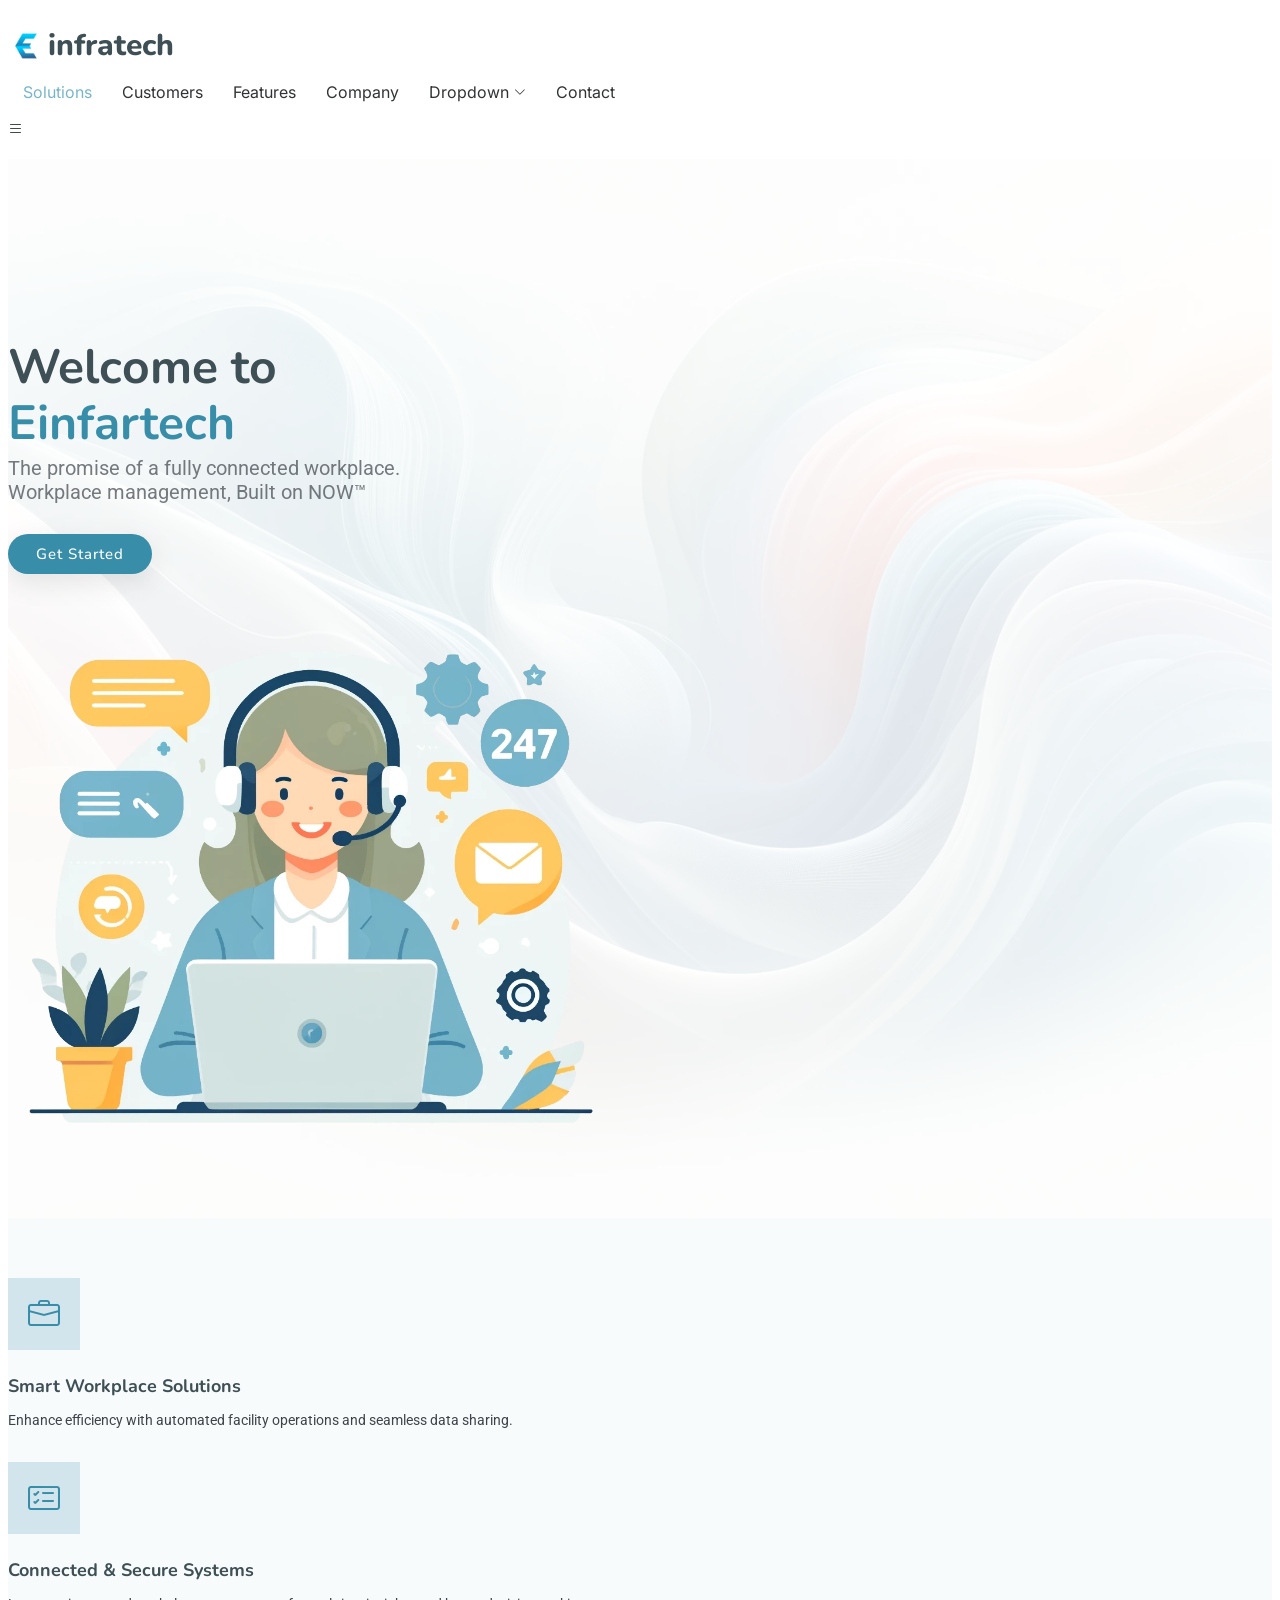
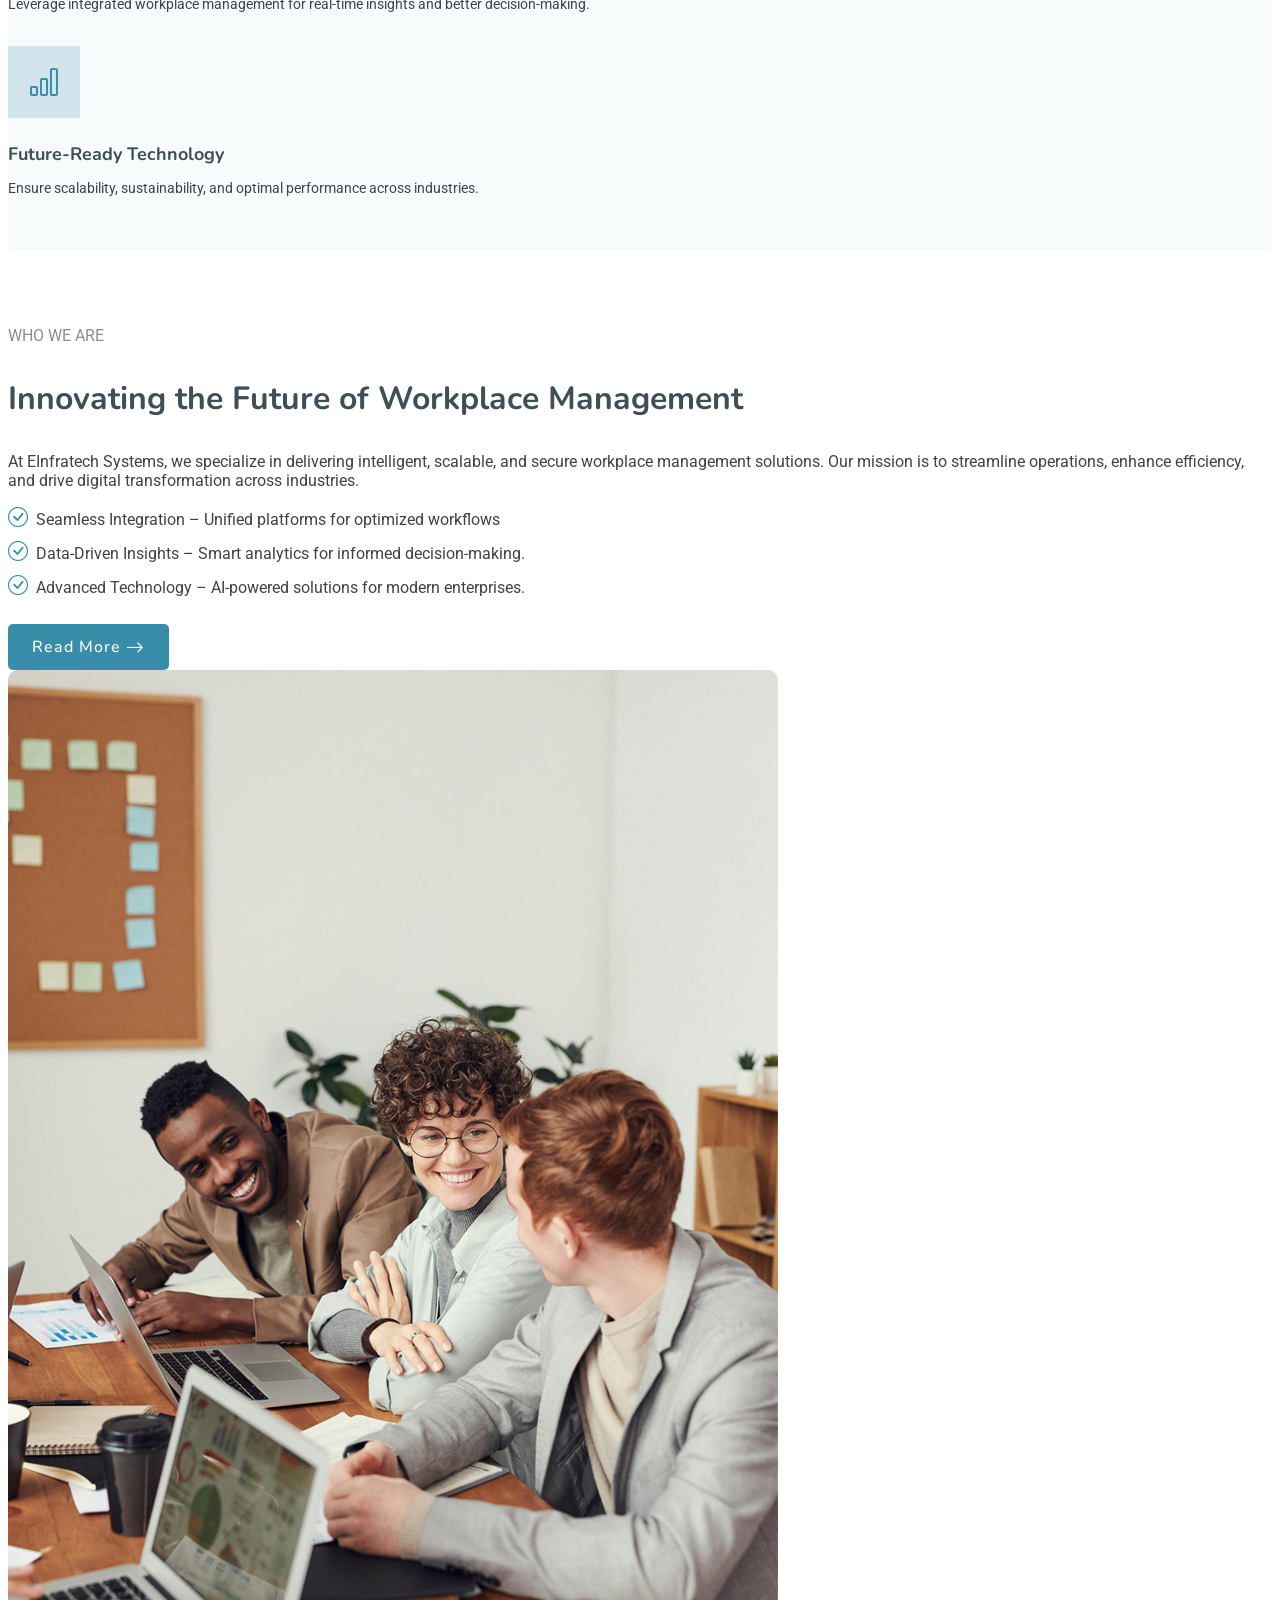
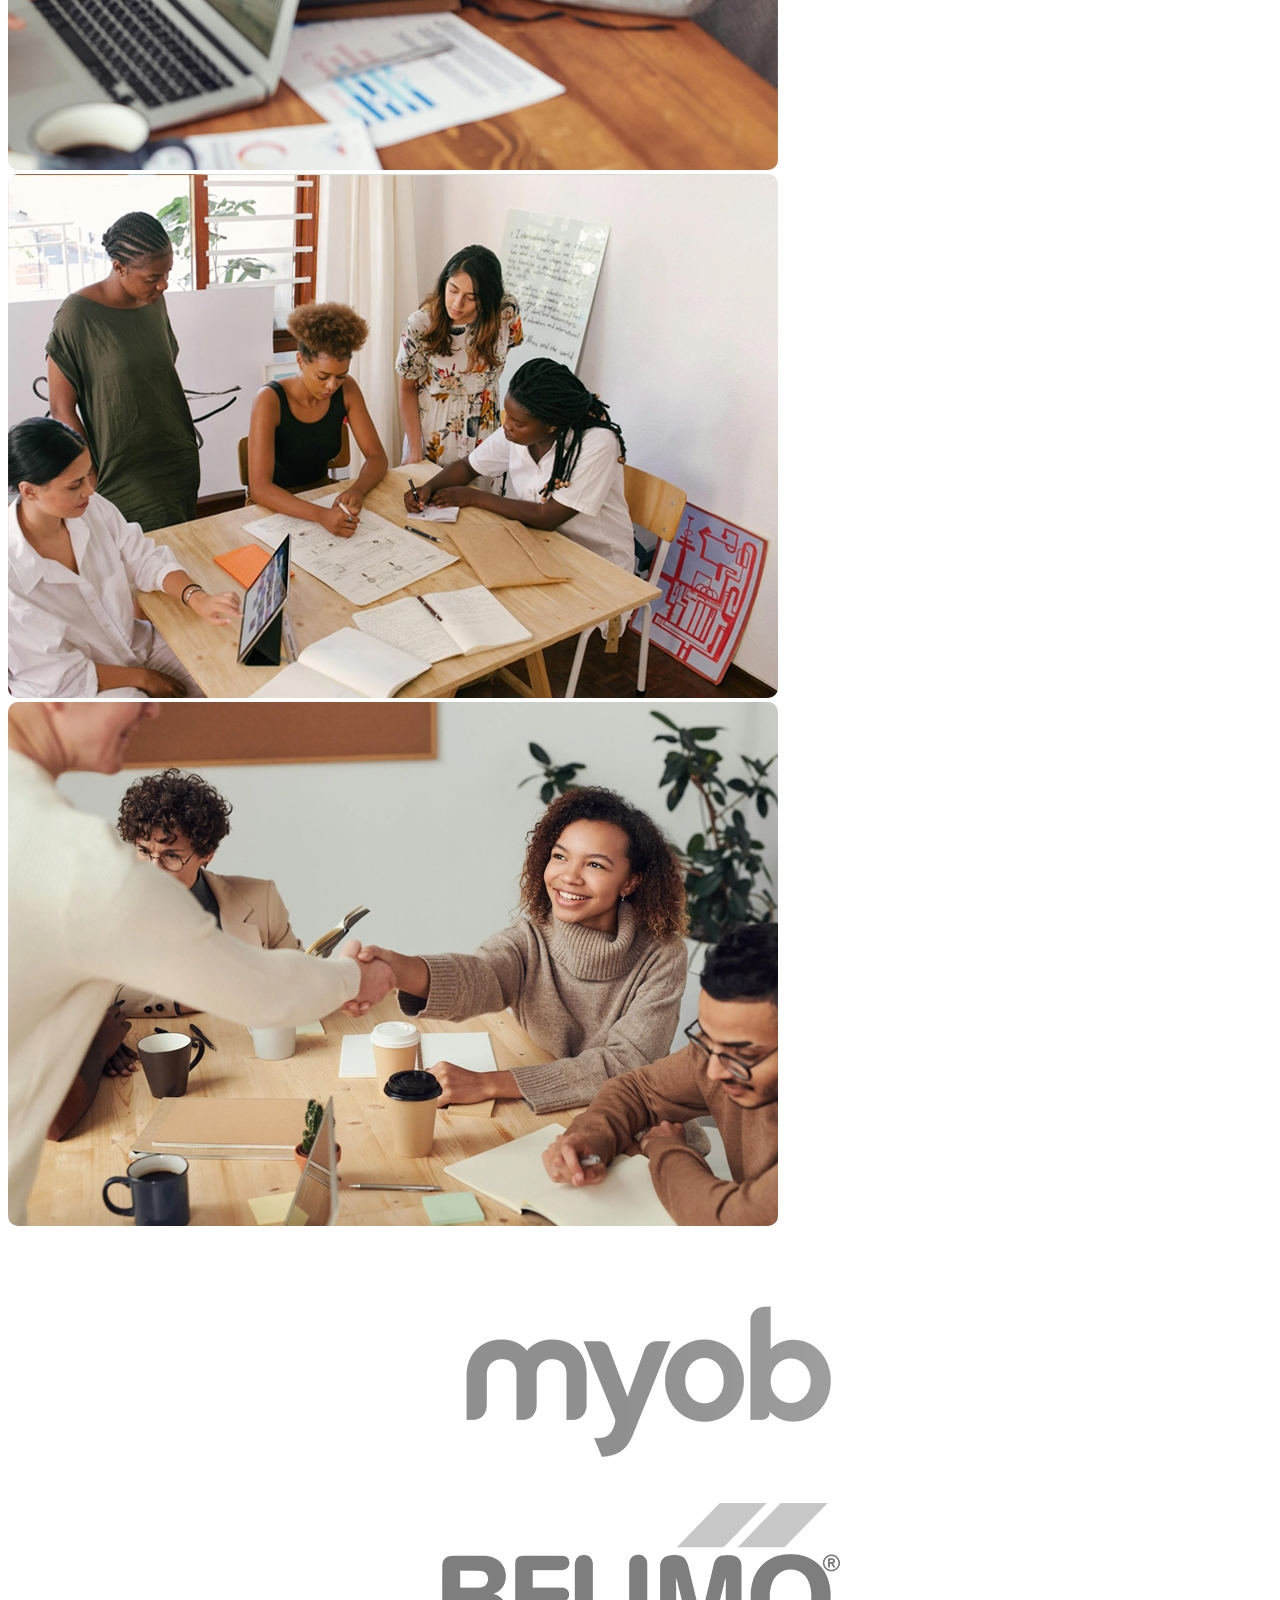
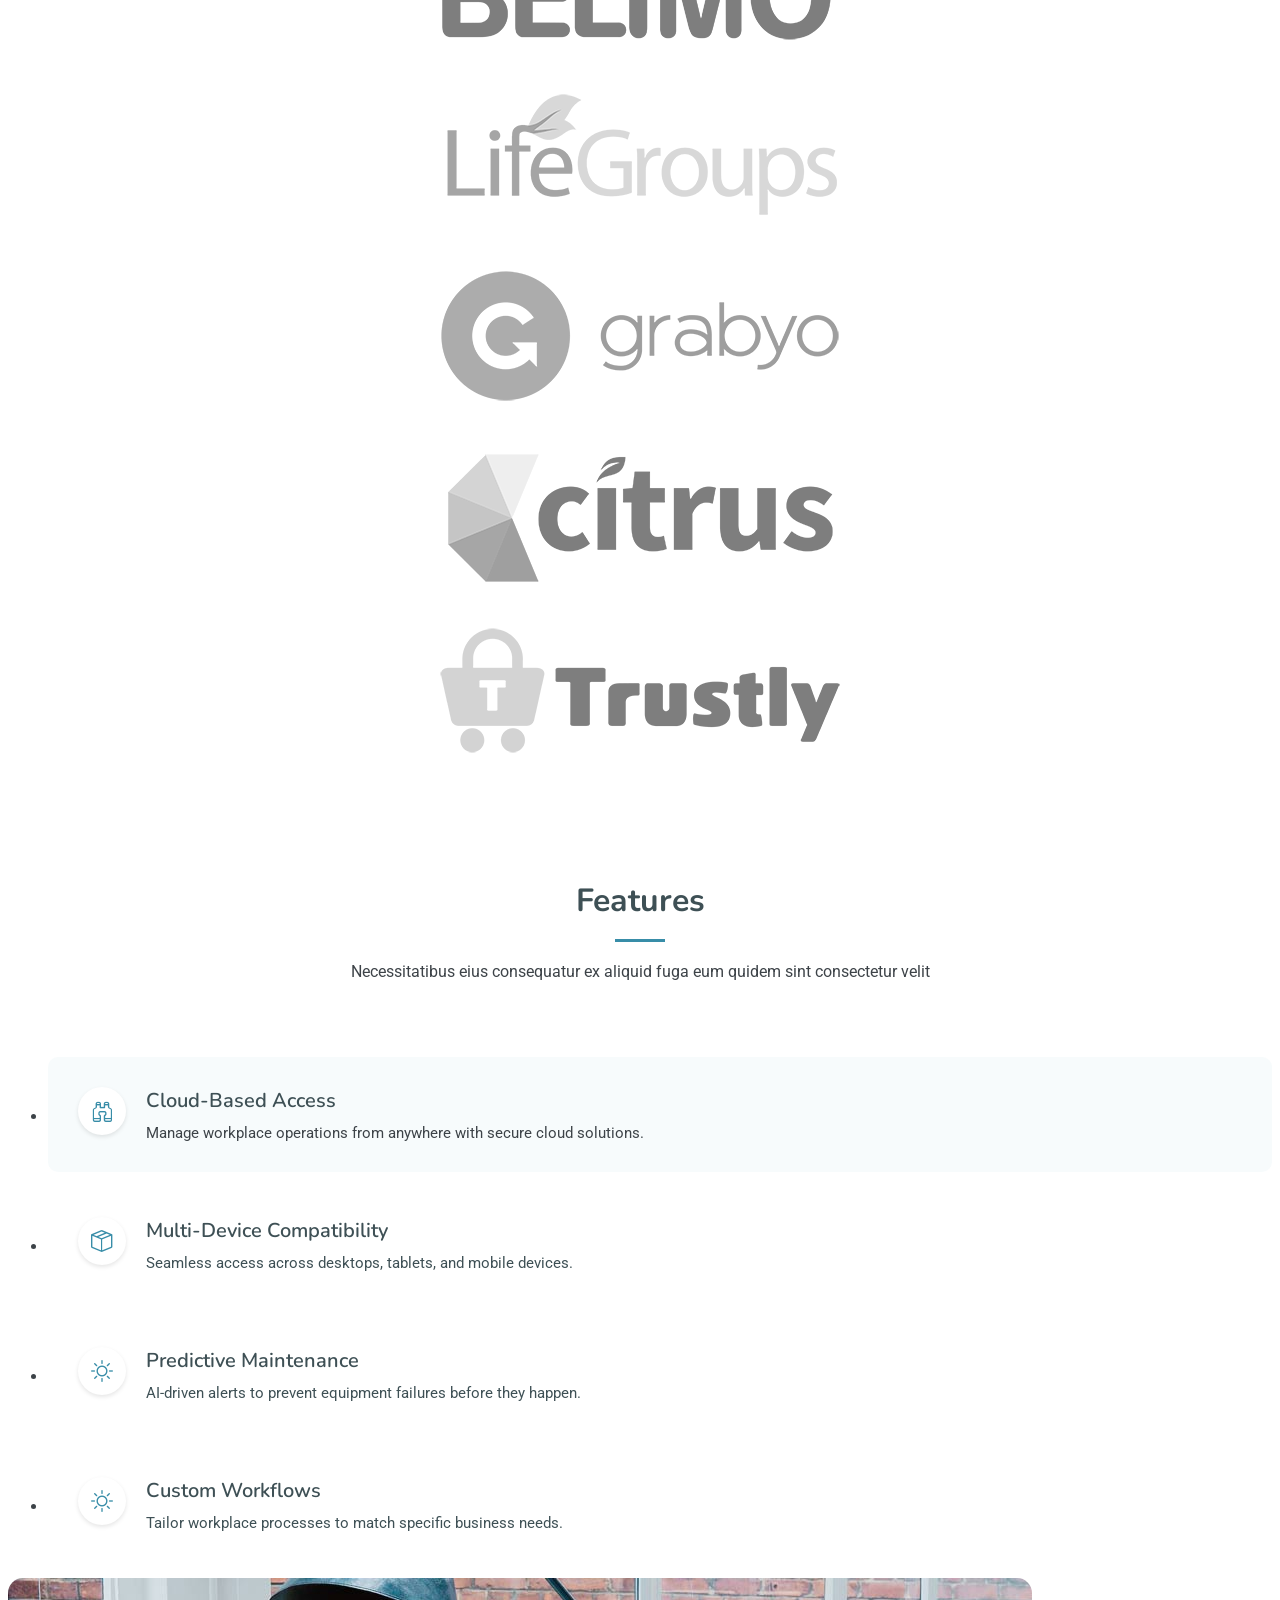
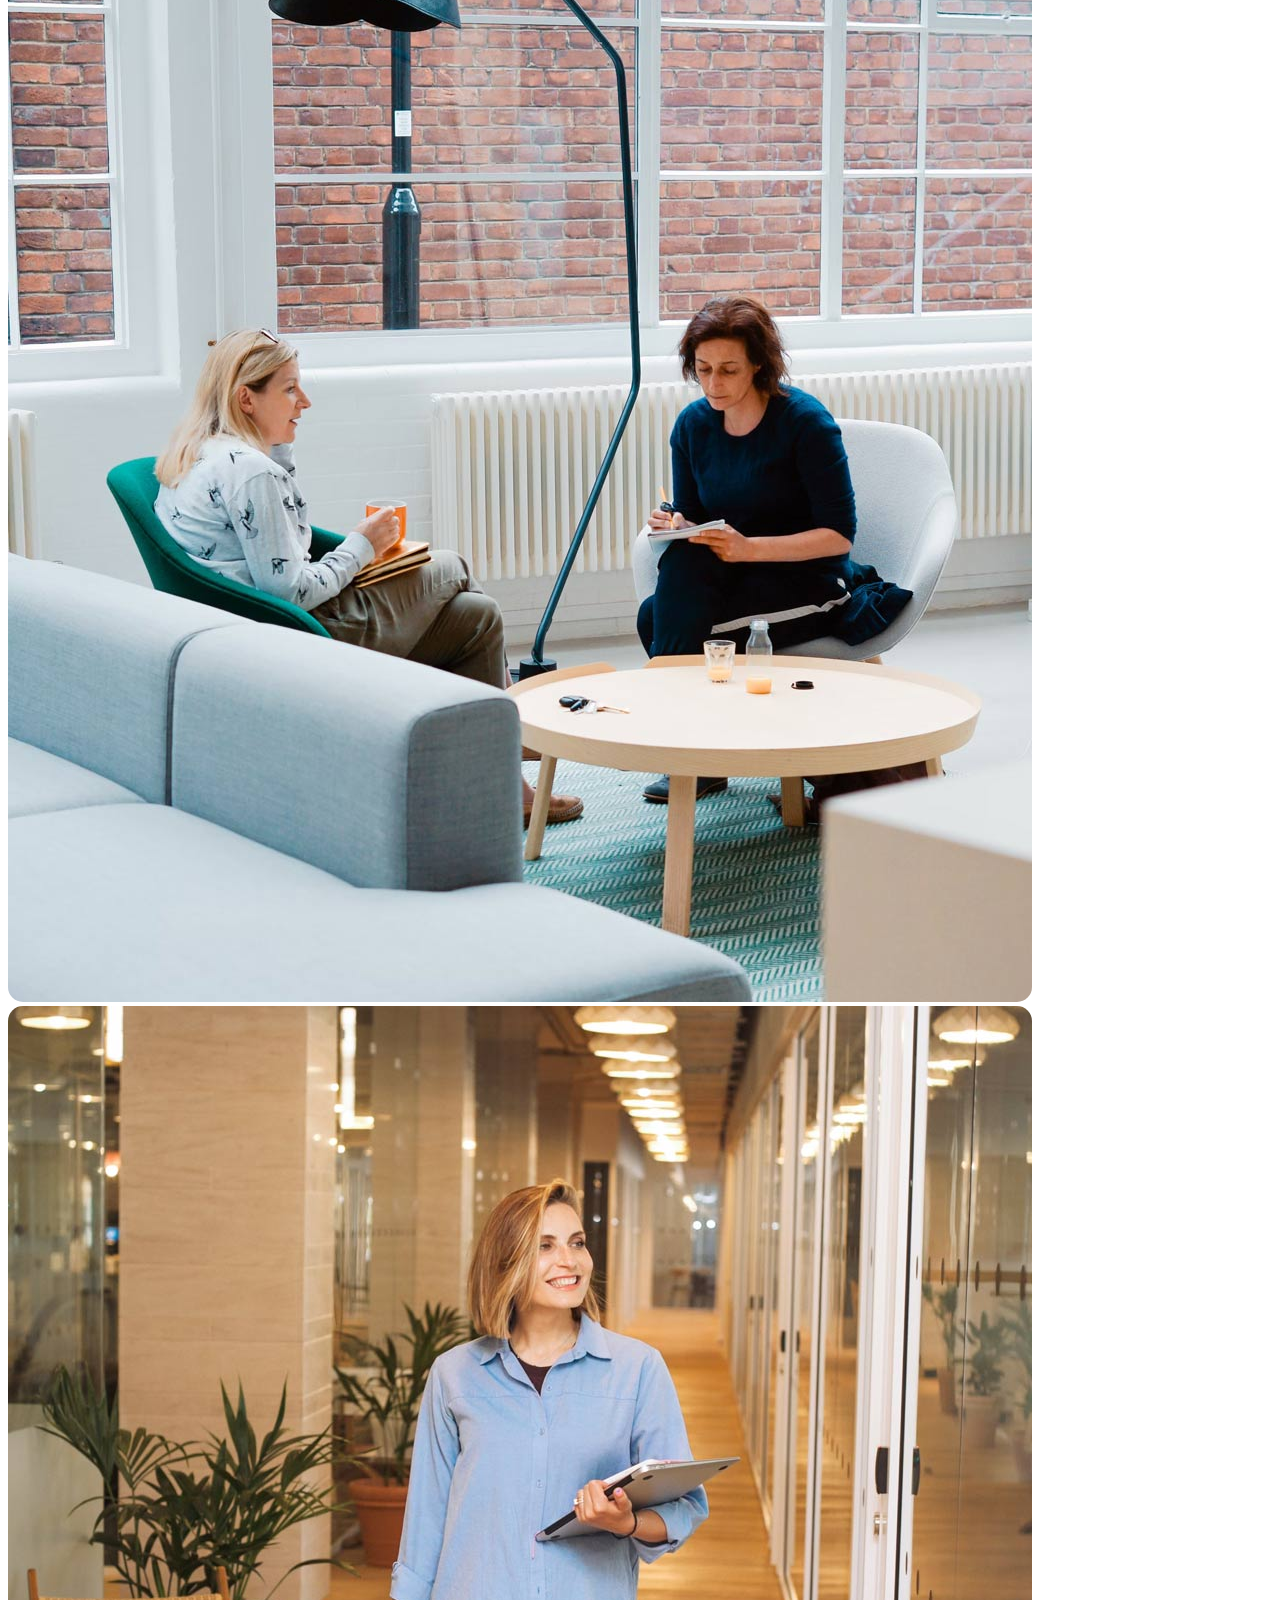
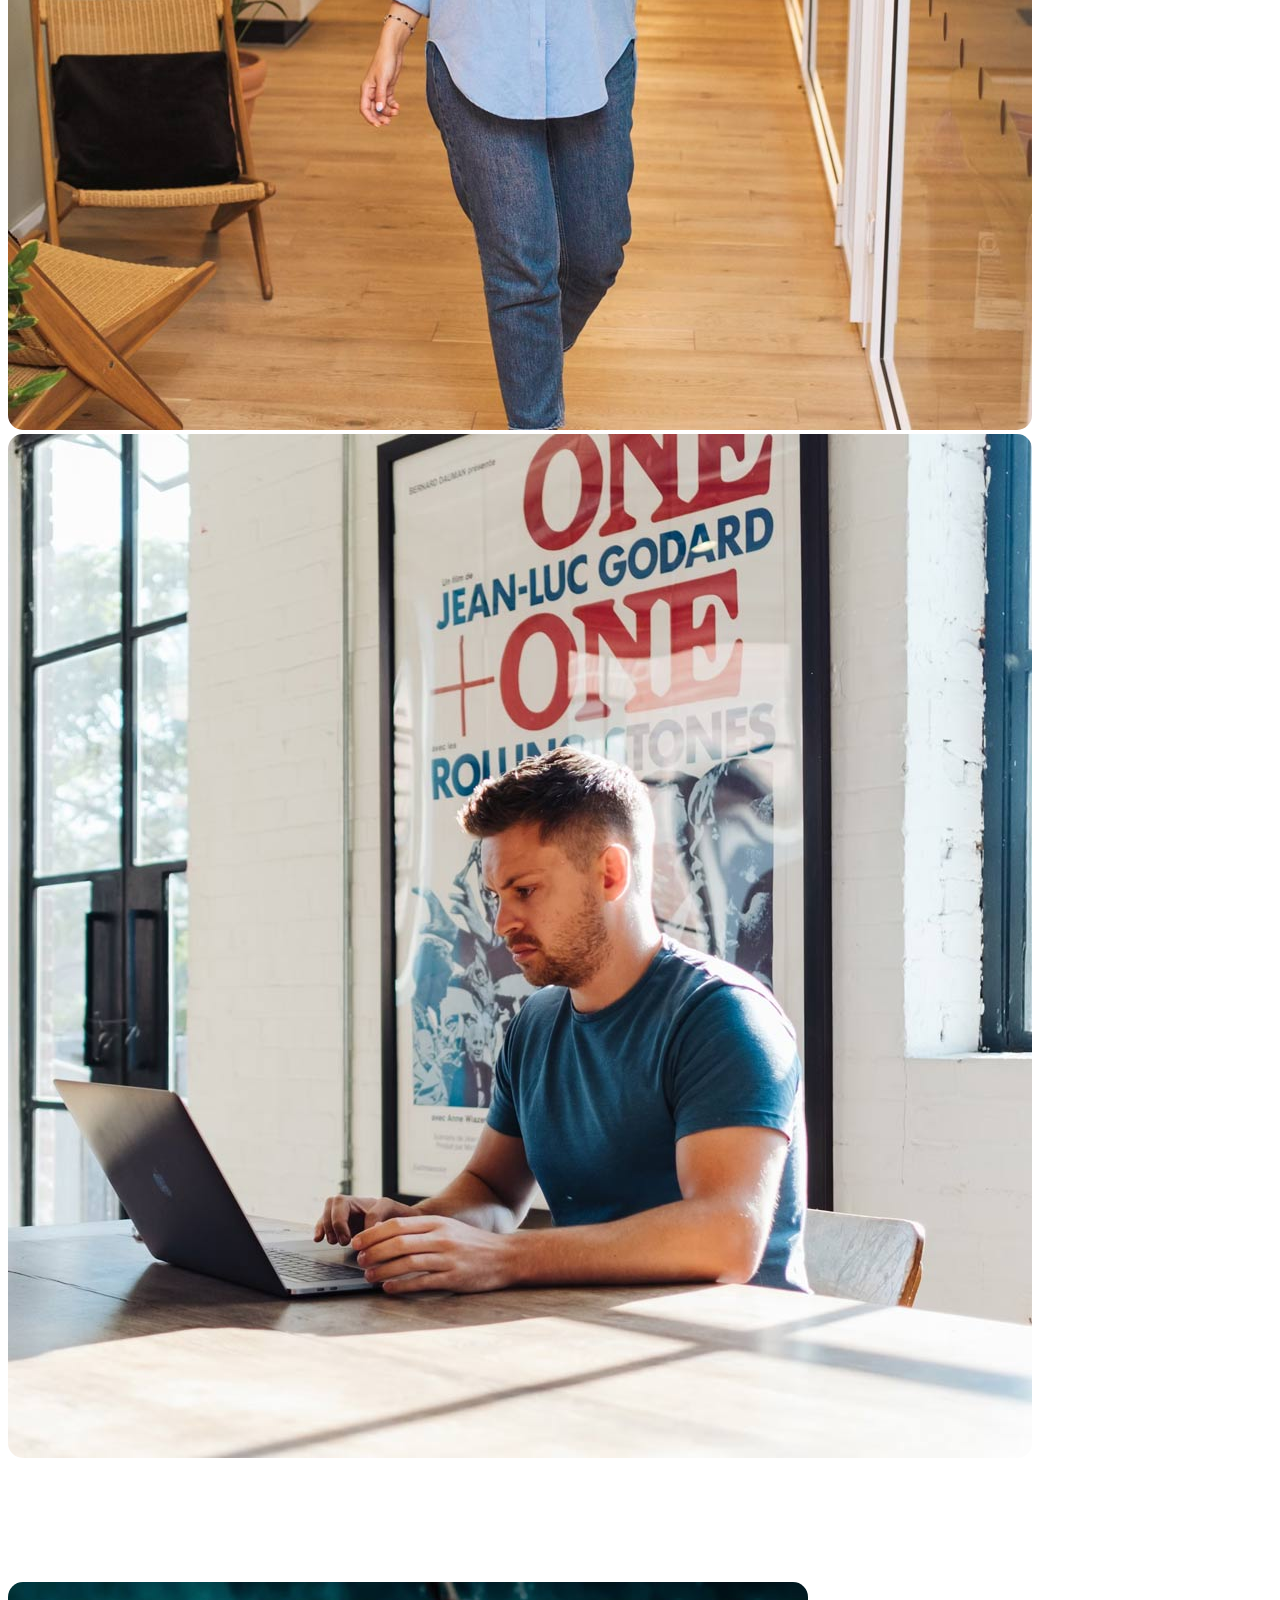
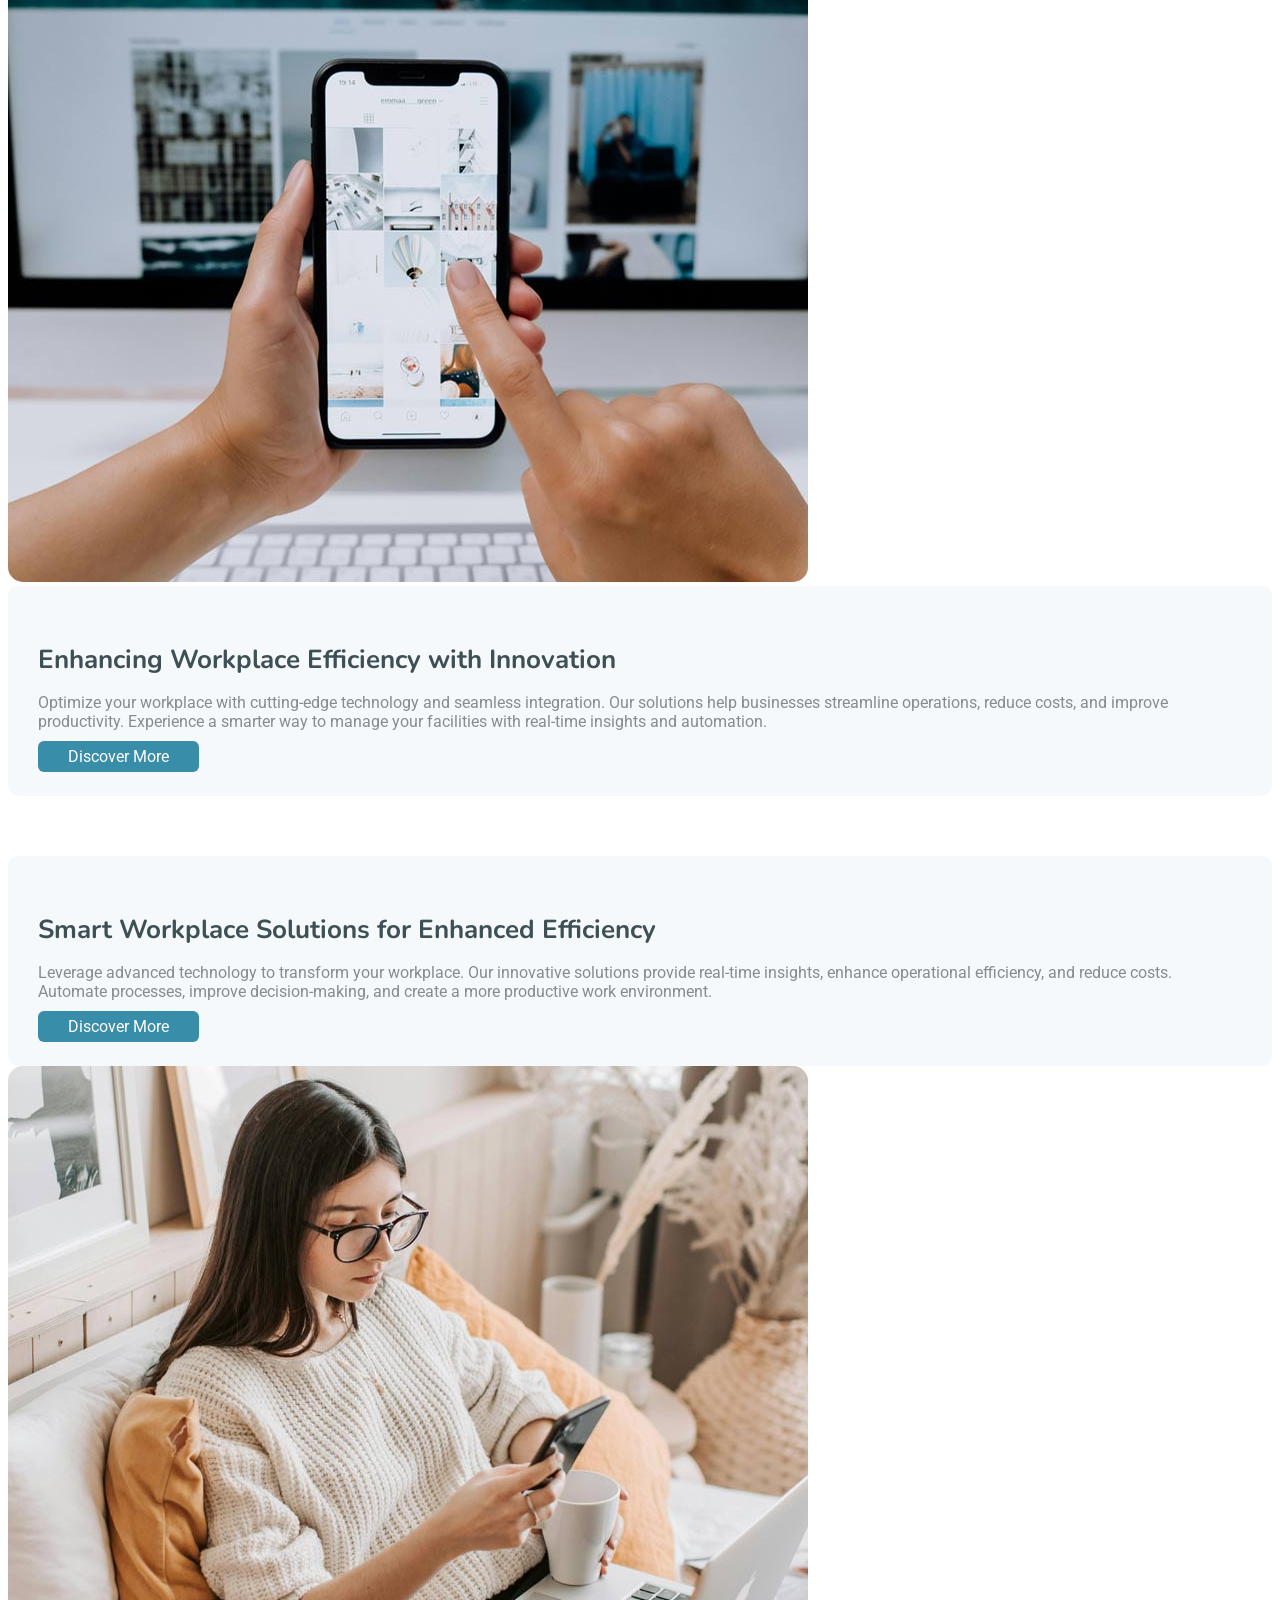
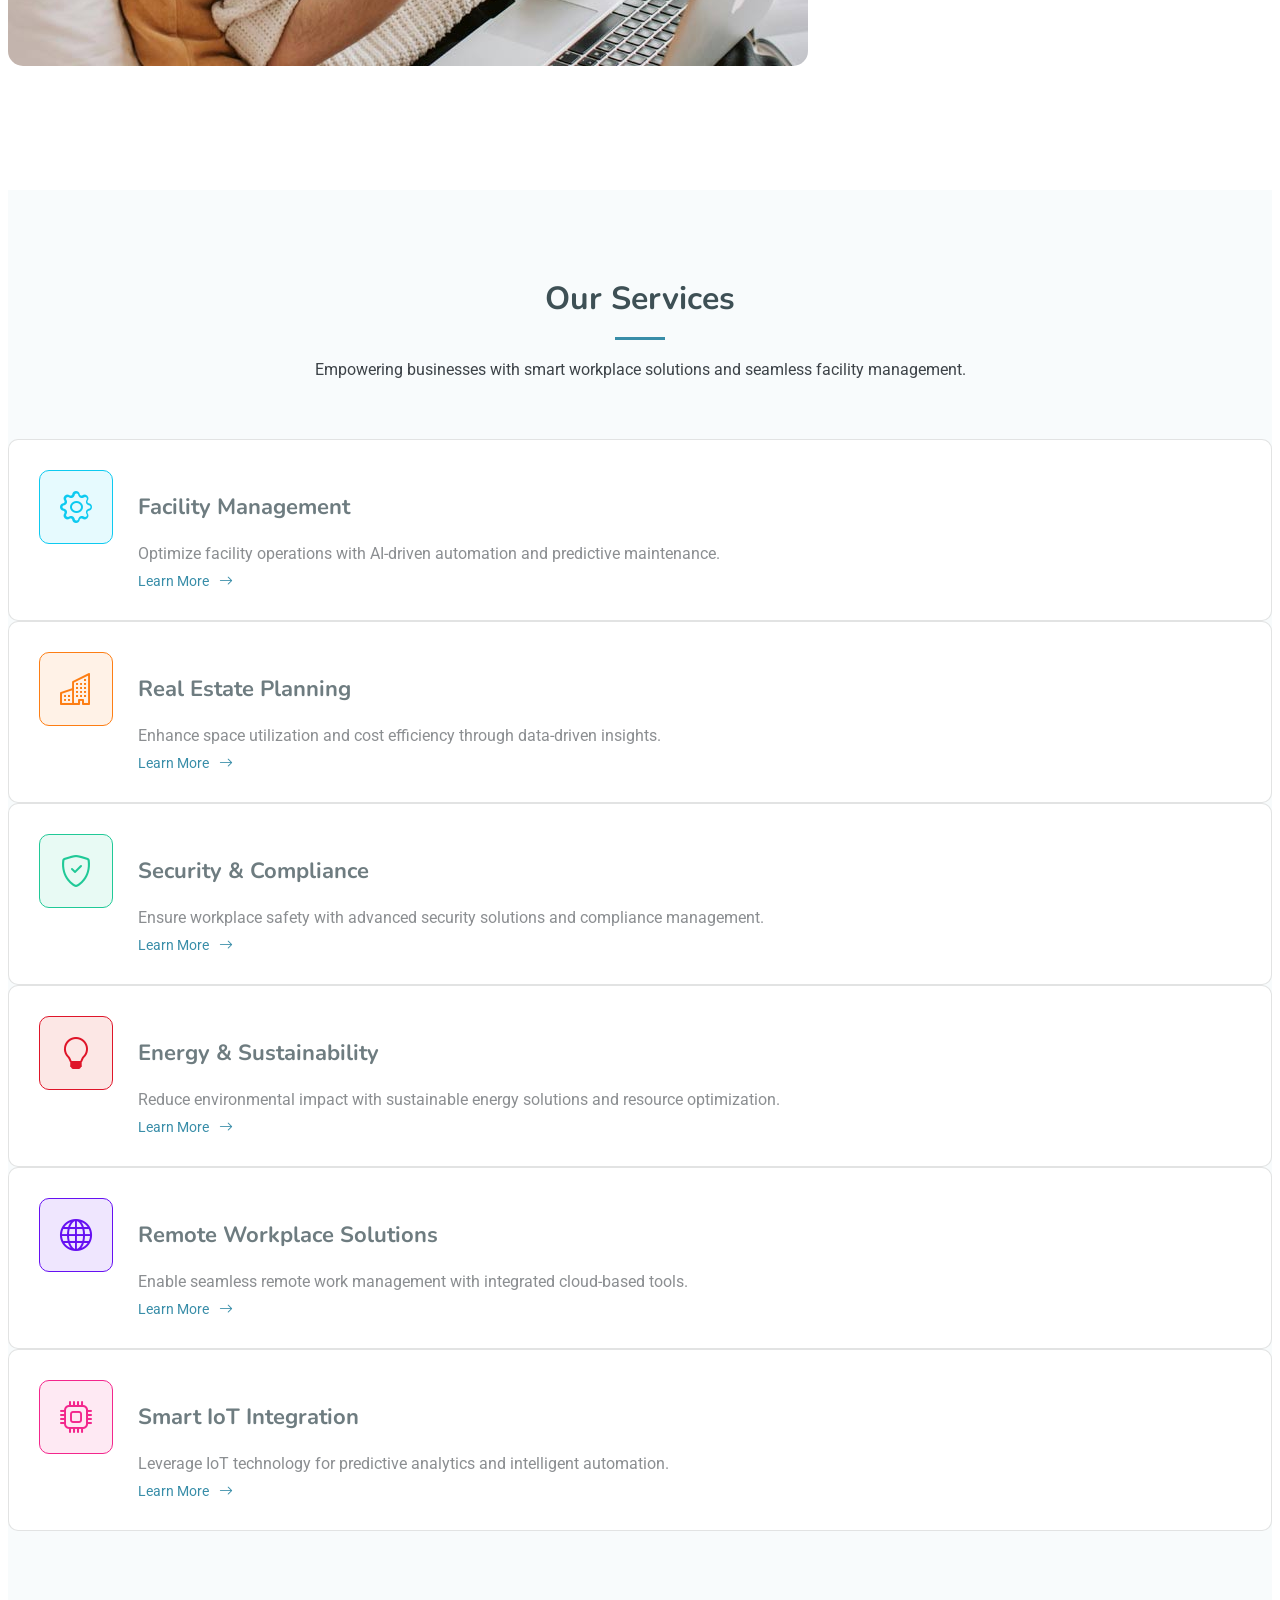
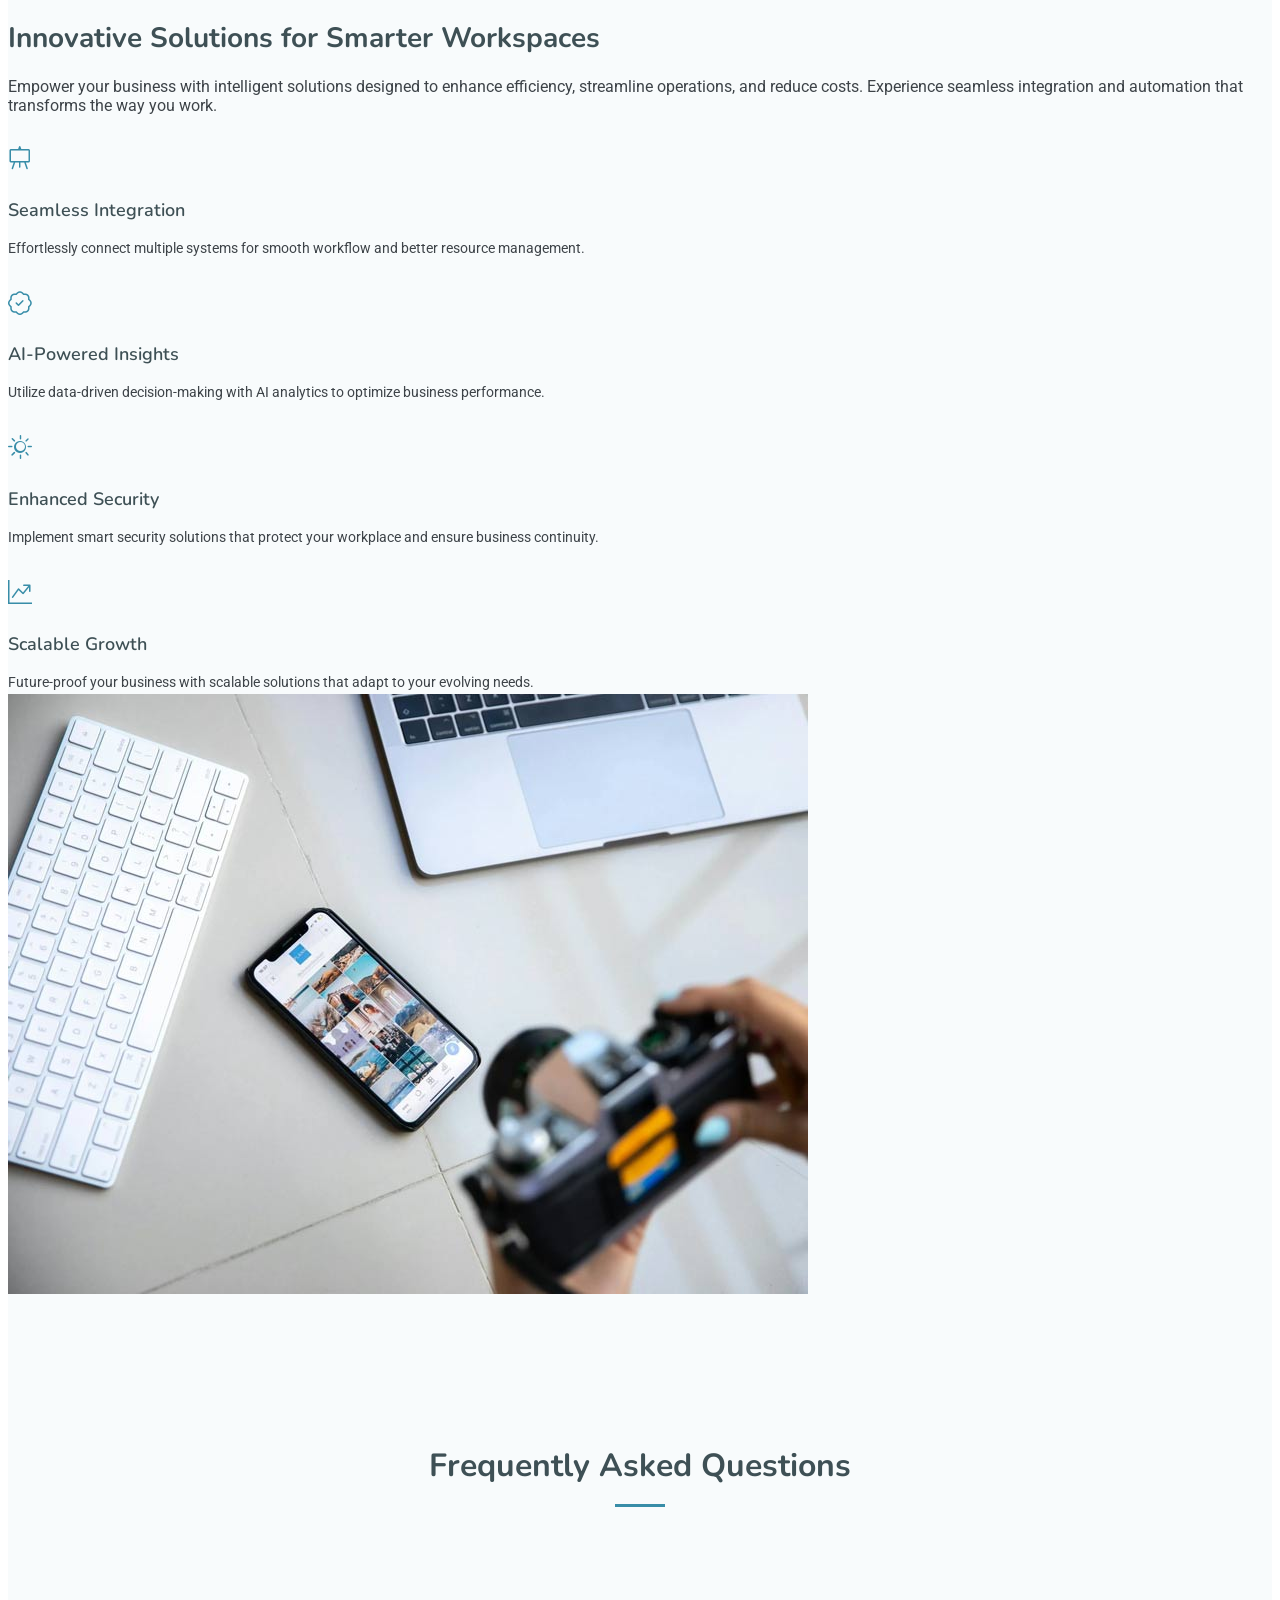
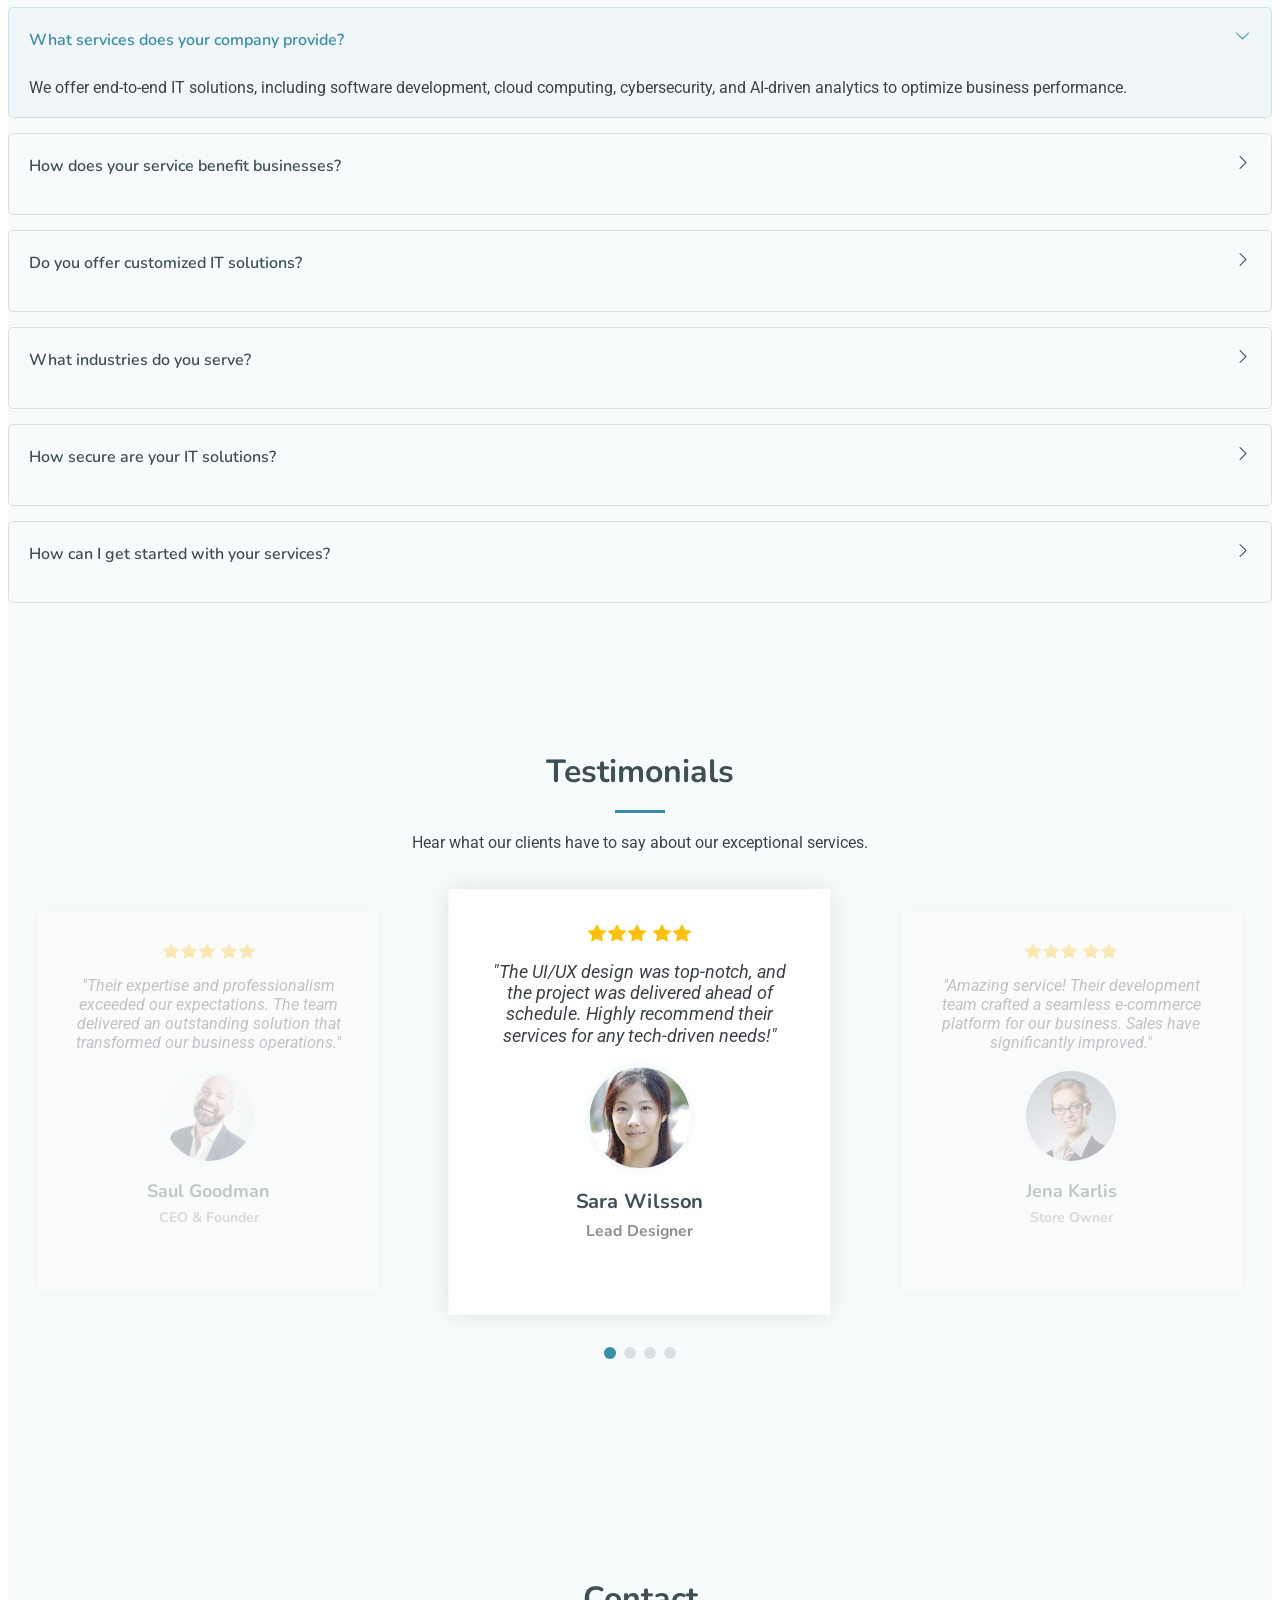
==== index.html @ f91ec108 "Initial UI/UX redesign upload" ====
<!DOCTYPE html>
<html lang="en">
  <head>
    <meta charset="utf-8" />
    <meta content="width=device-width, initial-scale=1.0" name="viewport" />
    <title>Einfratech</title>
    <meta name="description" content="" />
    <meta name="keywords" content="" />
    <meta name="viewport" content="width=device-width, initial-scale=1.0" />

    <!-- Favicons -->
    <link href="assets/img/favicon.png" rel="icon" />
    <link href="assets/img/apple-touch-icon.png" rel="apple-touch-icon" />

    <!-- Fonts -->
    <link href="https://fonts.googleapis.com" rel="preconnect" />
    <link href="https://fonts.gstatic.com" rel="preconnect" crossorigin />
    <link
      href="https://fonts.googleapis.com/css2?family=Roboto:ital,wght@0,100;0,300;0,400;0,500;0,700;0,900;1,100;1,300;1,400;1,500;1,700;1,900&family=Inter:wght@100;200;300;400;500;600;700;800;900&family=Nunito:ital,wght@0,200;0,300;0,400;0,500;0,600;0,700;0,800;0,900;1,200;1,300;1,400;1,500;1,600;1,700;1,800;1,900&display=swap"
      rel="stylesheet"
    />

    <!-- Vendor CSS Files -->
    <link
      href="assets/vendor/bootstrap/css/bootstrap.min.css"
      rel="stylesheet"
    />
    <link
      href="assets/vendor/bootstrap-icons/bootstrap-icons.css"
      rel="stylesheet"
    />
    <link href="assets/vendor/aos/aos.css" rel="stylesheet" />
    <link
      href="assets/vendor/glightbox/css/glightbox.min.css"
      rel="stylesheet"
    />
    <link href="assets/vendor/swiper/swiper-bundle.min.css" rel="stylesheet" />

    


    <!-- Main CSS File -->
    <link href="assets/css/main.css" rel="stylesheet" />
  </head>

  <body class="index-page">
    <header id="header" class="header d-flex align-items-center fixed-top">
      <div
        class="container-fluid container-xl position-relative d-flex align-items-center"
      >
        <a href="index.html" class="logo d-flex align-items-center me-auto">
          <img src="assets/img/logo.png" alt="" />
          <h1 class="sitename">infratech</h1>
        </a>

        <nav id="navmenu" class="navmenu">
          <ul>
            <li><a href="index.html#hero" class="active">Solutions</a></li>
            <li><a href="index.html#about">Customers</a></li>
            <li><a href="index.html#features">Features</a></li>
            <li><a href="index.html#services">Company</a></li>
            <li class="dropdown">
              <a href="#"
                ><span>Dropdown</span>
                <i class="bi bi-chevron-down toggle-dropdown"></i
              ></a>
              <ul>
                <li><a href="#">Dropdown 1</a></li>
                <li class="dropdown">
                  <a href="#"
                    ><span>Deep Dropdown</span>
                    <i class="bi bi-chevron-down toggle-dropdown"></i
                  ></a>
                  <ul>
                    <li><a href="#">Deep Dropdown 1</a></li>
                    <li><a href="#">Deep Dropdown 2</a></li>
                    <li><a href="#">Deep Dropdown 3</a></li>
                    <li><a href="#">Deep Dropdown 4</a></li>
                    <li><a href="#">Deep Dropdown 5</a></li>
                  </ul>
                </li>
                <li><a href="#">Dropdown 2</a></li>
                <li><a href="#">Dropdown 3</a></li>
                <li><a href="#">Dropdown 4</a></li>
              </ul>
            </li>
            <li><a href="index.html#contact">Contact</a></li>
          </ul>
          <i class="mobile-nav-toggle d-xl-none bi bi-list"></i>
        </nav>

        
      </div>
    </header>

    <main class="main">
      <!-- Hero Section -->
      <section id="hero" class="hero section">
        <div class="hero-bg">
          <img src="assets/img/hero-bg-light.webp" alt="" />
        </div>
        <div class="container text-center">
          <div
            class="d-flex flex-column justify-content-center align-items-center"
          >
            <h1 data-aos="fade-up">
              Welcome to <span><br />Einfartech</span>
            </h1>
            <p data-aos="fade-up" data-aos-delay="100">
              The promise of a fully connected workplace.<br />
              Workplace management, Built on NOW™
            </p>
            <div class="d-flex" data-aos="fade-up" data-aos-delay="200">
              <a href="#about" class="btn-get-started">Get Started</a>
              
            </div>
            <img
              src="assets/img/hero-services-img.webp"
              class="img-fluid hero-img"
              alt=""
              data-aos="zoom-out"
              data-aos-delay="300"
            />
          </div>
        </div>
      </section>
      <!-- /Hero Section -->

      <!-- Featured Services Section -->
      <section
        id="featured-services"
        class="featured-services section light-background"
      >
        <div class="container">
          <div class="row gy-4">
            <div
              class="col-xl-4 col-lg-6"
              data-aos="fade-up"
              data-aos-delay="100"
            >
              <div class="service-item d-flex">
                <div class="icon flex-shrink-0">
                  <i class="bi bi-briefcase"></i>
                </div>
                <div>
                  <h4 class="title">
                    <a href="#" class="stretched-link"
                      >Smart Workplace Solutions</a
                    >
                  </h4>
                  <p class="description">
                    Enhance efficiency with automated facility operations and
                    seamless data sharing.
                  </p>
                </div>
              </div>
            </div>
            <!-- End Service Item -->

            <div
              class="col-xl-4 col-lg-6"
              data-aos="fade-up"
              data-aos-delay="200"
            >
              <div class="service-item d-flex">
                <div class="icon flex-shrink-0">
                  <i class="bi bi-card-checklist"></i>
                </div>
                <div>
                  <h4 class="title">
                    <a href="#" class="stretched-link"
                      >Connected & Secure Systems</a
                    >
                  </h4>
                  <p class="description">
                    Leverage integrated workplace management for real-time
                    insights and better decision-making.
                  </p>
                </div>
              </div>
            </div>
            <!-- End Service Item -->

            <div
              class="col-xl-4 col-lg-6"
              data-aos="fade-up"
              data-aos-delay="300"
            >
              <div class="service-item d-flex">
                <div class="icon flex-shrink-0">
                  <i class="bi bi-bar-chart"></i>
                </div>
                <div>
                  <h4 class="title">
                    <a href="#" class="stretched-link"
                      >Future-Ready Technology</a
                    >
                  </h4>
                  <p class="description">
                    Ensure scalability, sustainability, and optimal performance
                    across industries.
                  </p>
                </div>
              </div>
            </div>
          </div>
        </div>
      </section>

      <!-- About Section -->
      <section id="about" class="about section">
        <div class="container">
          <div class="row gy-4">
            <div
              class="col-lg-6 content"
              data-aos="fade-up"
              data-aos-delay="100"
            >
              <p class="who-we-are">Who We Are</p>
              <h3>Innovating the Future of Workplace Management</h3>
              <p class="fst-italic">
                At EInfratech Systems, we specialize in delivering intelligent,
                scalable, and secure workplace management solutions. Our mission
                is to streamline operations, enhance efficiency, and drive
                digital transformation across industries.
              </p>
              <ul>
                <li>
                  <i class="bi bi-check-circle"></i>
                  <span
                    >Seamless Integration – Unified platforms for optimized
                    workflows</span
                  >
                </li>
                <li>
                  <i class="bi bi-check-circle"></i>
                  <span
                    >Data-Driven Insights – Smart analytics for informed
                    decision-making.</span
                  >
                </li>
                <li>
                  <i class="bi bi-check-circle"></i>
                  <span
                    >Advanced Technology – AI-powered solutions for modern
                    enterprises.</span
                  >
                </li>
              </ul>
              <a href="#" class="read-more"
                ><span>Read More</span><i class="bi bi-arrow-right"></i
              ></a>
            </div>

            <div
              class="col-lg-6 about-images"
              data-aos="fade-up"
              data-aos-delay="200"
            >
              <div class="row gy-4">
                <div class="col-lg-6">
                  <img
                    src="assets/img/about-company-1.jpg"
                    class="img-fluid"
                    alt=""
                  />
                </div>
                <div class="col-lg-6">
                  <div class="row gy-4">
                    <div class="col-lg-12">
                      <img
                        src="assets/img/about-company-2.jpg"
                        class="img-fluid"
                        alt=""
                      />
                    </div>
                    <div class="col-lg-12">
                      <img
                        src="assets/img/about-company-3.jpg"
                        class="img-fluid"
                        alt=""
                      />
                    </div>
                  </div>
                </div>
              </div>
            </div>
          </div>
        </div>
      </section>
      <!-- /About Section -->

      <!-- Clients Section -->
      <section id="clients" class="clients section">
        <div class="container" data-aos="fade-up">
          <div class="row gy-4">
            <div class="col-xl-2 col-md-3 col-6 client-logo">
              <img
                src="assets/img/clients/client-1.png"
                class="img-fluid"
                alt=""
              />
            </div>
            <!-- End Client Item -->

            <div class="col-xl-2 col-md-3 col-6 client-logo">
              <img
                src="assets/img/clients/client-2.png"
                class="img-fluid"
                alt=""
              />
            </div>
            <!-- End Client Item -->

            <div class="col-xl-2 col-md-3 col-6 client-logo">
              <img
                src="assets/img/clients/client-3.png"
                class="img-fluid"
                alt=""
              />
            </div>
            <!-- End Client Item -->

            <div class="col-xl-2 col-md-3 col-6 client-logo">
              <img
                src="assets/img/clients/client-4.png"
                class="img-fluid"
                alt=""
              />
            </div>
            <!-- End Client Item -->

            <div class="col-xl-2 col-md-3 col-6 client-logo">
              <img
                src="assets/img/clients/client-5.png"
                class="img-fluid"
                alt=""
              />
            </div>
            <!-- End Client Item -->

            <div class="col-xl-2 col-md-3 col-6 client-logo">
              <img
                src="assets/img/clients/client-6.png"
                class="img-fluid"
                alt=""
              />
            </div>
            <!-- End Client Item -->
          </div>
        </div>
      </section>
      <!-- /Clients Section -->

      <!-- Features Section -->
      <section id="features" class="features section">
        <!-- Section Title -->
        <div class="container section-title" data-aos="fade-up">
          <h2>Features</h2>
          <p>
            Necessitatibus eius consequatur ex aliquid fuga eum quidem sint
            consectetur velit
          </p>
        </div>
        <!-- End Section Title -->

        <div class="container">
          <div class="row justify-content-between">
            <div class="col-lg-5 d-flex align-items-center">
              <ul class="nav nav-tabs" data-aos="fade-up" data-aos-delay="100">
                <li class="nav-item">
                  <a
                    class="nav-link active show"
                    data-bs-toggle="tab"
                    data-bs-target="#features-tab-1"
                  >
                    <i class="bi bi-binoculars"></i>
                    <div>
                      <h4 class="d-none d-lg-block">Cloud-Based Access</h4>
                      <p>
                        Manage workplace operations from anywhere with secure
                        cloud solutions.
                      </p>
                    </div>
                  </a>
                </li>
                <li class="nav-item">
                  <a
                    class="nav-link"
                    data-bs-toggle="tab"
                    data-bs-target="#features-tab-2"
                  >
                    <i class="bi bi-box-seam"></i>
                    <div>
                      <h4 class="d-none d-lg-block">
                        Multi-Device Compatibility
                      </h4>
                      <p>
                        Seamless access across desktops, tablets, and mobile
                        devices.
                      </p>
                    </div>
                  </a>
                </li>
                <li class="nav-item">
                  <a
                    class="nav-link"
                    data-bs-toggle="tab"
                    data-bs-target="#features-tab-3"
                  >
                    <i class="bi bi-brightness-high"></i>
                    <div>
                      <h4 class="d-none d-lg-block">Predictive Maintenance</h4>
                      <p>
                        AI-driven alerts to prevent equipment failures before
                        they happen.
                      </p>
                    </div>
                  </a>
                </li>
                <li class="nav-item">
                  <a
                    class="nav-link"
                    data-bs-toggle="tab"
                    data-bs-target="#features-tab-3"
                  >
                    <i class="bi bi-brightness-high"></i>
                    <div>
                      <h4 class="d-none d-lg-block">Custom Workflows</h4>
                      <p>
                        Tailor workplace processes to match specific business
                        needs.
                      </p>
                    </div>
                  </a>
                </li>
              </ul>
              <!-- End Tab Nav -->
            </div>

            <div class="col-lg-6">
              <div class="tab-content" data-aos="fade-up" data-aos-delay="200">
                <div class="tab-pane fade active show" id="features-tab-1">
                  <img src="assets/img/tabs-1.jpg" alt="" class="img-fluid" />
                </div>
                <!-- End Tab Content Item -->

                <div class="tab-pane fade" id="features-tab-2">
                  <img src="assets/img/tabs-2.jpg" alt="" class="img-fluid" />
                </div>
                <!-- End Tab Content Item -->

                <div class="tab-pane fade" id="features-tab-3">
                  <img src="assets/img/tabs-3.jpg" alt="" class="img-fluid" />
                </div>
                <!-- End Tab Content Item -->
              </div>
            </div>
          </div>
        </div>
      </section>
      <!-- /Features Section -->

      <!-- Features Details Section -->
      <section id="features-details" class="features-details section">
        <div class="container">
          <div class="row gy-4 justify-content-between features-item">
            <div class="col-lg-6" data-aos="fade-up" data-aos-delay="100">
              <img src="assets/img/features-1.jpg" class="img-fluid" alt="" />
            </div>

            <div
              class="col-lg-5 d-flex align-items-center"
              data-aos="fade-up"
              data-aos-delay="200"
            >
              <div class="content">
                <h3>Enhancing Workplace Efficiency with Innovation</h3>
                <p>
                  Optimize your workplace with cutting-edge technology and
                  seamless integration. Our solutions help businesses streamline
                  operations, reduce costs, and improve productivity. Experience
                  a smarter way to manage your facilities with real-time
                  insights and automation.
                </p>
                <a href="#" class="btn more-btn">Discover More</a>
              </div>
            </div>
          </div>
          <!-- Features Item -->

          <!-- Features Details Section -->
          <section id="features-details" class="features-details section">
            <div class="container">
              <div class="row gy-4 justify-content-between features-item">
                <!-- Content Section -->
                <div class="col-lg-5 d-flex align-items-center" data-aos="fade-up" data-aos-delay="100">
                  <div class="content">
                    <h3>Smart Workplace Solutions for Enhanced Efficiency</h3>
                    <p>
                      Leverage advanced technology to transform your workplace. Our innovative solutions provide 
            real-time insights, enhance operational efficiency, and reduce costs. Automate processes, 
            improve decision-making, and create a more productive work environment.
                    </p>
                    <a href="#" class="btn more-btn">Discover More</a>
                  </div>
                </div>
          
                <!-- Image Section -->
                <div class="col-lg-6" data-aos="fade-up" data-aos-delay="200">
                  <img src="assets/img/features-2.jpg" class="img-fluid" alt="" />
                </div>
              </div>
            </div>
          </section>
          
          
           
          <!-- Features Item -->
        </div>
      </section>
      <!-- /Features Details Section -->

      <!-- Services Section -->
      <section id="services" class="services section light-background">
        <!-- Section Title -->

        <div class="container section-title" data-aos="fade-up">
          <h2>Our Services</h2>
          <p>Empowering businesses with smart workplace solutions and seamless facility management.</p>
        </div>
        
        <div class="container">
          <div class="row g-5">
            <div class="col-lg-6" data-aos="fade-up" data-aos-delay="100">
              <div class="service-item item-cyan position-relative">
                <i class="bi bi-gear icon"></i>
                <div>
                  <h3>Facility Management</h3>
                  <p>Optimize facility operations with AI-driven automation and predictive maintenance.</p>
                  <a href="#" class="read-more stretched-link">Learn More <i class="bi bi-arrow-right"></i></a>
                </div>
              </div>
            </div>
        
            <div class="col-lg-6" data-aos="fade-up" data-aos-delay="200">
              <div class="service-item item-orange position-relative">
                <i class="bi bi-buildings icon"></i>
                <div>
                  <h3>Real Estate Planning</h3>
                  <p>Enhance space utilization and cost efficiency through data-driven insights.</p>
                  <a href="#" class="read-more stretched-link">Learn More <i class="bi bi-arrow-right"></i></a>
                </div>
              </div>
            </div>
        
            <div class="col-lg-6" data-aos="fade-up" data-aos-delay="300">
              <div class="service-item item-teal position-relative">
                <i class="bi bi-shield-check icon"></i>
                <div>
                  <h3>Security & Compliance</h3>
                  <p>Ensure workplace safety with advanced security solutions and compliance management.</p>
                  <a href="#" class="read-more stretched-link">Learn More <i class="bi bi-arrow-right"></i></a>
                </div>
              </div>
            </div>
        
            <div class="col-lg-6" data-aos="fade-up" data-aos-delay="400">
              <div class="service-item item-red position-relative">
                <i class="bi bi-lightbulb icon"></i>
                <div>
                  <h3>Energy & Sustainability</h3>
                  <p>Reduce environmental impact with sustainable energy solutions and resource optimization.</p>
                  <a href="#" class="read-more stretched-link">Learn More <i class="bi bi-arrow-right"></i></a>
                </div>
              </div>
            </div>
        
            <div class="col-lg-6" data-aos="fade-up" data-aos-delay="500">
              <div class="service-item item-indigo position-relative">
                <i class="bi bi-globe icon"></i>
                <div>
                  <h3>Remote Workplace Solutions</h3>
                  <p>Enable seamless remote work management with integrated cloud-based tools.</p>
                  <a href="#" class="read-more stretched-link">Learn More <i class="bi bi-arrow-right"></i></a>
                </div>
              </div>
            </div>
        
            <div class="col-lg-6" data-aos="fade-up" data-aos-delay="600">
              <div class="service-item item-pink position-relative">
                <i class="bi bi-cpu icon"></i>
                <div>
                  <h3>Smart IoT Integration</h3>
                  <p>Leverage IoT technology for predictive analytics and intelligent automation.</p>
                  <a href="#" class="read-more stretched-link">Learn More <i class="bi bi-arrow-right"></i></a>
                </div>
              </div>
            </div>
          </div>
        </div>
        
      <!-- /Services Section -->

      <!-- More Features Section -->
<section id="more-features" class="more-features section">
  <div class="container">
    <div class="row justify-content-around gy-4">
      <!-- Content Section -->
      <div class="col-lg-6 d-flex flex-column justify-content-center order-2 order-lg-1" data-aos="fade-up" data-aos-delay="100">
        <h3>Innovative Solutions for Smarter Workspaces</h3>
        <p>
          Empower your business with intelligent solutions designed to enhance efficiency, streamline operations, and reduce costs.
          Experience seamless integration and automation that transforms the way you work.
        </p>

        <div class="row">
          <div class="col-lg-6 icon-box d-flex">
            <i class="bi bi-easel flex-shrink-0"></i>
            <div>
              <h4>Seamless Integration</h4>
              <p>
                Effortlessly connect multiple systems for smooth workflow and better resource management.
              </p>
            </div>
          </div>
          <!-- End Icon Box -->

          <div class="col-lg-6 icon-box d-flex">
            <i class="bi bi-patch-check flex-shrink-0"></i>
            <div>
              <h4>AI-Powered Insights</h4>
              <p>
                Utilize data-driven decision-making with AI analytics to optimize business performance.
              </p>
            </div>
          </div>
          <!-- End Icon Box -->

          <div class="col-lg-6 icon-box d-flex">
            <i class="bi bi-brightness-high flex-shrink-0"></i>
            <div>
              <h4>Enhanced Security</h4>
              <p>
                Implement smart security solutions that protect your workplace and ensure business continuity.
              </p>
            </div>
          </div>
          <!-- End Icon Box -->

          <div class="col-lg-6 icon-box d-flex">
            <i class="bi bi-graph-up-arrow flex-shrink-0"></i>
            <div>
              <h4>Scalable Growth</h4>
              <p>
                Future-proof your business with scalable solutions that adapt to your evolving needs.
              </p>
            </div>
          </div>
          <!-- End Icon Box -->
        </div>
      </div>

     <!-- Image Section -->
<div class="col-lg-6" data-aos="fade-up" data-aos-delay="200">
  <img src="assets/img/features-3.jpg" class="img-fluid rounded" alt="" />
</div>

</section>
<!-- /More Features Section -->


      

      <!-- Faq Section -->
      <section id="faq" class="faq section">
        <!-- Section Title -->
        <div class="container section-title" data-aos="fade-up">
          <h2>Frequently Asked Questions</h2>
        </div>
        <!-- End Section Title -->

        <!-- FAQ Section -->
<section id="faq" class="faq section">
  <div class="container">
    <div class="row justify-content-center">
      <div class="col-lg-10" data-aos="fade-up" data-aos-delay="100">
        <div class="faq-container">
          
          <div class="faq-item faq-active">
            <h3>What services does your company provide?</h3>
            <div class="faq-content">
              <p>
                We offer end-to-end IT solutions, including software development, cloud computing,
                cybersecurity, and AI-driven analytics to optimize business performance.
              </p>
            </div>
            <i class="faq-toggle bi bi-chevron-right"></i>
          </div>
          <!-- End FAQ item -->

          <div class="faq-item">
            <h3>How does your service benefit businesses?</h3>
            <div class="faq-content">
              <p>
                Our solutions help businesses streamline operations, enhance security, 
                improve efficiency, and drive digital transformation to stay competitive.
              </p>
            </div>
            <i class="faq-toggle bi bi-chevron-right"></i>
          </div>
          <!-- End FAQ item -->

          <div class="faq-item">
            <h3>Do you offer customized IT solutions?</h3>
            <div class="faq-content">
              <p>
                Yes, we provide tailored solutions based on business needs, ensuring scalability, 
                performance optimization, and future-proof technology integration.
              </p>
            </div>
            <i class="faq-toggle bi bi-chevron-right"></i>
          </div>
          <!-- End FAQ item -->

          <div class="faq-item">
            <h3>What industries do you serve?</h3>
            <div class="faq-content">
              <p>
                We work with various industries, including healthcare, finance, 
                e-commerce, real estate, and logistics, offering cutting-edge IT solutions.
              </p>
            </div>
            <i class="faq-toggle bi bi-chevron-right"></i>
          </div>
          <!-- End FAQ item -->

          <div class="faq-item">
            <h3>How secure are your IT solutions?</h3>
            <div class="faq-content">
              <p>
                We implement advanced security measures, including encryption, firewall protection, 
                and compliance with industry standards to ensure data privacy and safety.
              </p>
            </div>
            <i class="faq-toggle bi bi-chevron-right"></i>
          </div>
          <!-- End FAQ item -->

          <div class="faq-item">
            <h3>How can I get started with your services?</h3>
            <div class="faq-content">
              <p>
                You can contact our team via our website or email to schedule a consultation, 
                discuss requirements, and get a tailored solution for your business.
              </p>
            </div>
            <i class="faq-toggle bi bi-chevron-right"></i>
          </div>
          <!-- End FAQ item -->

        </div>
      </div>
      <!-- End FAQ Column -->
    </div>
  </div>
</section>
<!-- /FAQ Section -->

      <!-- /Faq Section -->

      <!-- Testimonials Section -->
<section id="testimonials" class="testimonials section light-background">
  <!-- Section Title -->
  <div class="container section-title" data-aos="fade-up">
    <h2>Testimonials</h2>
    <p>Hear what our clients have to say about our exceptional services.</p>
  </div>
  <!-- End Section Title -->

  

  <div class="container" data-aos="fade-up" data-aos-delay="100">
    <div class="swiper init-swiper">
      <script type="application/json" class="swiper-config">
        {
          "loop": true,
          "speed": 600,
          "autoplay": {
            "delay": 5000
          },
          "slidesPerView": "auto",
          "pagination": {
            "el": ".swiper-pagination",
            "type": "bullets",
            "clickable": true
          },
          "breakpoints": {
            "320": {
              "slidesPerView": 1,
              "spaceBetween": 20
            },
            "1200": {
              "slidesPerView": 3,
              "spaceBetween": 30
            }
          }
        }
      </script>

      <div class="swiper-wrapper">
        <!-- Testimonial Item 1 -->
        <div class="swiper-slide">
          <div class="testimonial-item">
            <div class="stars">
              <i class="bi bi-star-fill"></i><i class="bi bi-star-fill"></i><i class="bi bi-star-fill"></i>
              <i class="bi bi-star-fill"></i><i class="bi bi-star-fill"></i>
            </div>
            <p>
              "Their expertise and professionalism exceeded our expectations. The team delivered an outstanding
              solution that transformed our business operations."
            </p>
            <div class="profile mt-auto">
              <img src="assets/img/testimonials/testimonials-1.jpg" class="testimonial-img" alt="Saul Goodman" />
              <h3>Saul Goodman</h3>
              <h4>CEO & Founder</h4>
            </div>
          </div>
        </div>
        <!-- End Testimonial Item 1 -->

        <!-- Testimonial Item 2 -->
        <div class="swiper-slide">
          <div class="testimonial-item">
            <div class="stars">
              <i class="bi bi-star-fill"></i><i class="bi bi-star-fill"></i><i class="bi bi-star-fill"></i>
              <i class="bi bi-star-fill"></i><i class="bi bi-star-fill"></i>
            </div>
            <p>
              "The UI/UX design was top-notch, and the project was delivered ahead of schedule. Highly recommend
              their services for any tech-driven needs!"
            </p>
            <div class="profile mt-auto">
              <img src="assets/img/testimonials/testimonials-2.jpg" class="testimonial-img" alt="Sara Wilsson" />
              <h3>Sara Wilsson</h3>
              <h4>Lead Designer</h4>
            </div>
          </div>
        </div>
        <!-- End Testimonial Item 2 -->

        <!-- Testimonial Item 3 -->
        <div class="swiper-slide">
          <div class="testimonial-item">
            <div class="stars">
              <i class="bi bi-star-fill"></i><i class="bi bi-star-fill"></i><i class="bi bi-star-fill"></i>
              <i class="bi bi-star-fill"></i><i class="bi bi-star-fill"></i>
            </div>
            <p>
              "Amazing service! Their development team crafted a seamless e-commerce platform for our business.
              Sales have significantly improved."
            </p>
            <div class="profile mt-auto">
              <img src="assets/img/testimonials/testimonials-3.jpg" class="testimonial-img" alt="Jena Karlis" />
              <h3>Jena Karlis</h3>
              <h4>Store Owner</h4>
            </div>
          </div>
        </div>
        <!-- End Testimonial Item 3 -->

        <!-- Testimonial Item 4 -->
        <div class="swiper-slide">
          <div class="testimonial-item">
            <div class="stars">
              <i class="bi bi-star-fill"></i><i class="bi bi-star-fill"></i><i class="bi bi-star-fill"></i>
              <i class="bi bi-star-fill"></i><i class="bi bi-star-fill"></i>
            </div>
            <p>
              "Great experience working with this team! Their attention to detail and commitment to excellence
              made all the difference in our project's success."
            </p>
            <div class="profile mt-auto">
              <img src="assets/img/testimonials/testimonials-4.jpg" class="testimonial-img" alt="Matt Brandon" />
              <h3>Matt Brandon</h3>
              <h4>Freelancer</h4>
            </div>
          </div>
        </div>
        <!-- End Testimonial Item 4 -->
      </div>

      <!-- Pagination -->
      <div class="swiper-pagination"></div>
    </div>
  </div>
</section>
<!-- End Testimonials Section -->
            </div>
            <div class="swiper-pagination"></div>
          </div>
        </div>
      </section>
      <!-- /Testimonials Section -->

      <!-- Contact Section -->
      <section id="contact" class="contact section">
        <!-- Section Title -->
        <div class="container section-title" data-aos="fade-up">
          <h2>Contact</h2>
          <p>
            Necessitatibus eius consequatur ex aliquid fuga eum quidem sint
            consectetur velit
          </p>
        </div>
        <!-- End Section Title -->

        <div class="container" data-aos="fade-up" data-aos-delay="100">
          <div class="row gy-4">
            <div class="col-lg-6">
              <div
                class="info-item d-flex flex-column justify-content-center align-items-center"
                data-aos="fade-up"
                data-aos-delay="200"
              >
                <i class="bi bi-geo-alt"></i>
                <h3>Address</h3>
                <p>IT Park, MBP Rd, Millenium Business Park, MIDC Industrial Area, Sector 1, Kopar Khairane, Navi Mumbai, Maharashtra 400710</p> 
              </div>
            </div>
            <!-- End Info Item -->

            <div class="col-lg-3 col-md-6">
              <div
                class="info-item d-flex flex-column justify-content-center align-items-center"
                data-aos="fade-up"
                data-aos-delay="300"
              >
                <i class="bi bi-telephone"></i>
                <h3>Call Us</h3>
                <p>+91 892.904.2908</p>
              </div>
            </div>
            <!-- End Info Item -->

            <div class="col-lg-3 col-md-6">
              <div
                class="info-item d-flex flex-column justify-content-center align-items-center"
                data-aos="fade-up"
                data-aos-delay="400"
              >
                <i class="bi bi-envelope"></i>
                <h3>Email Us</h3>
                <p>einfratech@gmail.com</p>
              </div>
            </div>
            <!-- End Info Item -->
          </div>

          <div class="row gy-4 mt-1">
            <div class="col-lg-6" data-aos="fade-up" data-aos-delay="300">
              <iframe
                src="https://www.google.com/maps/embed?pb=!1m14!1m8!1m3!1d3769.813893652865!2d73.0269571!3d19.1180869!3m2!1i1024!2i768!4f13.1!3m3!1m2!1s0x3be7b906f5dfedc3%3A0x8e9d57d06e6e00fa!2sMillennium%20Business%20Park%2C%20Mahape%2C%20Navi%20Mumbai%2C%20Maharashtra%20400710%2C%20India!5e0!3m2!1sen!2sin!4v1708691234567"
                frameborder="0"
                style="border: 0; width: 100%; height: 400px"
                allowfullscreen=""
                loading="lazy"
                referrerpolicy="no-referrer-when-downgrade"
              ></iframe>
            </div>
            <!-- End Google Maps -->

            <div class="col-lg-6">
              <form
                action="forms/contact.php"
                method="post"
                class="php-email-form"
                data-aos="fade-up"
                data-aos-delay="400"
              >
                <div class="row gy-4">
                  <div class="col-md-6">
                    <input
                      type="text"
                      name="name"
                      class="form-control"
                      placeholder="Your Name"
                      required=""
                    />
                  </div>

                  <div class="col-md-6">
                    <input
                      type="email"
                      class="form-control"
                      name="email"
                      placeholder="Your Email"
                      required=""
                    />
                  </div>

                  <div class="col-md-12">
                    <input
                      type="text"
                      class="form-control"
                      name="subject"
                      placeholder="Subject"
                      required=""
                    />
                  </div>

                  <div class="col-md-12">
                    <textarea
                      class="form-control"
                      name="message"
                      rows="6"
                      placeholder="Message"
                      required=""
                    ></textarea>
                  </div>

                  <div class="col-md-12 text-center">
                    <div class="loading">Loading</div>
                    <div class="error-message"></div>
                    <div class="sent-message">
                      Your message has been sent. Thank you!
                    </div>

                    <button type="submit">Send Message</button>
                  </div>
                </div>
              </form>
            </div>
            <!-- End Contact Form -->
          </div>
        </div>
      </section>
      <!-- /Contact Section -->
    </main>

    <footer id="footer" class="footer position-relative light-background">
      <div class="container footer-top">
        <div class="row gy-4">
          <div class="col-lg-4 col-md-6 footer-about">
            <a href="index.html" class="logo d-flex align-items-center">
              <span class="sitename">Einfratech</span>
            </a>
            <div class="footer-contact pt-3">
              <p>Millennium Business Park</p>
              <p>IT Park, MBP Rd, Millennium Business Park, MIDC Industrial Area, Sector 1, Kopar Khairane, Navi Mumbai, Maharashtra 400710</p>
              <p class="mt-3">
                <strong>Phone:</strong> <span>+91 892.904.2908</span>
              </p>
              <p><strong>Email:</strong> <span>einfratech@gmail.com</span></p>
            </div>
            <div class="social-links d-flex mt-4">
              <a href=""><i class="bi bi-twitter-x"></i></a>
              <a href=""><i class="bi bi-facebook"></i></a>
              <a href=""><i class="bi bi-instagram"></i></a>
              <a href=""><i class="bi bi-linkedin"></i></a>
            </div>
          </div>

          <div class="col-lg-2 col-md-3 footer-links">
            <h4>Useful Links</h4>
            <ul>
              <li><a href="#">Solutions</a></li>
              <li><a href="#">Customers</a></li>
              <li><a href="#">Features</a></li>
              <li><a href="#">Company</a></li>
              <li><a href="#">Privacy policy</a></li>
            </ul>
          </div>

          <div class="col-lg-2 col-md-3 footer-links">
            <h4>Our Services</h4>
            <ul>
              <li><a href="#">Software Development</a></li>
              <li><a href="#">IT Consulting</a></li>
              <li><a href="#">Cloud Solutions</a></li>
              <li><a href="#">Cybersecurity</a></li>
              <li><a href="privacy-policy.html" target="_blank">Privacy Policy</a></li>
            </ul>
          </div>
          
          <div class="col-lg-4 col-md-12 footer-newsletter">
            <h4>Subscribe to Our Newsletter</h4>
            <p>
              Stay updated with the latest tech trends, insights, and EInfratech's innovations.
            </p>
            <form
              action="forms/newsletter.php"
              method="post"
              class="php-email-form"
            >
              <div class="newsletter-form">
                <input type="email" name="email" placeholder="Enter your email" required />
                <input type="submit" value="Subscribe" />
              </div>
              <div class="loading">Loading</div>
              <div class="error-message"></div>
              <div class="sent-message">
                Your subscription request has been sent. Thank you!
              </div>
            </form>
          </div>
          </div>
          </div>
          
          <div class="container copyright text-center mt-4">
            <p>
              © <span>Copyright</span>
              <strong class="px-1 sitename">EInfratech Systems</strong>
              <span>All Rights Reserved</span>
            </p>
            <div class="credits">
              Designed by <a href="https://einfratechsys.com/">EInfratech Systems</a>
            </div>
          </div>
          </footer>
          
          <!-- Scroll Top -->
          <a href="#" id="scroll-top" class="scroll-top d-flex align-items-center justify-content-center">
            <i class="bi bi-arrow-up-short"></i>
          </a>
          
          <!-- Preloader -->
          <div id="preloader"></div>
          
          <!-- Vendor JS Files -->
          <script src="assets/vendor/bootstrap/js/bootstrap.bundle.min.js"></script>
          <script src="assets/vendor/php-email-form/validate.js"></script>
          <script src="assets/vendor/aos/aos.js"></script>
          <script src="assets/vendor/glightbox/js/glightbox.min.js"></script>
          <script src="assets/vendor/swiper/swiper-bundle.min.js"></script>
          
          <!-- Main JS File -->
          <script src="assets/js/main.js"></script>
          
  </body>
</html>
---- assets/css/main.css ----
:root {
  --default-font: "Roboto",  system-ui, -apple-system, "Segoe UI", Roboto, "Helvetica Neue", Arial, "Noto Sans", "Liberation Sans", sans-serif, "Apple Color Emoji", "Segoe UI Emoji", "Segoe UI Symbol", "Noto Color Emoji";
  --heading-font: "Nunito",  sans-serif;
  --nav-font: "Inter",  sans-serif;
}

/* Global Colors - The following color variables are used throughout the website. Updating them here will change the color scheme of the entire website */
:root { 
  --background-color: #ffffff; /* Background color for the entire website, including individual sections */
  --default-color: #3d4348; /* Default color used for the majority of the text content across the entire website */
  --heading-color: #3e5055; /* Color for headings, subheadings and title throughout the website */
  --accent-color: #388da8; /* Accent color that represents your brand on the website. It's used for buttons, links, and other elements that need to stand out */
  --surface-color: #ffffff; /* The surface color is used as a background of boxed elements within sections, such as cards, icon boxes, or other elements that require a visual separation from the global background. */
  --contrast-color: #ffffff; /* Contrast color for text, ensuring readability against backgrounds of accent, heading, or default colors. */
}

/* Nav Menu Colors - The following color variables are used specifically for the navigation menu. They are separate from the global colors to allow for more customization options */
:root {
  --nav-color: #313336;  /* The default color of the main navmenu links */
  --nav-hover-color: #77b6ca; /* Applied to main navmenu links when they are hovered over or active */
  --nav-mobile-background-color: #ffffff; /* Used as the background color for mobile navigation menu */
  --nav-dropdown-background-color: #ffffff; /* Used as the background color for dropdown items that appear when hovering over primary navigation items */
  --nav-dropdown-color: #313336; /* Used for navigation links of the dropdown items in the navigation menu. */
  --nav-dropdown-hover-color: #77b6ca; /* Similar to --nav-hover-color, this color is applied to dropdown navigation links when they are hovered over. */
}

/* Color Presets - These classes override global colors when applied to any section or element, providing reuse of the sam color scheme. */

.light-background {
  --background-color: #f8fbfc;
  --surface-color: #ffffff;
}

.dark-background {
  --background-color: #060606;
  --default-color: #ffffff;
  --heading-color: #ffffff;
  --surface-color: #252525;
  --contrast-color: #ffffff;
}

/* Smooth scroll */
:root {
  scroll-behavior: smooth;
}

/*--------------------------------------------------------------
# General Styling & Shared Classes
--------------------------------------------------------------*/
body {
  color: var(--default-color);
  background-color: var(--background-color);
  font-family: var(--default-font);
}

a {
  color: var(--accent-color);
  text-decoration: none;
  transition: 0.3s;
}

a:hover {
  color: color-mix(in srgb, var(--accent-color), transparent 25%);
  text-decoration: none;
}


h1,
h2,
h3,
h4,
h5,
h6 {
  color: var(--heading-color);
  font-family: var(--heading-font);
}

/* PHP Email Form Messages
------------------------------*/
.php-email-form .error-message {
  display: none;
  background: #df1529;
  color: #ffffff;
  text-align: left;
  padding: 15px;
  margin-bottom: 24px;
  font-weight: 600;
}

.php-email-form .sent-message {
  display: none;
  color: #ffffff;
  background: #059652;
  text-align: center;
  padding: 15px;
  margin-bottom: 24px;
  font-weight: 600;
}

.php-email-form .loading {
  display: none;
  background: var(--surface-color);
  text-align: center;
  padding: 15px;
  margin-bottom: 24px;
}

.php-email-form .loading:before {
  content: "";
  display: inline-block;
  border-radius: 50%;
  width: 24px;
  height: 24px;
  margin: 0 10px -6px 0;
  border: 3px solid var(--accent-color);
  border-top-color: var(--surface-color);
  animation: php-email-form-loading 1s linear infinite;
}

@keyframes php-email-form-loading {
  0% {
    transform: rotate(0deg);
  }

  100% {
    transform: rotate(360deg);
  }
}

/*--------------------------------------------------------------
# Global Header
--------------------------------------------------------------*/
.header {
  color: var(--default-color);
  background-color: var(--background-color);
  padding: 20px 0;
  transition: all 0.5s;
  z-index: 997;
}

.header .logo {
  line-height: 1;
  display: flex;
  align-items: center; /* Ensures proper vertical alignment */
}

.header .logo img {
  max-height: 36px;
  margin-right: 4px; /* Reduce margin to decrease space */
}

.header .logo h1 {
  font-size: 30px;
  margin: 0;
  font-weight: 800;
  color: var(--heading-color);
}

/* Responsive adjustments */
@media (max-width: 480px) {
  .header .logo img {
    max-height: 24px;
    margin-right: 2px; /* Reduce space even more for smaller screens */
  }

  .header .logo h1 {
    font-size: 24px;
  }
}

.header .btn-getstarted,
.header .btn-getstarted:focus {
  color: var(--contrast-color);
  background: var(--accent-color);
  font-size: 14px;
  padding: 8px 25px;
  margin: 0 0 0 30px;
  border-radius: 50px;
  transition: 0.3s;
}

.header .btn-getstarted:hover,
.header .btn-getstarted:focus:hover {
  color: var(--contrast-color);
  background: color-mix(in srgb, var(--accent-color), transparent 15%);
}

@media (max-width: 1200px) {
  .header .logo {
    order: 1;
  }

  .header .btn-getstarted {
    order: 2;
    margin: 0 15px 0 0;
    padding: 6px 15px;
  }

  .header .navmenu {
    order: 3;
  }
}

.scrolled .header {
  box-shadow: 0px 0 18px rgba(0, 0, 0, 0.1);
}

/* Index Page Header
------------------------------*/
.index-page .header {
  --background-color: rgba(255, 255, 255, 0);
}

/* Index Page Header on Scroll
------------------------------*/
.index-page.scrolled .header {
  --background-color: #ffffff;
}

/*--------------------------------------------------------------
# Navigation Menu
--------------------------------------------------------------*/
/* Desktop Navigation */
@media (min-width: 1200px) {
  .navmenu {
    padding: 0;
  }

  .navmenu ul {
    margin: 0;
    padding: 0;
    display: flex;
    list-style: none;
    align-items: center;
  }

  .navmenu li {
    position: relative;
  }

  .navmenu a,
  .navmenu a:focus {
    color: var(--nav-color);
    padding: 18px 15px;
    font-size: 16px;
    font-family: var(--nav-font);
    font-weight: 400;
    display: flex;
    align-items: center;
    justify-content: space-between;
    white-space: nowrap;
    transition: 0.3s;
  }

  .navmenu a i,
  .navmenu a:focus i {
    font-size: 12px;
    line-height: 0;
    margin-left: 5px;
    transition: 0.3s;
  }

  .navmenu li:last-child a {
    padding-right: 0;
  }

  .navmenu li:hover>a,
  .navmenu .active,
  .navmenu .active:focus {
    color: var(--nav-hover-color);
  }

  .navmenu .dropdown ul {
    margin: 0;
    padding: 10px 0;
    background: var(--nav-dropdown-background-color);
    display: block;
    position: absolute;
    visibility: hidden;
    left: 14px;
    top: 130%;
    opacity: 0;
    transition: 0.3s;
    border-radius: 4px;
    z-index: 99;
    box-shadow: 0px 0px 30px rgba(0, 0, 0, 0.1);
  }

  .navmenu .dropdown ul li {
    min-width: 200px;
  }

  .navmenu .dropdown ul a {
    padding: 10px 20px;
    font-size: 15px;
    text-transform: none;
    color: var(--nav-dropdown-color);
  }

  .navmenu .dropdown ul a i {
    font-size: 12px;
  }

  .navmenu .dropdown ul a:hover,
  .navmenu .dropdown ul .active:hover,
  .navmenu .dropdown ul li:hover>a {
    color: var(--nav-dropdown-hover-color);
  }

  .navmenu .dropdown:hover>ul {
    opacity: 1;
    top: 100%;
    visibility: visible;
  }

  .navmenu .dropdown .dropdown ul {
    top: 0;
    left: -90%;
    visibility: hidden;
  }

  .navmenu .dropdown .dropdown:hover>ul {
    opacity: 1;
    top: 0;
    left: -100%;
    visibility: visible;
  }

  .navmenu .megamenu {
    position: static;
  }

  .navmenu .megamenu ul {
    margin: 0;
    padding: 10px;
    background: var(--nav-dropdown-background-color);
    box-shadow: 0px 0px 20px rgba(0, 0, 0, 0.1);
    position: absolute;
    top: 130%;
    left: 0;
    right: 0;
    visibility: hidden;
    opacity: 0;
    display: flex;
    transition: 0.3s;
    border-radius: 4px;
    z-index: 99;
  }

  .navmenu .megamenu ul li {
    flex: 1;
  }

  .navmenu .megamenu ul li a,
  .navmenu .megamenu ul li:hover>a {
    padding: 10px 20px;
    font-size: 15px;
    color: var(--nav-dropdown-color);
  }

  .navmenu .megamenu ul li a:hover,
  .navmenu .megamenu ul li .active,
  .navmenu .megamenu ul li .active:hover {
    color: var(--nav-dropdown-hover-color);
  }

  .navmenu .megamenu:hover>ul {
    opacity: 1;
    top: 100%;
    visibility: visible;
  }
}

/* Mobile Navigation */
@media (max-width: 1199px) {
  .mobile-nav-toggle {
    color: var(--nav-color);
    font-size: 28px;
    line-height: 0;
    margin-right: 10px;
    cursor: pointer;
    transition: color 0.3s;
  }

  .navmenu {
    padding: 0;
    z-index: 9997;
  }

  .navmenu ul {
    display: none;
    list-style: none;
    position: absolute;
    inset: 60px 20px 20px 20px;
    padding: 10px 0;
    margin: 0;
    border-radius: 6px;
    background-color: var(--nav-mobile-background-color);
    overflow-y: auto;
    transition: 0.3s;
    z-index: 9998;
    box-shadow: 0px 0px 30px rgba(0, 0, 0, 0.1);
  }

  .navmenu a,
  .navmenu a:focus {
    color: var(--nav-dropdown-color);
    padding: 10px 20px;
    font-family: var(--nav-font);
    font-size: 17px;
    font-weight: 500;
    display: flex;
    align-items: center;
    justify-content: space-between;
    white-space: nowrap;
    transition: 0.3s;
  }

  .navmenu a i,
  .navmenu a:focus i {
    font-size: 12px;
    line-height: 0;
    margin-left: 5px;
    width: 30px;
    height: 30px;
    display: flex;
    align-items: center;
    justify-content: center;
    border-radius: 50%;
    transition: 0.3s;
    background-color: color-mix(in srgb, var(--accent-color), transparent 90%);
  }

  .navmenu a i:hover,
  .navmenu a:focus i:hover {
    background-color: var(--accent-color);
    color: var(--contrast-color);
  }

  .navmenu a:hover,
  .navmenu .active,
  .navmenu .active:focus {
    color: var(--nav-dropdown-hover-color);
  }

  .navmenu .active i,
  .navmenu .active:focus i {
    background-color: var(--accent-color);
    color: var(--contrast-color);
    transform: rotate(180deg);
  }

  .navmenu .dropdown ul {
    position: static;
    display: none;
    z-index: 99;
    padding: 10px 0;
    margin: 10px 20px;
    background-color: var(--nav-dropdown-background-color);
    border: 1px solid color-mix(in srgb, var(--default-color), transparent 90%);
    transition: all 0.5s ease-in-out;
    box-shadow: none;
  }

  .navmenu .dropdown ul ul {
    background-color: rgba(33, 37, 41, 0.1);
  }

  .navmenu .dropdown>.dropdown-active {
    display: block;
    background-color: rgba(33, 37, 41, 0.03);
  }

  .mobile-nav-active {
    overflow: hidden;
  }

  .mobile-nav-active .mobile-nav-toggle {
    color: #fff;
    position: absolute;
    font-size: 32px;
    top: 15px;
    right: 15px;
    margin-right: 0;
    z-index: 9999;
  }

  .mobile-nav-active .navmenu {
    position: fixed;
    overflow: hidden;
    inset: 0;
    background: rgba(33, 37, 41, 0.8);
    transition: 0.3s;
  }

  .mobile-nav-active .navmenu>ul {
    display: block;
  }
}

/*--------------------------------------------------------------
# Global Footer
--------------------------------------------------------------*/
.footer {
  color: var(--default-color);
  background-color: var(--background-color);
  font-size: 14px;
  padding-bottom: 50px;
  position: relative;
}

.footer .footer-top {
  padding-top: 50px;
}

.footer .footer-about .logo {
  line-height: 1;
  margin-bottom: 25px;
}

.footer .footer-about .logo img {
  max-height: 40px;
  margin-right: 6px;
}

.footer .footer-about .logo span {
  font-size: 26px;
  font-weight: 700;
  letter-spacing: 1px;
  font-family: var(--heading-font);
  color: var(--heading-color);
}

.footer .footer-about p {
  font-size: 14px;
  font-family: var(--heading-font);
}

.footer .social-links a {
  display: flex;
  align-items: center;
  justify-content: center;
  width: 40px;
  height: 40px;
  border-radius: 50%;
  border: 1px solid color-mix(in srgb, var(--default-color), transparent 50%);
  font-size: 16px;
  color: color-mix(in srgb, var(--default-color), transparent 30%);
  margin-right: 10px;
  transition: 0.3s;
}

.footer .social-links a:hover {
  color: var(--accent-color);
  border-color: var(--accent-color);
}

.footer h4 {
  font-size: 16px;
  font-weight: bold;
  position: relative;
  padding-bottom: 12px;
}

.footer .footer-links {
  margin-bottom: 30px;
}

.footer .footer-links ul {
  list-style: none;
  padding: 0;
  margin: 0;
}

.footer .footer-links ul i {
  padding-right: 2px;
  font-size: 12px;
  line-height: 0;
}

.footer .footer-links ul li {
  padding: 10px 0;
  display: flex;
  align-items: center;
}

.footer .footer-links ul li:first-child {
  padding-top: 0;
}

.footer .footer-links ul a {
  color: color-mix(in srgb, var(--default-color), transparent 30%);
  display: inline-block;
  line-height: 1;
}

.footer .footer-links ul a:hover {
  color: var(--accent-color);
}

.footer .footer-contact p {
  margin-bottom: 5px;
}

.footer .footer-newsletter .newsletter-form {
  margin-top: 30px;
  margin-bottom: 15px;
  padding: 6px 8px;
  position: relative;
  border-radius: 50px;
  border: 1px solid color-mix(in srgb, var(--accent-color), transparent 70%);
  display: flex;
  background-color: var(--surface-color);
  transition: 0.3s;
}

.footer .footer-newsletter .newsletter-form:focus-within {
  border-color: var(--accent-color);
}

.footer .footer-newsletter .newsletter-form input[type=email] {
  border: 0;
  padding: 4px 10px;
  width: 100%;
  background-color: var(--contrsast-color);
  color: var(--default-color);
}

.footer .footer-newsletter .newsletter-form input[type=email]:focus-visible {
  outline: none;
}

.footer .footer-newsletter .newsletter-form input[type=submit] {
  border: 0;
  font-size: 16px;
  padding: 0 20px;
  margin: -7px -9px -7px 0;
  background: var(--accent-color);
  color: var(--contrast-color);
  transition: 0.3s;
  border-radius: 50px;
}

.footer .footer-newsletter .newsletter-form input[type=submit]:hover {
  background: color-mix(in srgb, var(--accent-color), transparent 20%);
}

.footer .copyright {
  padding-top: 25px;
  padding-bottom: 25px;
  border-top: 1px solid color-mix(in srgb, var(--default-color), transparent 90%);
}

.footer .copyright p {
  margin-bottom: 0;
}

.footer .credits {
  margin-top: 6px;
  font-size: 13px;
}

/*--------------------------------------------------------------
# Preloader
--------------------------------------------------------------*/
#preloader {
  position: fixed;
  inset: 0;
  z-index: 9999;
  overflow: hidden;
  background-color: var(--background-color);
  transition: all 0.6s ease-out;
  width: 100%;
  height: 100vh;
}

#preloader:before,
#preloader:after {
  content: "";
  position: absolute;
  border: 4px solid var(--accent-color);
  border-radius: 50%;
  animation: animate-preloader 2s cubic-bezier(0, 0.2, 0.8, 1) infinite;
}

#preloader:after {
  animation-delay: -0.5s;
}

@keyframes animate-preloader {
  0% {
    width: 10px;
    height: 10px;
    top: calc(50% - 5px);
    left: calc(50% - 5px);
    opacity: 1;
  }

  100% {
    width: 72px;
    height: 72px;
    top: calc(50% - 36px);
    left: calc(50% - 36px);
    opacity: 0;
  }
}

/*--------------------------------------------------------------
# Scroll Top Button
--------------------------------------------------------------*/
.scroll-top {
  position: fixed;
  visibility: hidden;
  opacity: 0;
  right: 15px;
  bottom: -15px;
  z-index: 99999;
  background-color: var(--accent-color);
  width: 44px;
  height: 44px;
  border-radius: 50px;
  transition: all 0.4s;
}

.scroll-top i {
  font-size: 24px;
  color: var(--contrast-color);
  line-height: 0;
}

.scroll-top:hover {
  background-color: color-mix(in srgb, var(--accent-color), transparent 20%);
  color: var(--contrast-color);
}

.scroll-top.active {
  visibility: visible;
  opacity: 1;
  bottom: 15px;
}

/*--------------------------------------------------------------
# Disable aos animation delay on mobile devices
--------------------------------------------------------------*/
@media screen and (max-width: 768px) {
  [data-aos-delay] {
    transition-delay: 0 !important;
  }
}

/*--------------------------------------------------------------
# Global Page Titles & Breadcrumbs
--------------------------------------------------------------*/
.page-title {
  --background-color: color-mix(in srgb, var(--default-color), transparent 96%);
  color: var(--default-color);
  background-color: var(--background-color);
  padding: 25px 0;
  position: relative;
}

.page-title h1 {
  font-size: 24px;
  font-weight: 700;
}

.page-title .breadcrumbs ol {
  display: flex;
  flex-wrap: wrap;
  list-style: none;
  padding: 0;
  margin: 0;
  font-size: 14px;
}

.page-title .breadcrumbs ol li+li {
  padding-left: 10px;
}

.page-title .breadcrumbs ol li+li::before {
  content: "/";
  display: inline-block;
  padding-right: 10px;
  color: color-mix(in srgb, var(--default-color), transparent 70%);
}

/*--------------------------------------------------------------
# Global Sections
--------------------------------------------------------------*/
section,
.section {
  color: var(--default-color);
  background-color: var(--background-color);
  padding: 60px 0;
  scroll-margin-top: 100px;
  overflow: clip;
}

@media (max-width: 1199px) {

  section,
  .section {
    scroll-margin-top: 66px;
  }
}

/*--------------------------------------------------------------
# Global Section Titles
--------------------------------------------------------------*/
.section-title {
  text-align: center;
  padding-bottom: 60px;
  position: relative;
}

.section-title h2 {
  font-size: 32px;
  font-weight: 700;
  margin-bottom: 20px;
  padding-bottom: 20px;
  position: relative;
}

.section-title h2:after {
  content: "";
  position: absolute;
  display: block;
  width: 50px;
  height: 3px;
  background: var(--accent-color);
  left: 0;
  right: 0;
  bottom: 0;
  margin: auto;
}

.section-title p {
  margin-bottom: 0;
}

/*--------------------------------------------------------------
# Hero Section
--------------------------------------------------------------*/
.hero {
  width: 100%;
  min-height: 70vh;
  position: relative;
  padding: 180px 0 40px 0;
  display: flex;
  align-items: center;
  overflow: hidden;
}

.hero .hero-bg img {
  position: absolute;
  inset: 0;
  display: block;
  width: 100%;
  height: 100%;
  object-fit: cover;
  z-index: 1;
}

.hero .hero-bg::before {
  content: "";
  background: color-mix(in srgb, var(--background-color), transparent 15%);
  position: absolute;
  inset: 0;
  z-index: 2;
}

.hero .container {
  position: relative;
  z-index: 3;
}

.hero h1 {
  margin: 0;
  font-size: 48px;
  font-weight: 700;
  line-height: 56px;
}

.hero h1 span {
  color: var(--accent-color);
}

.hero p {
  color: color-mix(in srgb, var(--default-color), transparent 30%);
  margin: 5px 0 30px 0;
  font-size: 20px;
  font-weight: 400;
}

@media (min-width: 768px) {
  .hero .hero-img {
    max-width: 600px;
  }
}

.hero .btn-get-started {
  color: var(--contrast-color);
  background: var(--accent-color);
  font-family: var(--heading-font);
  font-weight: 500;
  font-size: 15px;
  letter-spacing: 1px;
  display: inline-block;
  padding: 10px 28px;
  border-radius: 50px;
  transition: 0.5s;
  box-shadow: 0 8px 28px rgba(0, 0, 0, 0.1);
}

.hero .btn-get-started:hover {
  color: var(--contrast-color);
  background: color-mix(in srgb, var(--accent-color), transparent 15%);
  box-shadow: 0 8px 28px rgba(0, 0, 0, 0.1);
}

.hero .btn-watch-video {
  font-size: 16px;
  transition: 0.5s;
  margin-left: 25px;
  color: var(--default-color);
  font-weight: 600;
}

.hero .btn-watch-video i {
  color: var(--accent-color);
  font-size: 32px;
  transition: 0.3s;
  line-height: 0;
  margin-right: 8px;
}

.hero .btn-watch-video:hover {
  color: var(--accent-color);
}

.hero .btn-watch-video:hover i {
  color: color-mix(in srgb, var(--accent-color), transparent 15%);
}

@media (max-width: 640px) {
  .hero h1 {
    font-size: 28px;
    line-height: 36px;
  }

  .hero p {
    font-size: 18px;
    line-height: 24px;
    margin-bottom: 30px;
  }

  .hero .btn-get-started,
  .hero .btn-watch-video {
    font-size: 13px;
  }
}

/*--------------------------------------------------------------
# Featured Services Section
--------------------------------------------------------------*/
.featured-services {
  padding: 40px 0;
}

.featured-services .service-item {
  position: relative;
  padding-top: 20px;
}

.featured-services .service-item .icon {
  background-color: color-mix(in srgb, var(--accent-color), transparent 80%);
  width: 72px;
  height: 72px;
  position: relative;
  margin-right: 15px;
  line-height: 0;
  display: flex;
  align-items: center;
  justify-content: center;
  transition: ease-in-out 0.3s;
}

.featured-services .service-item .icon i {
  color: var(--accent-color);
  font-size: 32px;
  z-index: 2;
  position: relative;
}

.featured-services .service-item .title {
  font-weight: 700;
  margin-bottom: 5px;
  font-size: 18px;
}

.featured-services .service-item .title a {
  color: var(--heading-color);
}

.featured-services .service-item .title a:hover {
  color: var(--accent-color);
}

.featured-services .service-item .description {
  font-size: 14px;
}

.featured-services .service-item:hover .icon {
  background-color: var(--accent-color);
}

.featured-services .service-item:hover .icon i {
  color: var(--contrast-color);
}

/*--------------------------------------------------------------
# About Section
--------------------------------------------------------------*/
.about {
  padding-bottom: 20px;
}

.about .content .who-we-are {
  text-transform: uppercase;
  margin-bottom: 15px;
  color: color-mix(in srgb, var(--default-color), transparent 40%);
}

.about .content h3 {
  font-size: 2rem;
  font-weight: 700;
}

.about .content ul {
  list-style: none;
  padding: 0;
}

.about .content ul li {
  padding-bottom: 10px;
}

.about .content ul i {
  font-size: 1.25rem;
  margin-right: 4px;
  color: var(--accent-color);
}

.about .content p:last-child {
  margin-bottom: 0;
}

.about .content .read-more {
  background: var(--accent-color);
  color: var(--contrast-color);
  font-family: var(--heading-font);
  font-weight: 500;
  font-size: 16px;
  letter-spacing: 1px;
  padding: 12px 24px;
  border-radius: 5px;
  transition: 0.3s;
  display: inline-flex;
  align-items: center;
  justify-content: center;
}

.about .content .read-more i {
  font-size: 18px;
  margin-left: 5px;
  line-height: 0;
  transition: 0.3s;
}

.about .content .read-more:hover {
  background: color-mix(in srgb, var(--accent-color), transparent 20%);
  padding-right: 19px;
}

.about .content .read-more:hover i {
  margin-left: 10px;
}

.about .about-images img {
  border-radius: 10px;
}

/*--------------------------------------------------------------
# Clients Section
--------------------------------------------------------------*/
.clients {
  padding: 20px 0;
}

.clients .client-logo {
  display: flex;
  justify-content: center;
  align-items: center;
  overflow: hidden;
}

.clients .client-logo img {
  padding: 20px 40px;
  max-width: 90%;
  transition: 0.3s;
  opacity: 0.5;
  filter: grayscale(100);
}

.clients .client-logo img:hover {
  filter: none;
  opacity: 1;
}

@media (max-width: 640px) {
  .clients .client-logo img {
    padding: 20px;
  }
}

/*--------------------------------------------------------------
# Features Section
--------------------------------------------------------------*/
.features .nav-tabs {
  border: 0;
}

.features .nav-item {
  width: 100%;
  margin-bottom: 15px;
}

.features .nav-item:last-child {
  margin-bottom: 0;
}

.features .nav-link {
  color: var(--heading-color);
  border: 0;
  padding: 30px;
  transition: 0.3s;
  border-radius: 10px;
  display: flex;
  cursor: pointer;
}

.features .nav-link i {
  background-color: var(--surface-color);
  color: var(--accent-color);
  display: flex;
  align-items: center;
  justify-content: center;
  margin-right: 20px;
  width: 48px;
  height: 48px;
  font-size: 22px;
  flex-shrink: 0;
  border-radius: 50px;
  box-shadow: 0 2px 4px rgba(0, 0, 0, 0.1);
}

.features .nav-link h4 {
  font-size: 20px;
  font-weight: 600;
  margin: 0 0 10px 0;
  transition: 0.3s;
}

.features .nav-link p {
  font-size: 15px;
  margin: 0;
}

.features .nav-link:hover {
  background: color-mix(in srgb, var(--accent-color), transparent 96%);
}

.features .nav-link.active {
  background: color-mix(in srgb, var(--accent-color), transparent 96%);
  color: var(--default-color);
}

.features .tab-pane img {
  border-radius: 15px;
}

/*--------------------------------------------------------------
# Features Details Section
--------------------------------------------------------------*/
.features-details .features-item+.features-item {
  margin-top: 60px;
}

.features-details .features-item .content {
  background-color: color-mix(in srgb, var(--accent-color), transparent 95%);
  color: color-mix(in srgb, var(--default-color), transparent 40%);
  padding: 30px;
  border-radius: 10px;
}

.features-details .features-item h3 {
  font-weight: 700;
  font-size: 26px;
  margin-bottom: 15px;
}

.features-details .features-item .more-btn {
  background-color: var(--accent-color);
  color: var(--contrast-color);
  padding: 6px 30px;
  border-radius: 6px;
}

.features-details .features-item .more-btn:hover {
  background-color: color-mix(in srgb, var(--accent-color), transparent 20%);
}

.features-details .features-item ul {
  list-style: none;
  padding: 0;
}

.features-details .features-item ul li {
  padding-bottom: 10px;
  display: flex;
  align-items: center;
}

.features-details .features-item ul li:last-child {
  padding-bottom: 0;
}

.features-details .features-item ul i {
  font-size: 20px;
  margin-right: 10px;
  color: var(--accent-color);
}

.features-details .features-item img {
  border-radius: 15px;
}

/*--------------------------------------------------------------
# Services Section
--------------------------------------------------------------*/
.services .service-item {
  background-color: var(--surface-color);
  border: 1px solid color-mix(in srgb, var(--default-color), transparent 85%);
  height: 100%;
  padding: 30px;
  transition: 0.3s;
  border-radius: 10px;
  display: flex;
}

.services .service-item .icon {
  font-size: 32px;
  border-radius: 10px;
  position: relative;
  margin-right: 25px;
  display: inline-flex;
  align-items: center;
  justify-content: center;
  width: 72px;
  height: 72px;
  flex-shrink: 0;
}

.services .service-item h3 {
  color: color-mix(in srgb, var(--heading-color), transparent 25%);
  font-weight: 700;
  font-size: 22px;
  transition: 0.3s;
}

.services .service-item p {
  margin-bottom: 0;
  color: color-mix(in srgb, var(--default-color), transparent 40%);
  transition: 0.3s;
}

.services .service-item .read-more {
  display: inline-flex;
  align-items: center;
  margin-top: 10px;
  transition: 0.3s;
  font-size: 14px;
}

.services .service-item .read-more i {
  margin-left: 10px;
}

.services .service-item.item-cyan .icon {
  color: #0dcaf0;
  border: 1px solid #0dcaf0;
  background: rgba(13, 202, 240, 0.1);
}

.services .service-item.item-orange .icon {
  color: #fd7e14;
  border: 1px solid #fd7e14;
  background: rgba(253, 126, 20, 0.1);
}

.services .service-item.item-teal .icon {
  color: #20c997;
  border: 1px solid #20c997;
  background: rgba(32, 201, 151, 0.1);
}

.services .service-item.item-red .icon {
  color: #df1529;
  border: 1px solid #df1529;
  background: rgba(223, 21, 4, 0.1);
}

.services .service-item.item-indigo .icon {
  color: #6610f2;
  border: 1px solid #6610f2;
  background: rgba(102, 16, 242, 0.1);
}

.services .service-item.item-pink .icon {
  color: #f3268c;
  border: 1px solid #f3268c;
  background: rgba(243, 38, 140, 0.1);
}

.services .service-item:hover {
  box-shadow: 0px 2px 25px rgba(0, 0, 0, 0.1);
}

.services .service-item:hover h3 {
  color: var(--heading-color);
}

.services .service-item:hover p {
  color: color-mix(in srgb, var(--default-color), transparent 10%);
}

/*--------------------------------------------------------------
# More Features Section
--------------------------------------------------------------*/
.more-features .features-image {
  position: relative;
  min-height: 400px;
}

.more-features .features-image img {
  position: absolute;
  inset: 0;
  display: block;
  width: 100%;
  height: 100%;
  object-fit: cover;
  z-index: 1;
}

.more-features h3 {
  font-size: 28px;
  font-weight: 700;
  margin-bottom: 20px;
}

.more-features .icon-box {
  margin-top: 30px;
}

.more-features .icon-box i {
  color: var(--accent-color);
  margin-right: 15px;
  font-size: 24px;
  line-height: 1.2;
}

.more-features .icon-box h4 {
  font-weight: 600;
  margin-bottom: 10px;
  font-size: 18px;
}

.more-features .icon-box p {
  line-height: 24px;
  font-size: 14px;
  margin-bottom: 0;
}

/*--------------------------------------------------------------
# Pricing Section
--------------------------------------------------------------*/
.pricing .pricing-item {
  background-color: color-mix(in srgb, var(--accent-color), transparent 96%);
  padding: 40px 40px;
  height: 100%;
  border-radius: 15px;
}

.pricing h3 {
  font-weight: 600;
  margin-bottom: 15px;
  font-size: 20px;
}

.pricing h4 {
  color: var(--accent-color);
  font-size: 48px;
  font-weight: 700;
  font-family: var(--heading-font);
  margin-bottom: 0;
}

.pricing h4 sup {
  font-size: 28px;
}

.pricing h4 span {
  color: color-mix(in srgb, var(--default-color), transparent 50%);
  font-size: 18px;
  font-weight: 500;
}

.pricing .description {
  font-size: 14px;
}

.pricing .cta-btn {
  border: 1px solid var(--default-color);
  color: var(--default-color);
  display: block;
  text-align: center;
  padding: 10px 35px;
  border-radius: 5px;
  font-size: 16px;
  font-weight: 500;
  font-family: var(--heading-font);
  transition: 0.3s;
  margin-top: 20px;
  margin-bottom: 6px;
}

.pricing .cta-btn:hover {
  background: var(--accent-color);
  color: var(--contrast-color);
  border-color: var(--accent-color);
}

.pricing ul {
  padding: 0;
  list-style: none;
  color: color-mix(in srgb, var(--default-color), transparent 30%);
  text-align: left;
  line-height: 20px;
}

.pricing ul li {
  padding: 10px 0;
  display: flex;
  align-items: center;
}

.pricing ul li:last-child {
  padding-bottom: 0;
}

.pricing ul i {
  color: #059652;
  font-size: 24px;
  padding-right: 3px;
}

.pricing ul .na {
  color: color-mix(in srgb, var(--default-color), transparent 60%);
}

.pricing ul .na i {
  color: color-mix(in srgb, var(--default-color), transparent 60%);
}

.pricing ul .na span {
  text-decoration: line-through;
}

.pricing .featured {
  position: relative;
}

.pricing .featured .popular {
  position: absolute;
  top: 15px;
  right: 15px;
  background-color: var(--accent-color);
  color: var(--contrast-color);
  padding: 4px 15px 6px 15px;
  margin: 0;
  border-radius: 5px;
  font-size: 14px;
  font-weight: 500;
}

.pricing .featured .cta-btn {
  background: var(--accent-color);
  color: var(--contrast-color);
  border-color: var(--accent-color);
}

@media (max-width: 992px) {
  .pricing .box {
    max-width: 60%;
    margin: 0 auto 30px auto;
  }
}

@media (max-width: 767px) {
  .pricing .box {
    max-width: 80%;
    margin: 0 auto 30px auto;
  }
}

@media (max-width: 420px) {
  .pricing .box {
    max-width: 100%;
    margin: 0 auto 30px auto;
  }
}

/*--------------------------------------------------------------
# Faq Section
--------------------------------------------------------------*/
.faq .section-title {
  padding-bottom: 20px;
}

.faq .faq-container .faq-item {
  position: relative;
  padding: 20px;
  margin-bottom: 15px;
  border: 1px solid color-mix(in srgb, var(--default-color), transparent 85%);
  border-radius: 5px;
  overflow: hidden;
}

.faq .faq-container .faq-item:last-child {
  margin-bottom: 0;
}

.faq .faq-container .faq-item h3 {
  font-weight: 600;
  font-size: 16px;
  line-height: 24px;
  margin: 0 30px 0 0;
  transition: 0.3s;
  cursor: pointer;
  display: flex;
  align-items: center;
}

.faq .faq-container .faq-item h3 .num {
  color: var(--accent-color);
  padding-right: 5px;
}

.faq .faq-container .faq-item h3:hover {
  color: var(--accent-color);
}

.faq .faq-container .faq-item .faq-content {
  display: grid;
  grid-template-rows: 0fr;
  transition: 0.3s ease-in-out;
  visibility: hidden;
  opacity: 0;
}

.faq .faq-container .faq-item .faq-content p {
  margin-bottom: 0;
  overflow: hidden;
}

.faq .faq-container .faq-item .faq-toggle {
  position: absolute;
  top: 20px;
  right: 20px;
  font-size: 16px;
  line-height: 0;
  transition: 0.3s;
  cursor: pointer;
}

.faq .faq-container .faq-item .faq-toggle:hover {
  color: var(--accent-color);
}

.faq .faq-container .faq-active {
  background-color: color-mix(in srgb, var(--accent-color), transparent 97%);
  border-color: color-mix(in srgb, var(--accent-color), transparent 80%);
}

.faq .faq-container .faq-active h3 {
  color: var(--accent-color);
}

.faq .faq-container .faq-active .faq-content {
  grid-template-rows: 1fr;
  visibility: visible;
  opacity: 1;
  padding-top: 10px;
}

.faq .faq-container .faq-active .faq-toggle {
  transform: rotate(90deg);
  color: var(--accent-color);
}

/*--------------------------------------------------------------
# Testimonials Section
--------------------------------------------------------------*/
.testimonials .testimonial-item {
  background-color: var(--surface-color);
  box-shadow: 0px 0 20px rgba(0, 0, 0, 0.1);
  box-sizing: content-box;
  padding: 30px;
  margin: 40px 30px;
  min-height: 320px;
  display: flex;
  flex-direction: column;
  text-align: center;
  transition: 0.3s;
}

.testimonials .testimonial-item .stars {
  margin-bottom: 15px;
}

.testimonials .testimonial-item .stars i {
  color: #ffc107;
  margin: 0 1px;
}

.testimonials .testimonial-item .testimonial-img {
  width: 90px;
  border-radius: 50%;
  border: 4px solid var(--background-color);
  margin: 0 auto;
}

.testimonials .testimonial-item h3 {
  font-size: 18px;
  font-weight: bold;
  margin: 10px 0 5px 0;
}

.testimonials .testimonial-item h4 {
  font-size: 14px;
  color: color-mix(in srgb, var(--default-color), transparent 40%);
  margin: 0;
}

.testimonials .testimonial-item p {
  font-style: italic;
  margin: 0 auto 15px auto;
}

.testimonials .swiper-wrapper {
  height: auto;
}

.testimonials .swiper-pagination {
  margin-top: 20px;
  position: relative;
}

.testimonials .swiper-pagination .swiper-pagination-bullet {
  width: 12px;
  height: 12px;
  background-color: color-mix(in srgb, var(--default-color), transparent 85%);
  opacity: 1;
}

.testimonials .swiper-pagination .swiper-pagination-bullet-active {
  background-color: var(--accent-color);
}

.testimonials .swiper-slide {
  opacity: 0.3;
}

@media (max-width: 1199px) {
  .testimonials .swiper-slide-active {
    opacity: 1;
  }

  .testimonials .swiper-pagination {
    margin-top: 0;
  }

  .testimonials .testimonial-item {
    margin: 40px 20px;
  }
}

@media (min-width: 1200px) {
  .testimonials .swiper-slide-next {
    opacity: 1;
    transform: scale(1.12);
  }
}

/*--------------------------------------------------------------
# Contact Section
--------------------------------------------------------------*/
.contact .info-item {
  background-color: var(--surface-color);
  padding: 20px 0 30px 0;
  box-shadow: 0px 0px 20px rgba(0, 0, 0, 0.1);
}

.contact .info-item i {
  font-size: 20px;
  color: var(--accent-color);
  width: 56px;
  height: 56px;
  font-size: 24px;
  display: flex;
  justify-content: center;
  align-items: center;
  border-radius: 4px;
  transition: all 0.3s ease-in-out;
  border-radius: 50%;
  border: 2px dotted color-mix(in srgb, var(--accent-color), transparent 40%);
}

.contact .info-item h3 {
  font-size: 20px;
  font-size: 18px;
  font-weight: 700;
  margin: 10px 0;
}

.contact .info-item p {
  padding: 0;
  margin-bottom: 0;
  font-size: 14px;
}

.contact .php-email-form {
  background-color: var(--surface-color);
  height: 100%;
  padding: 30px;
  box-shadow: 0px 0px 20px rgba(0, 0, 0, 0.1);
}

@media (max-width: 575px) {
  .contact .php-email-form {
    padding: 20px;
  }
}

.contact .php-email-form input[type=text],
.contact .php-email-form input[type=email],
.contact .php-email-form textarea {
  font-size: 14px;
  padding: 10px 15px;
  box-shadow: none;
  border-radius: 0;
  color: var(--default-color);
  background-color: var(--surface-color);
  border-color: color-mix(in srgb, var(--default-color), transparent 80%);
}

.contact .php-email-form input[type=text]:focus,
.contact .php-email-form input[type=email]:focus,
.contact .php-email-form textarea:focus {
  border-color: var(--accent-color);
}

.contact .php-email-form input[type=text]::placeholder,
.contact .php-email-form input[type=email]::placeholder,
.contact .php-email-form textarea::placeholder {
  color: color-mix(in srgb, var(--default-color), transparent 70%);
}

.contact .php-email-form button[type=submit] {
  color: var(--contrast-color);
  background: var(--accent-color);
  border: 0;
  padding: 10px 30px;
  transition: 0.4s;
  border-radius: 50px;
}

.contact .php-email-form button[type=submit]:hover {
  background: color-mix(in srgb, var(--accent-color), transparent 20%);
}

/*--------------------------------------------------------------
# Service Details Section
--------------------------------------------------------------*/
.service-details .service-box {
  background-color: var(--surface-color);
  padding: 20px;
  box-shadow: 0px 2px 20px rgba(0, 0, 0, 0.1);
}

.service-details .service-box+.service-box {
  margin-top: 30px;
}

.service-details .service-box h4 {
  font-size: 20px;
  font-weight: 700;
  border-bottom: 2px solid color-mix(in srgb, var(--default-color), transparent 92%);
  padding-bottom: 15px;
  margin-bottom: 15px;
}

.service-details .services-list {
  background-color: var(--surface-color);
}

.service-details .services-list a {
  color: color-mix(in srgb, var(--default-color), transparent 20%);
  background-color: color-mix(in srgb, var(--default-color), transparent 96%);
  display: flex;
  align-items: center;
  padding: 12px 15px;
  margin-top: 15px;
  transition: 0.3s;
}

.service-details .services-list a:first-child {
  margin-top: 0;
}

.service-details .services-list a i {
  font-size: 16px;
  margin-right: 8px;
  color: var(--accent-color);
}

.service-details .services-list a.active {
  color: var(--contrast-color);
  background-color: var(--accent-color);
}

.service-details .services-list a.active i {
  color: var(--contrast-color);
}

.service-details .services-list a:hover {
  background-color: color-mix(in srgb, var(--accent-color), transparent 95%);
  color: var(--accent-color);
}

.service-details .download-catalog a {
  color: var(--default-color);
  display: flex;
  align-items: center;
  padding: 10px 0;
  transition: 0.3s;
  border-top: 1px solid color-mix(in srgb, var(--default-color), transparent 90%);
}

.service-details .download-catalog a:first-child {
  border-top: 0;
  padding-top: 0;
}

.service-details .download-catalog a:last-child {
  padding-bottom: 0;
}

.service-details .download-catalog a i {
  font-size: 24px;
  margin-right: 8px;
  color: var(--accent-color);
}

.service-details .download-catalog a:hover {
  color: var(--accent-color);
}

.service-details .help-box {
  background-color: var(--accent-color);
  color: var(--contrast-color);
  margin-top: 30px;
  padding: 30px 15px;
}

.service-details .help-box .help-icon {
  font-size: 48px;
}

.service-details .help-box h4,
.service-details .help-box a {
  color: var(--contrast-color);
}

.service-details .services-img {
  margin-bottom: 20px;
}

.service-details h3 {
  font-size: 26px;
  font-weight: 700;
}

.service-details p {
  font-size: 15px;
}

.service-details ul {
  list-style: none;
  padding: 0;
  font-size: 15px;
}

.service-details ul li {
  padding: 5px 0;
  display: flex;
  align-items: center;
}

.service-details ul i {
  font-size: 20px;
  margin-right: 8px;
  color: var(--accent-color);
}

/*--------------------------------------------------------------
# Starter Section Section
--------------------------------------------------------------*/
.starter-section {
  /* Add your styles here */
}
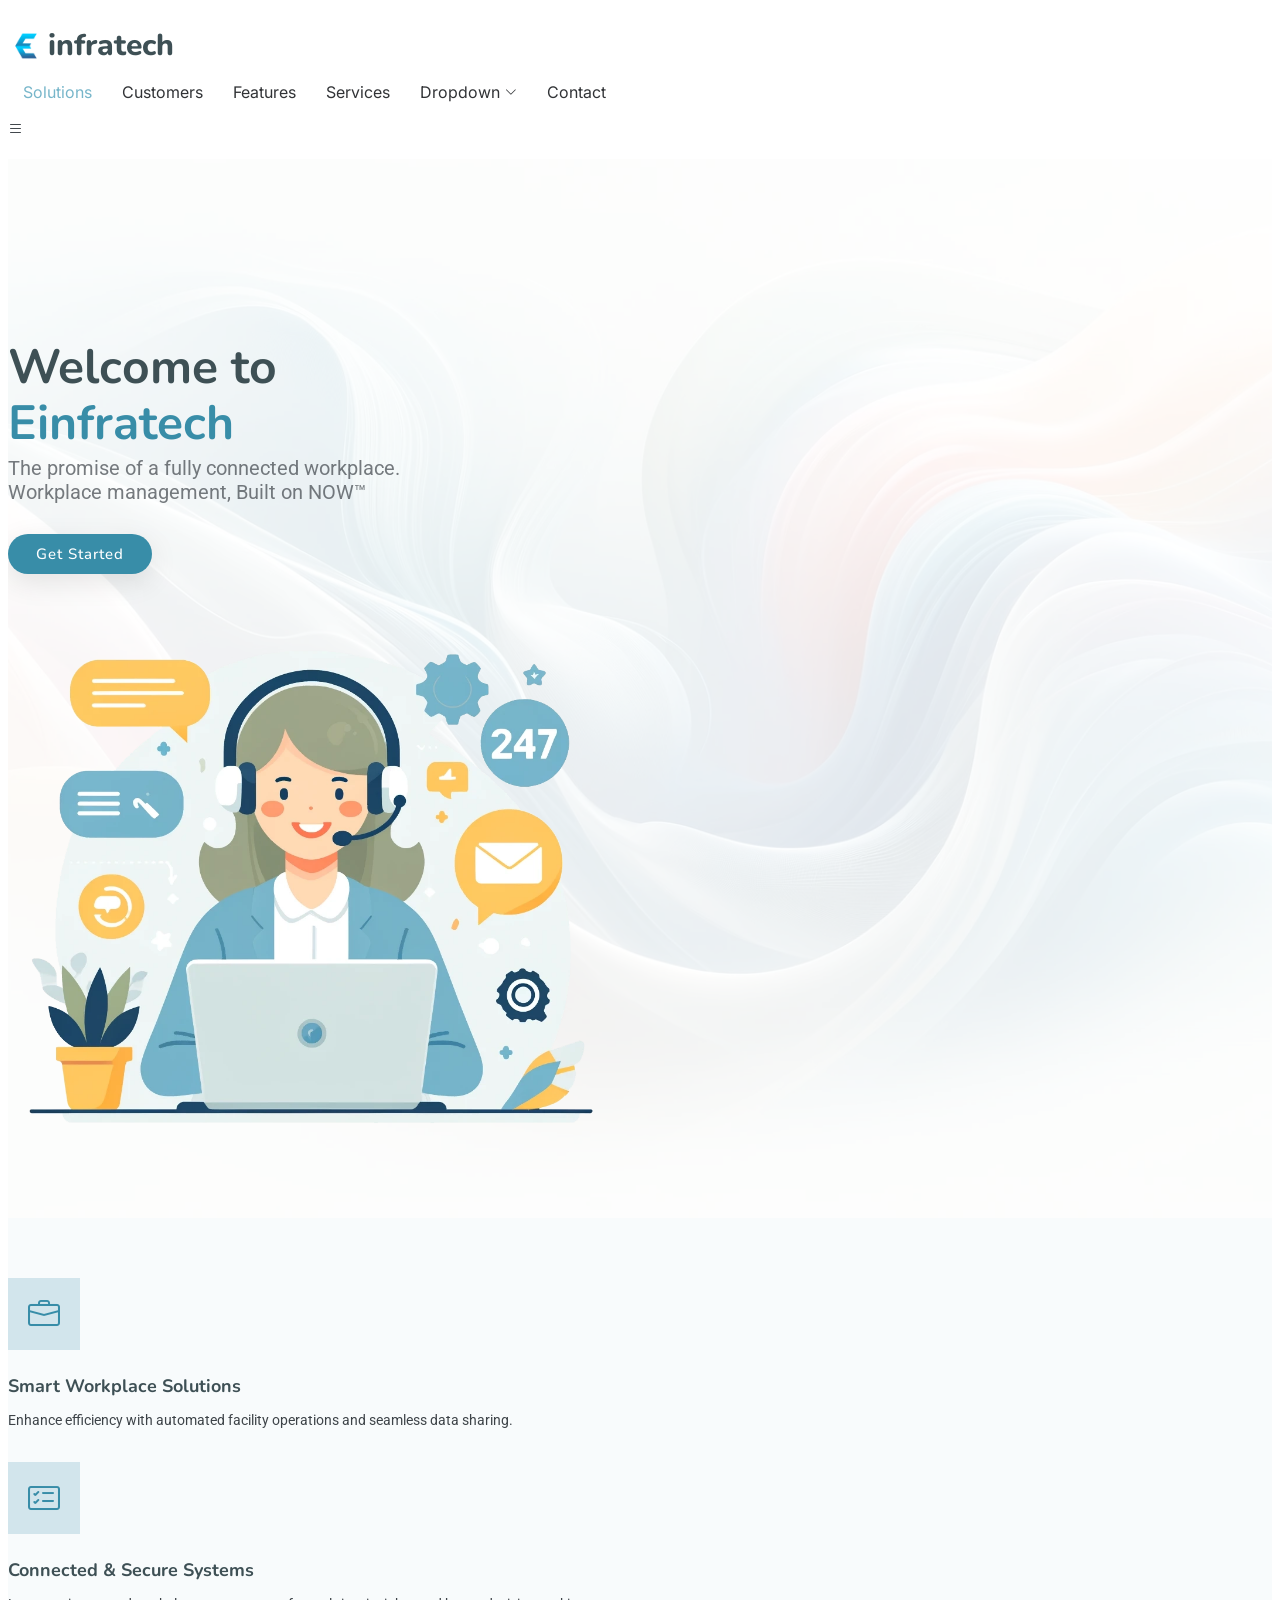
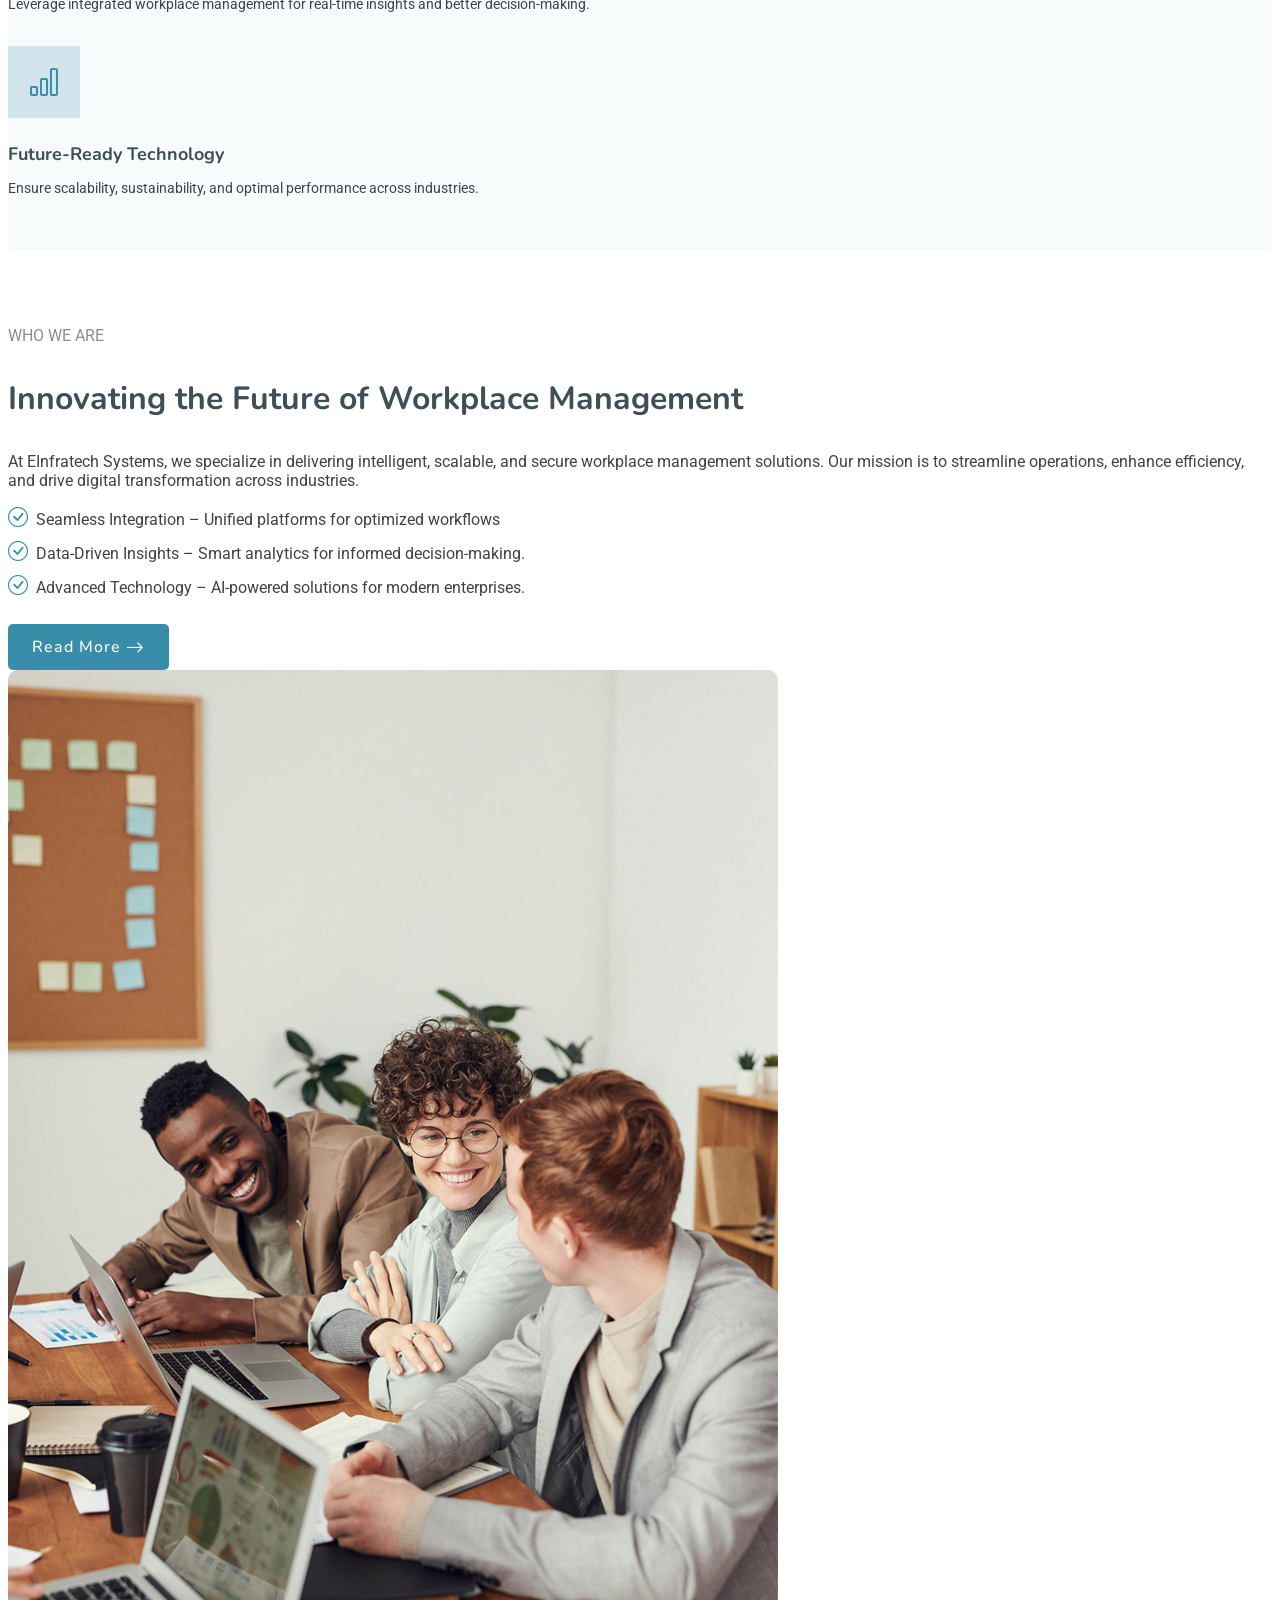
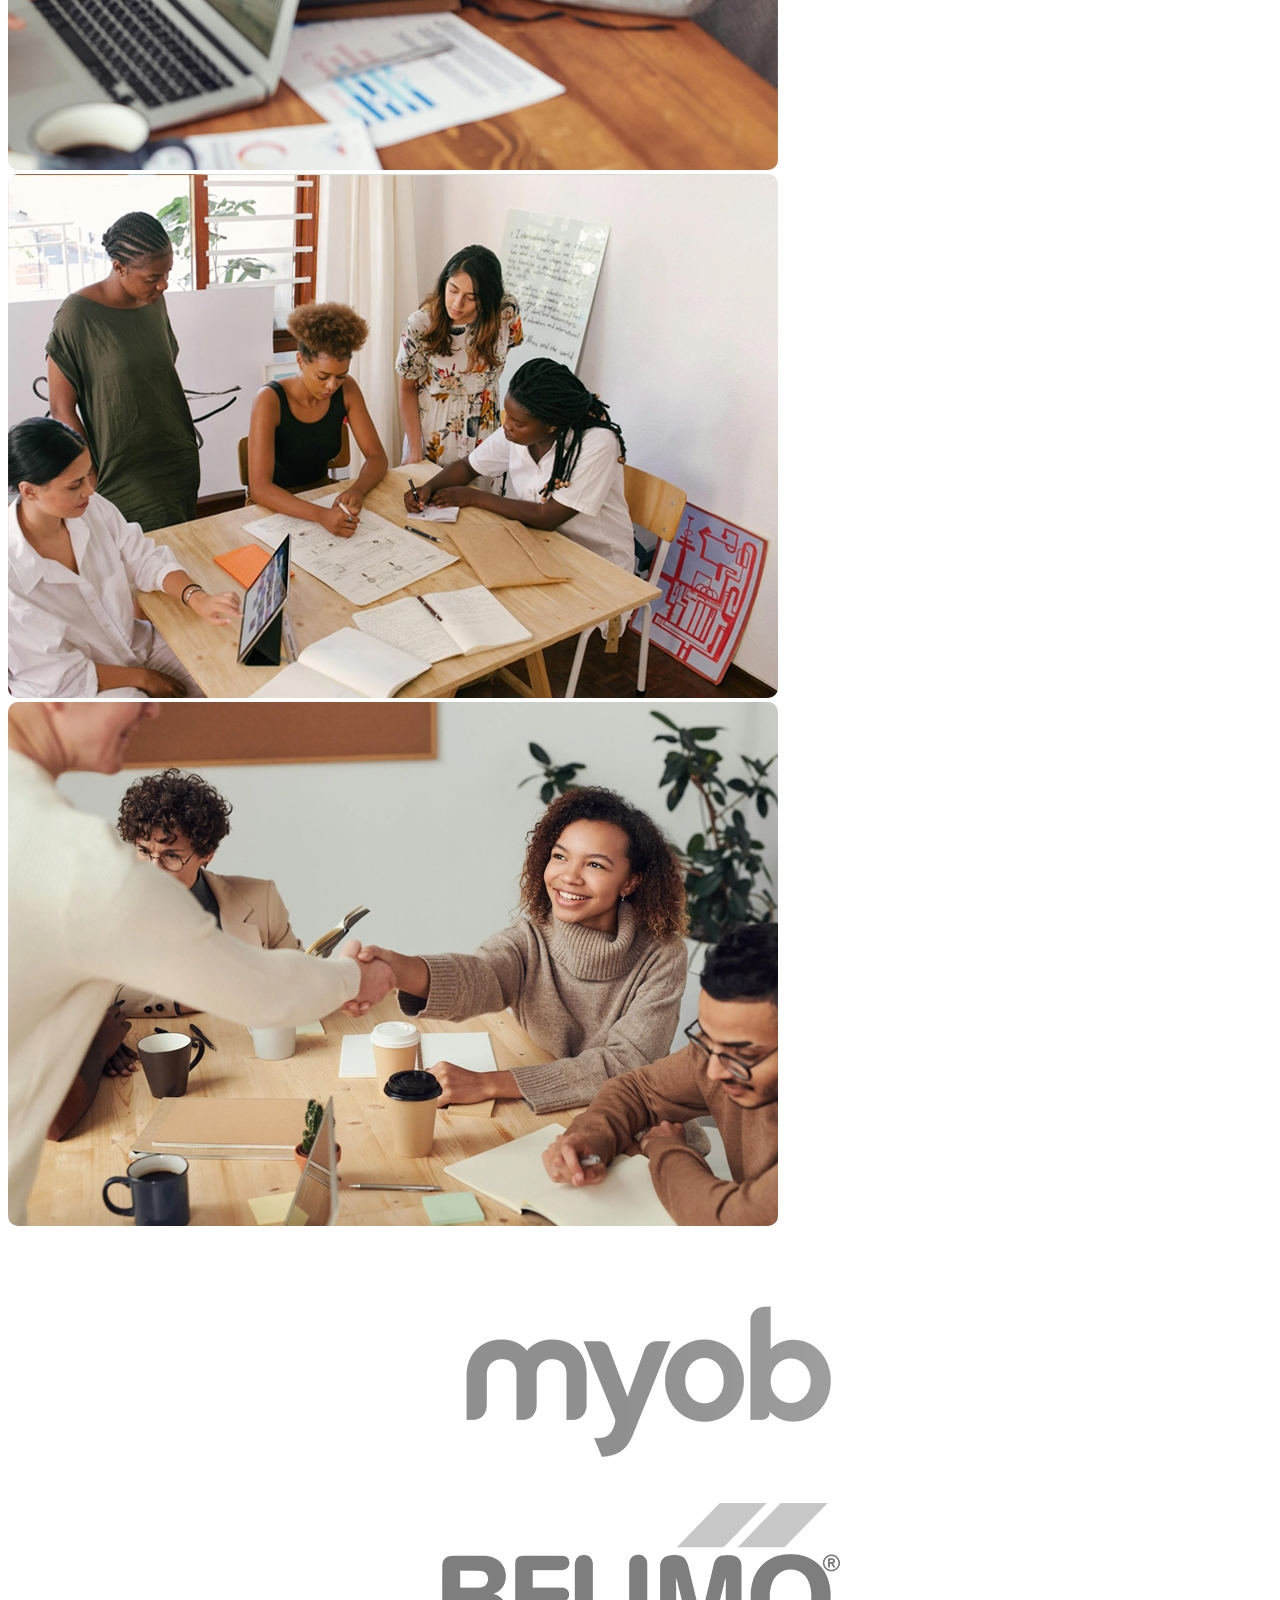
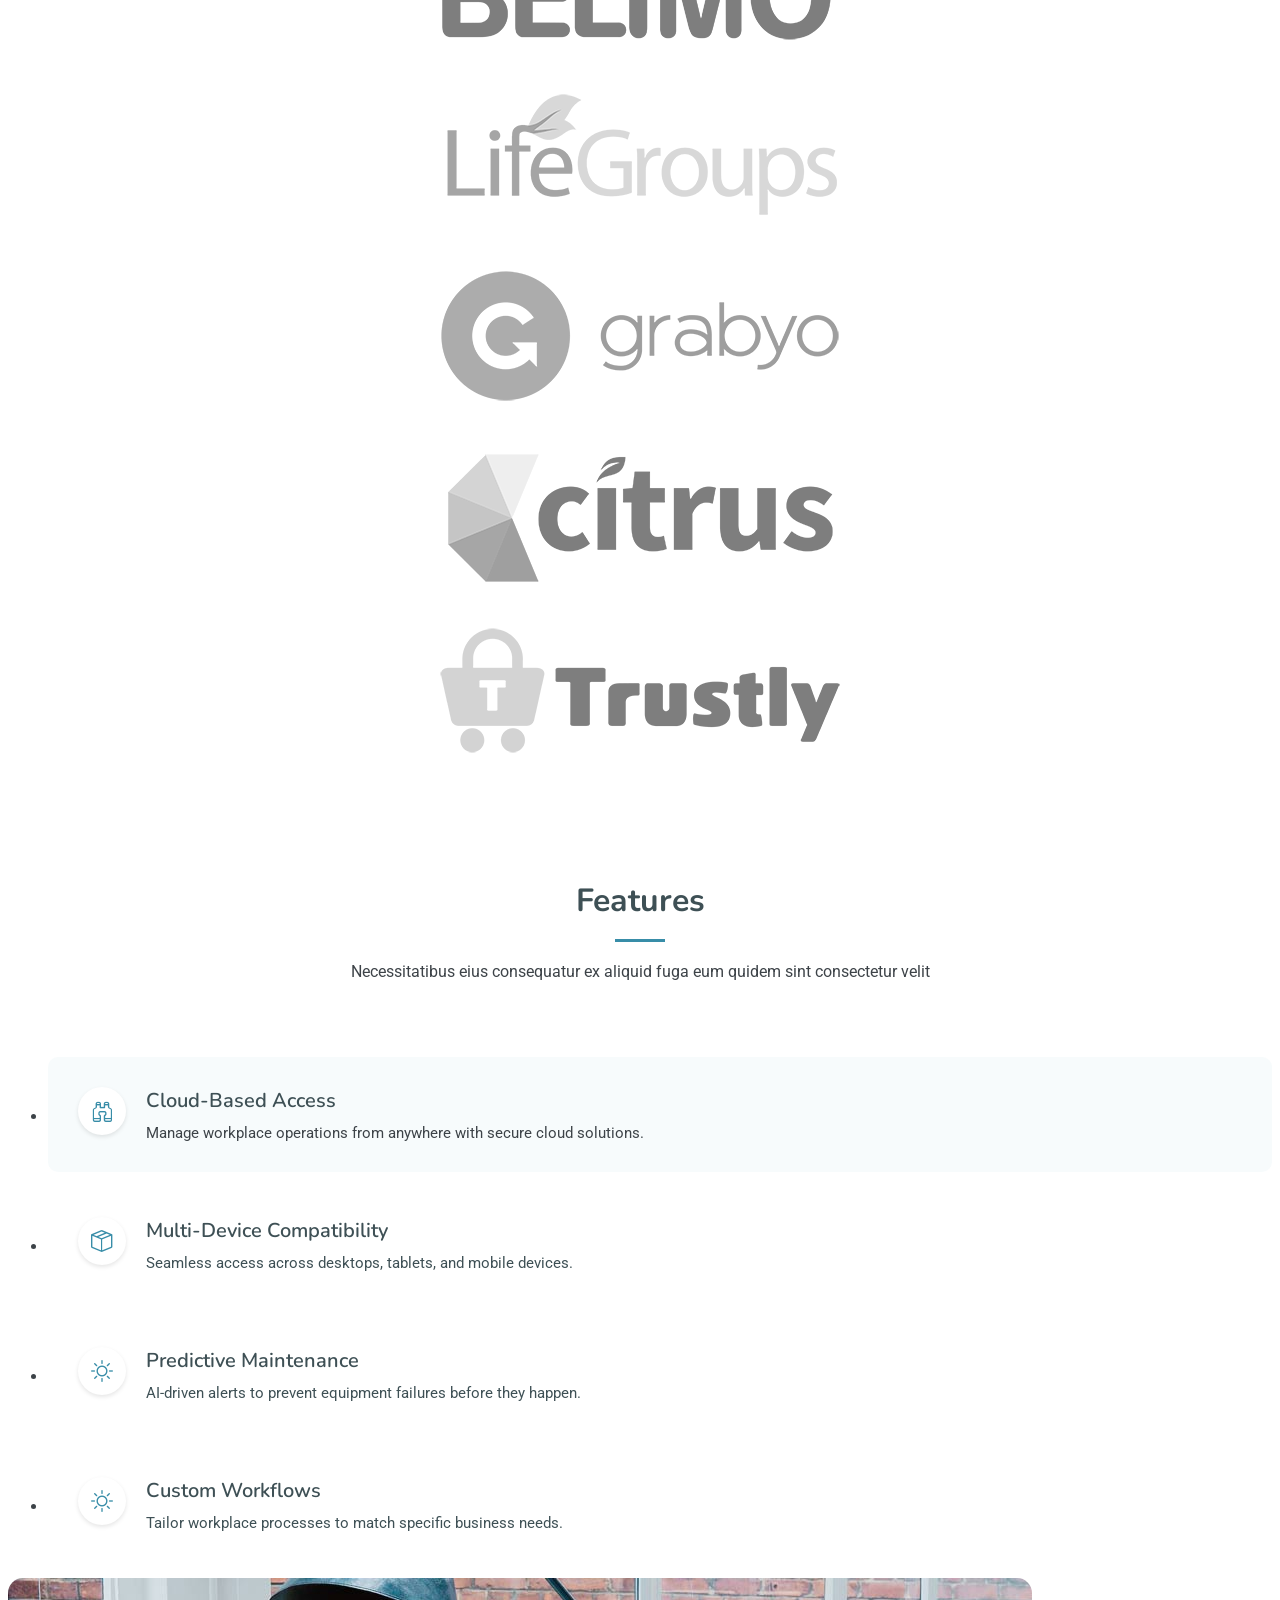
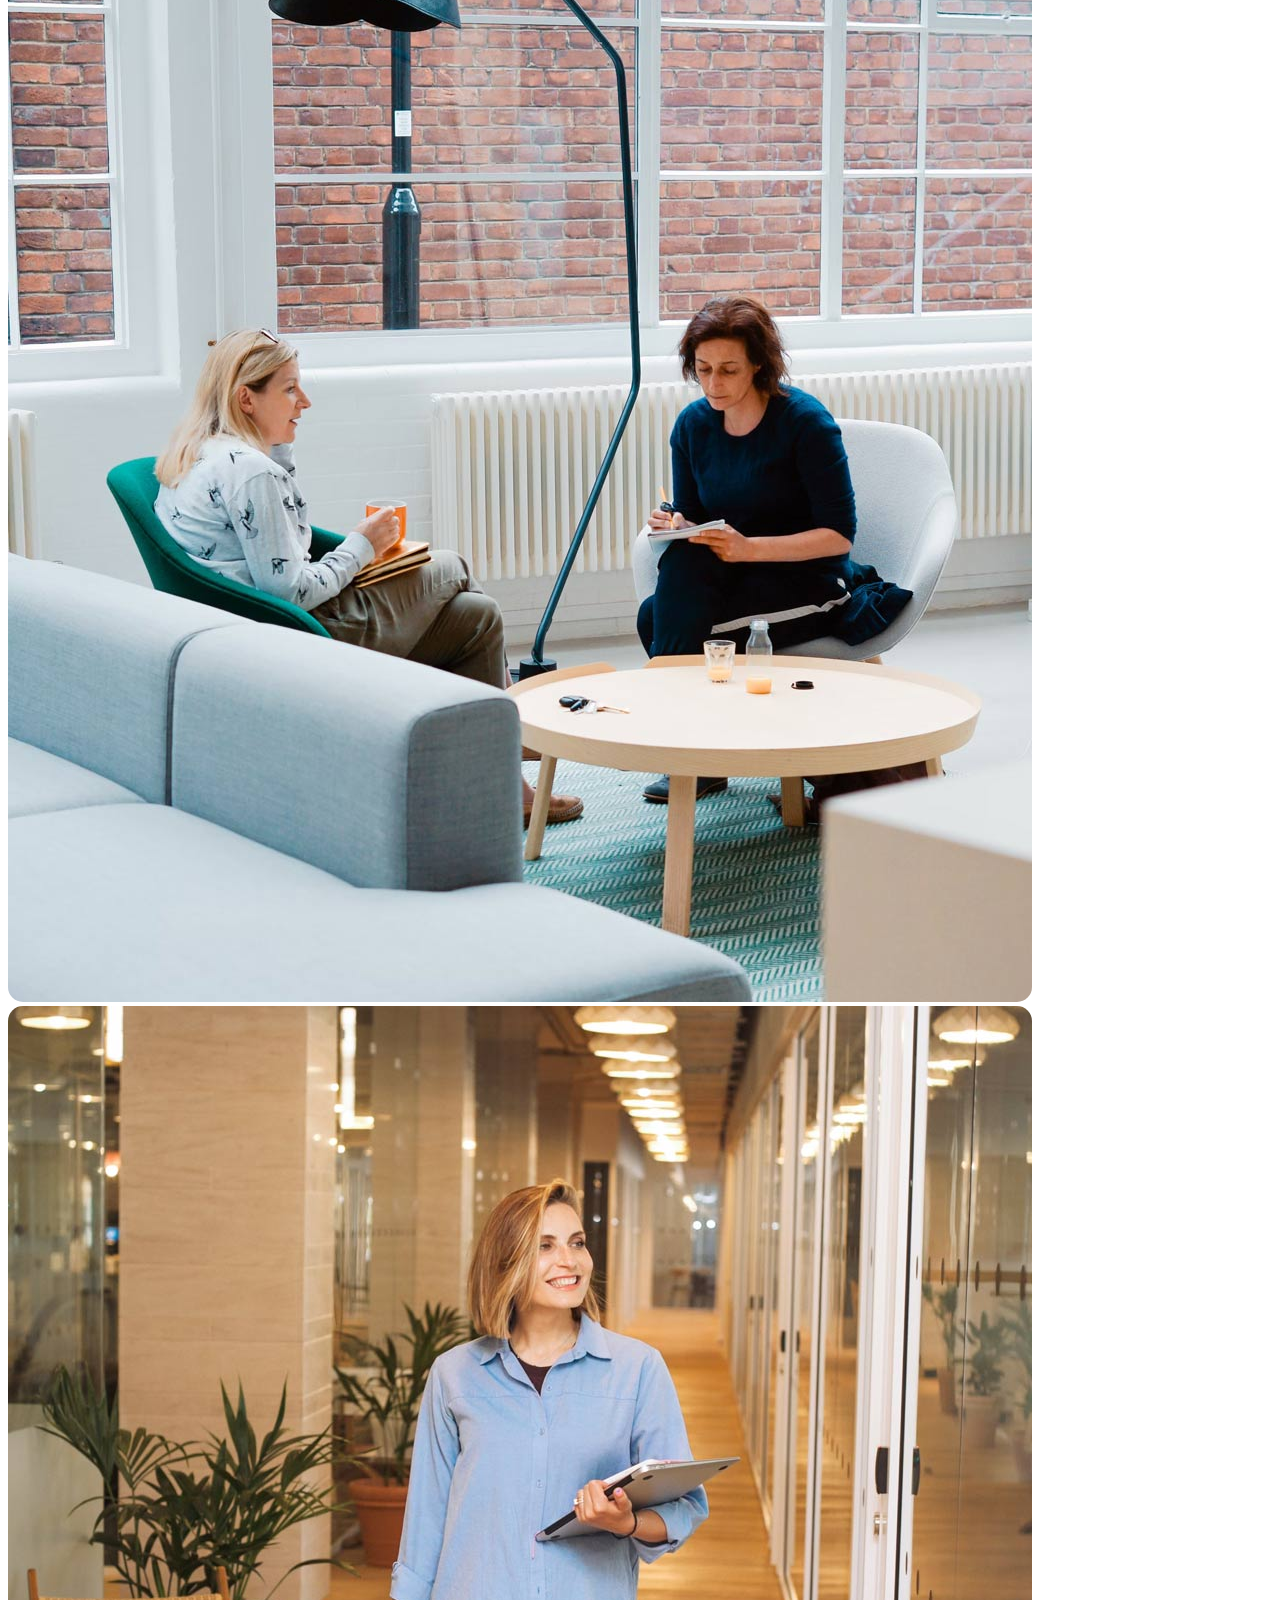
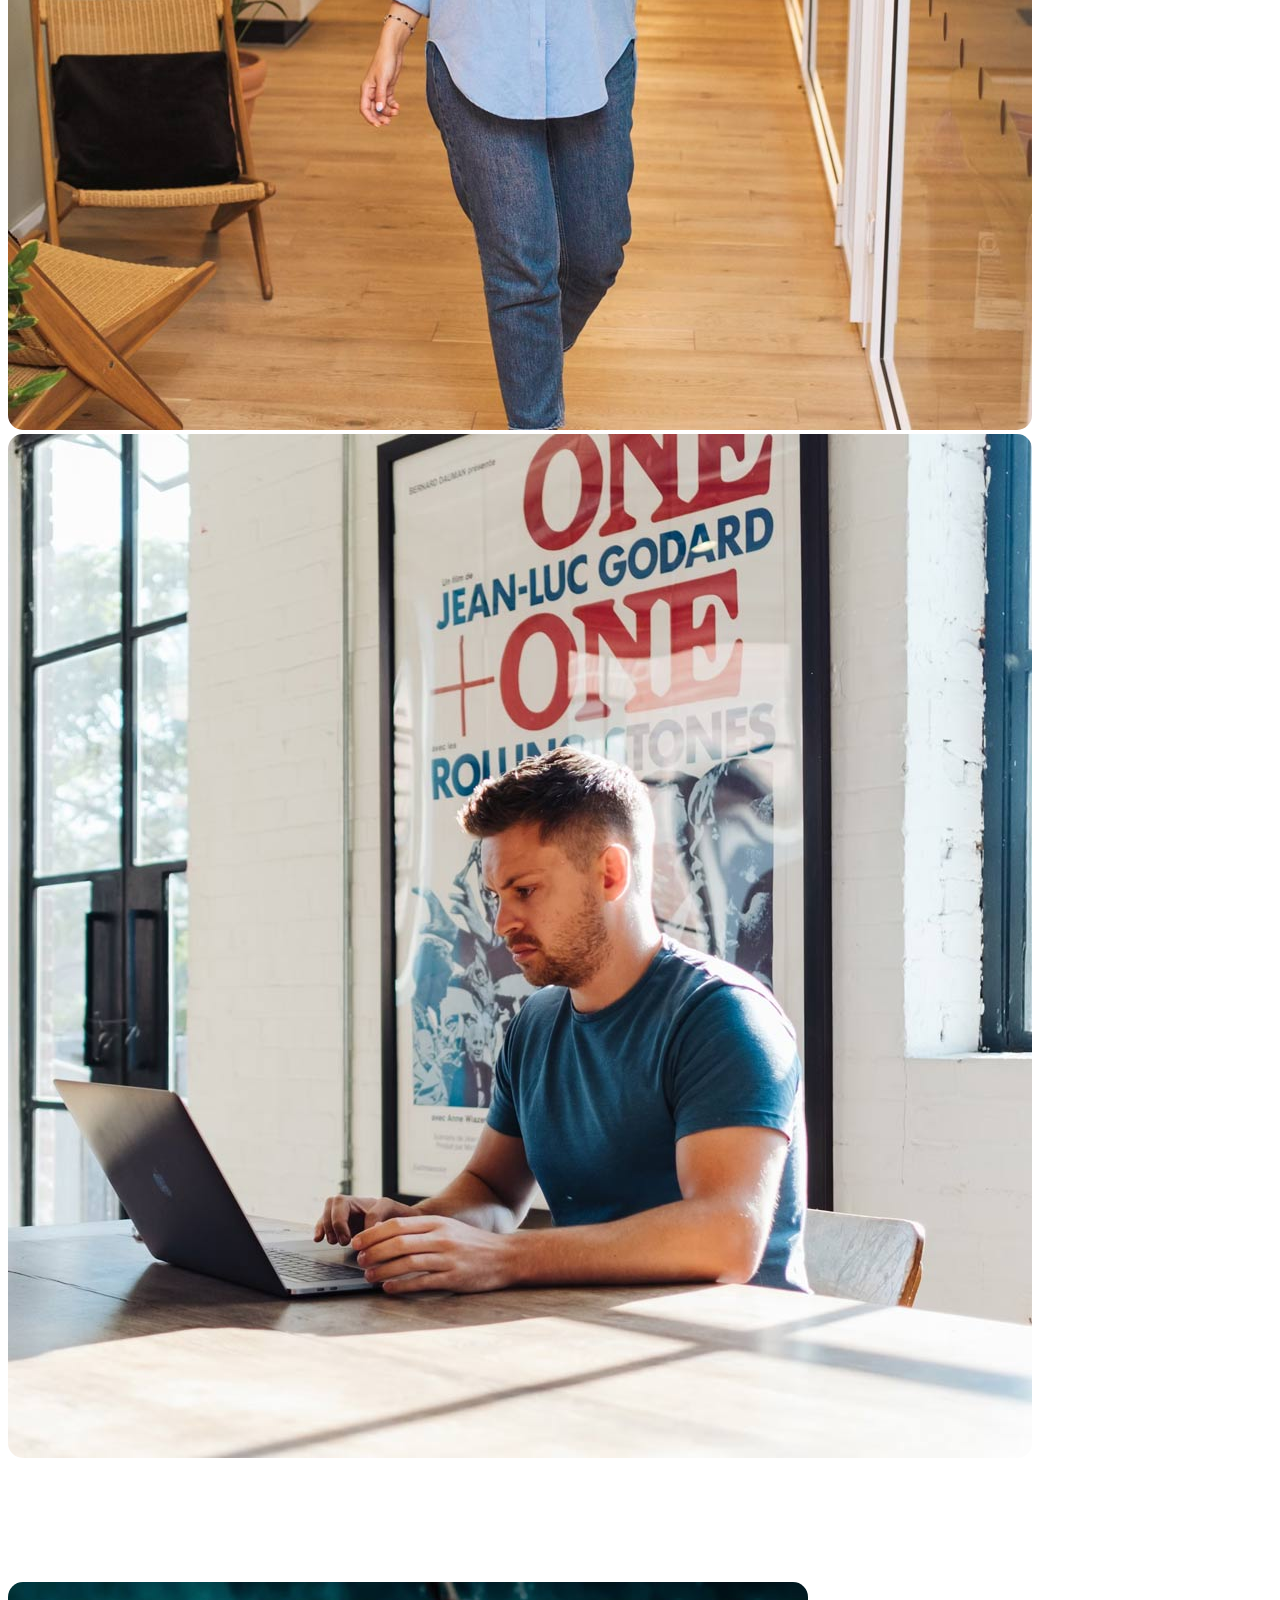
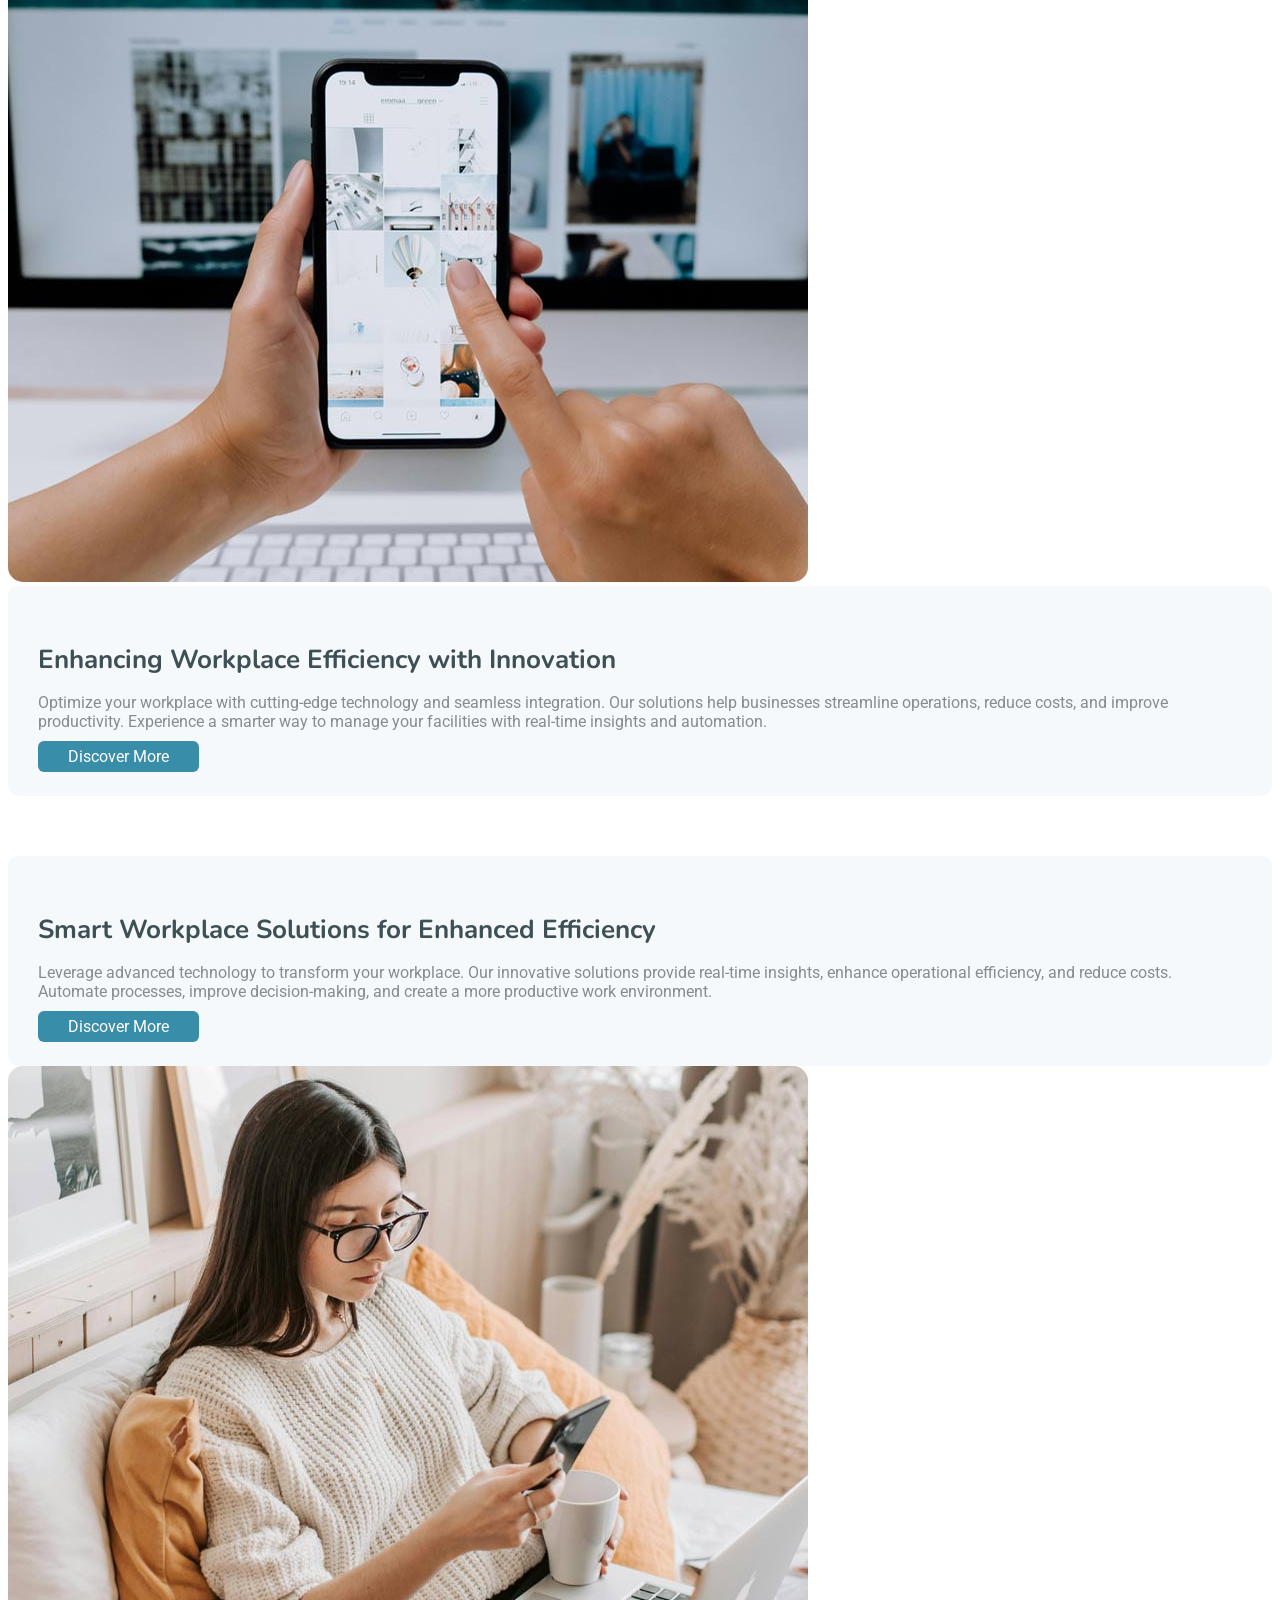
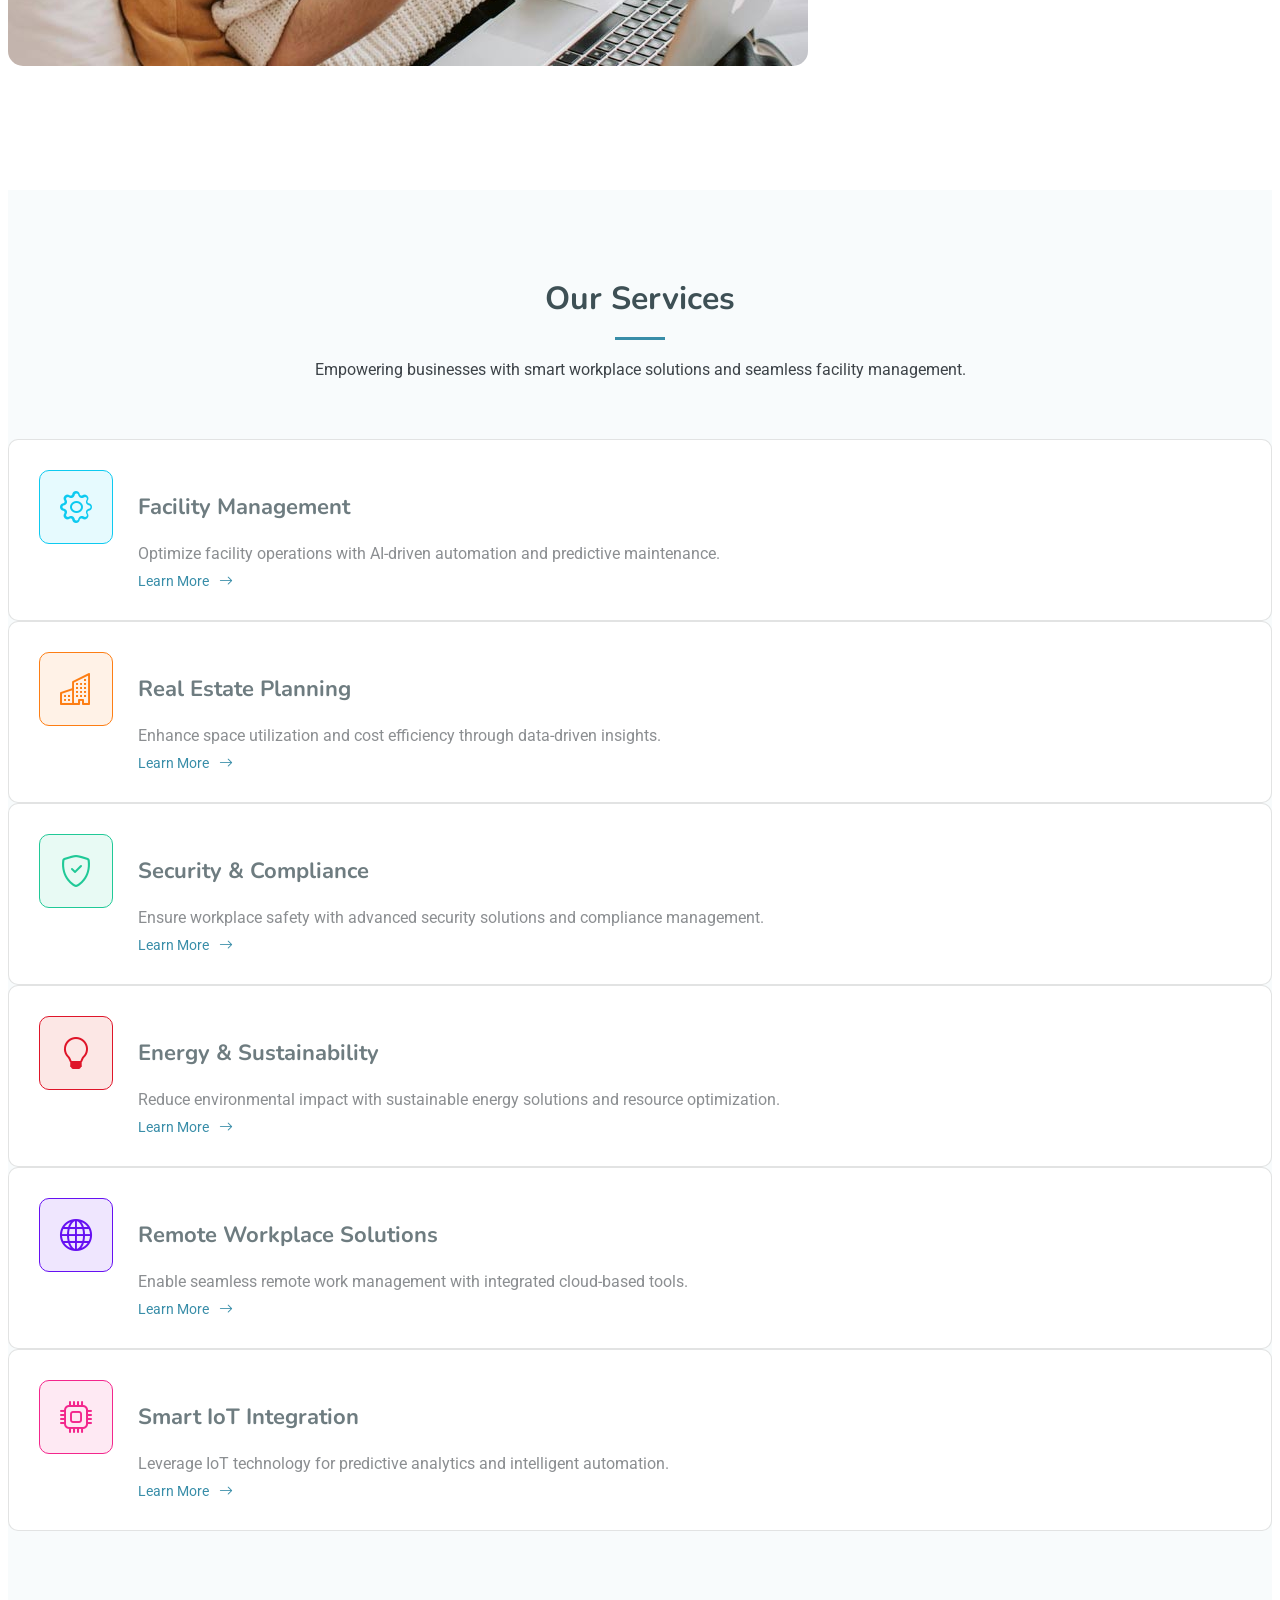
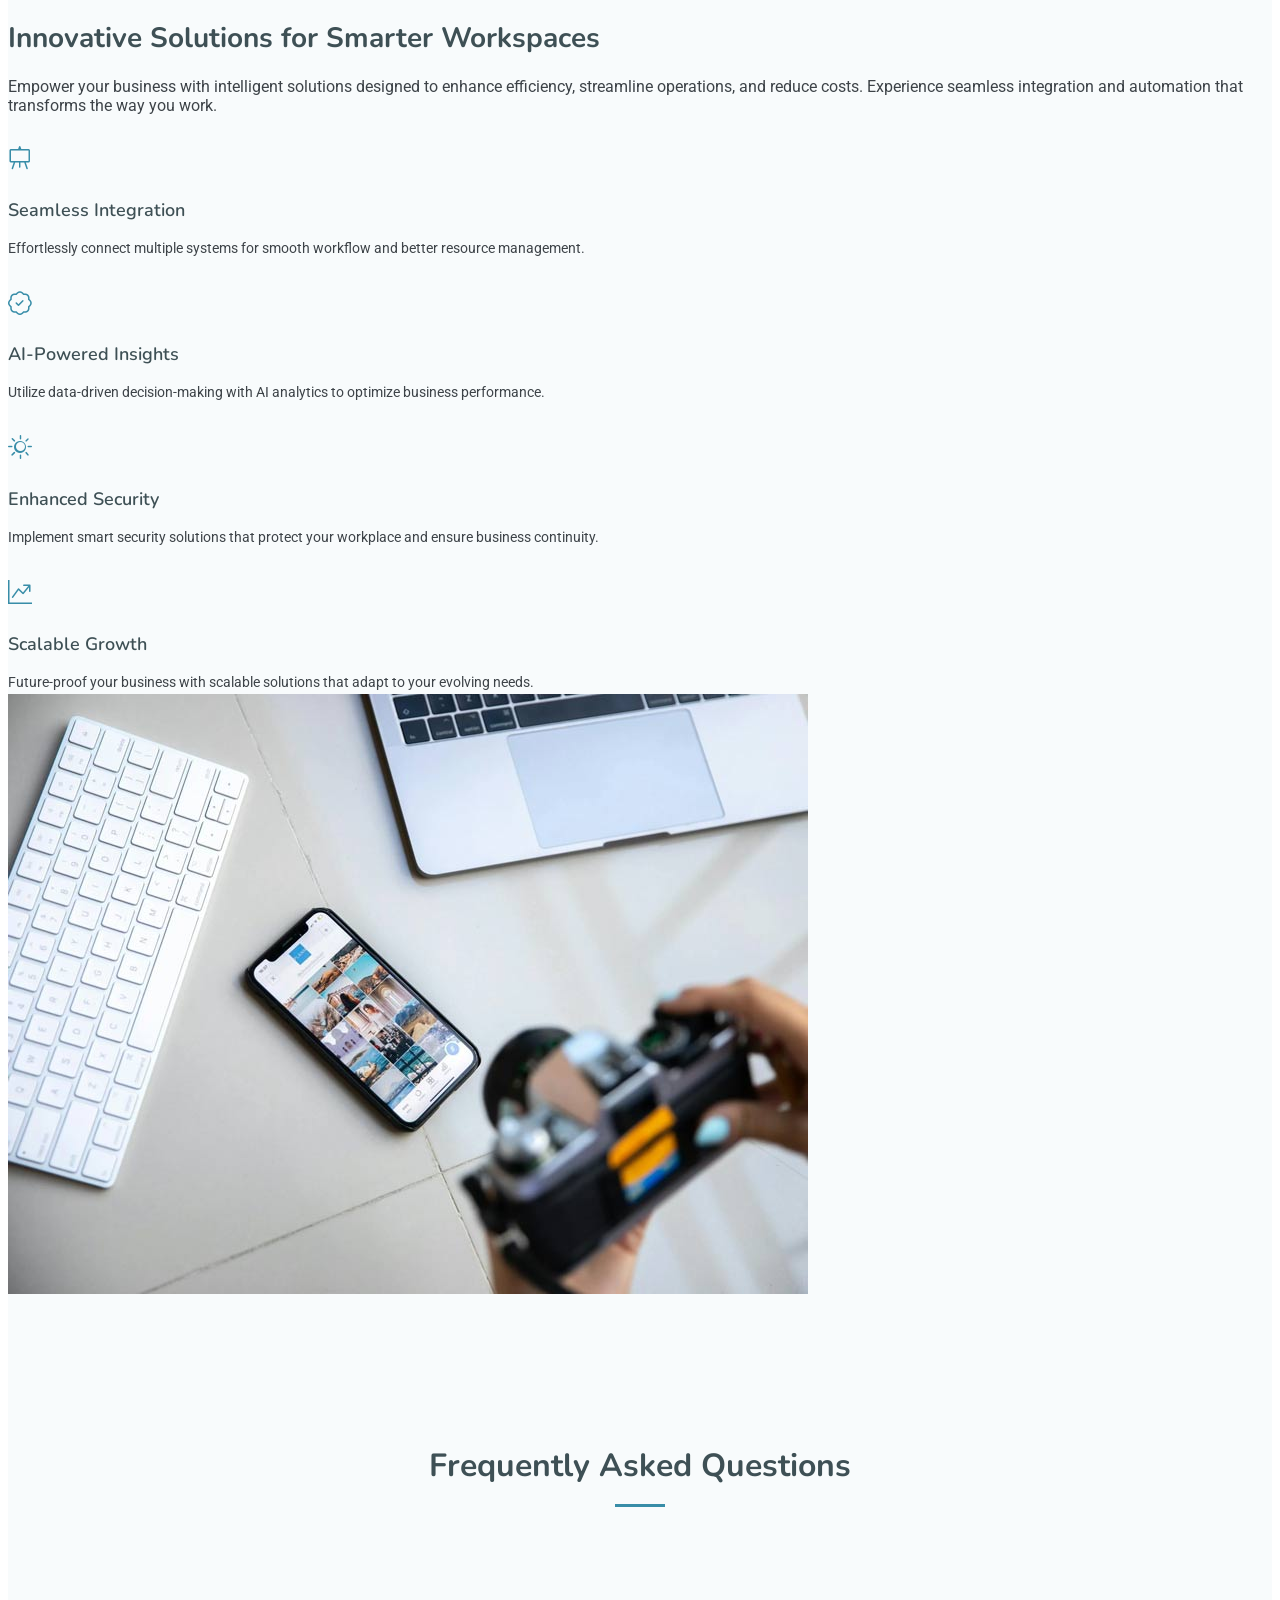
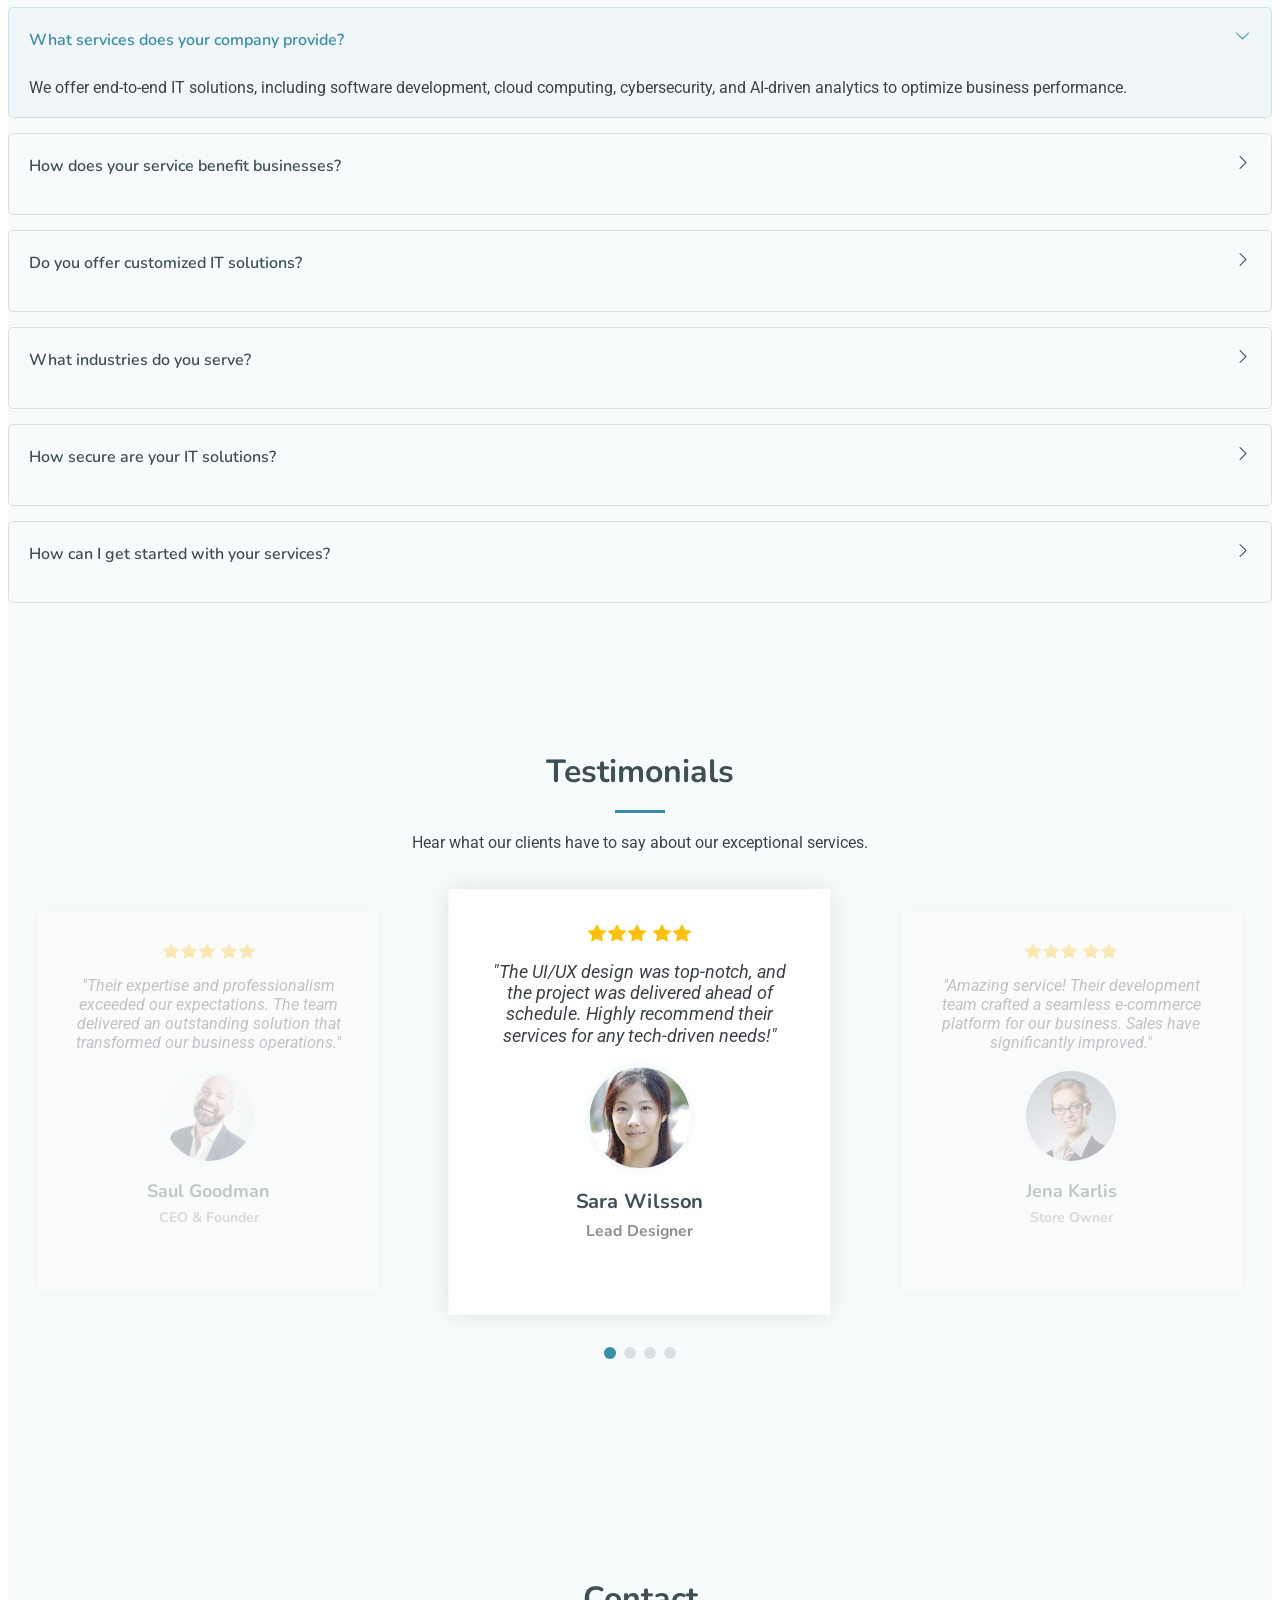
==== commit d083de05: "Initial commit" ====
--- a/index.html
+++ b/index.html
@@ -58,7 +58,7 @@
             <li><a href="index.html#hero" class="active">Solutions</a></li>
             <li><a href="index.html#about">Customers</a></li>
             <li><a href="index.html#features">Features</a></li>
-            <li><a href="index.html#services">Company</a></li>
+            <li><a href="index.html#services">Services</a></li>
             <li class="dropdown">
               <a href="#"
                 ><span>Dropdown</span>
@@ -104,7 +104,7 @@
             class="d-flex flex-column justify-content-center align-items-center"
           >
             <h1 data-aos="fade-up">
-              Welcome to <span><br />Einfartech</span>
+              Welcome to <span><br />Einfratech</span>
             </h1>
             <p data-aos="fade-up" data-aos-delay="100">
               The promise of a fully connected workplace.<br />
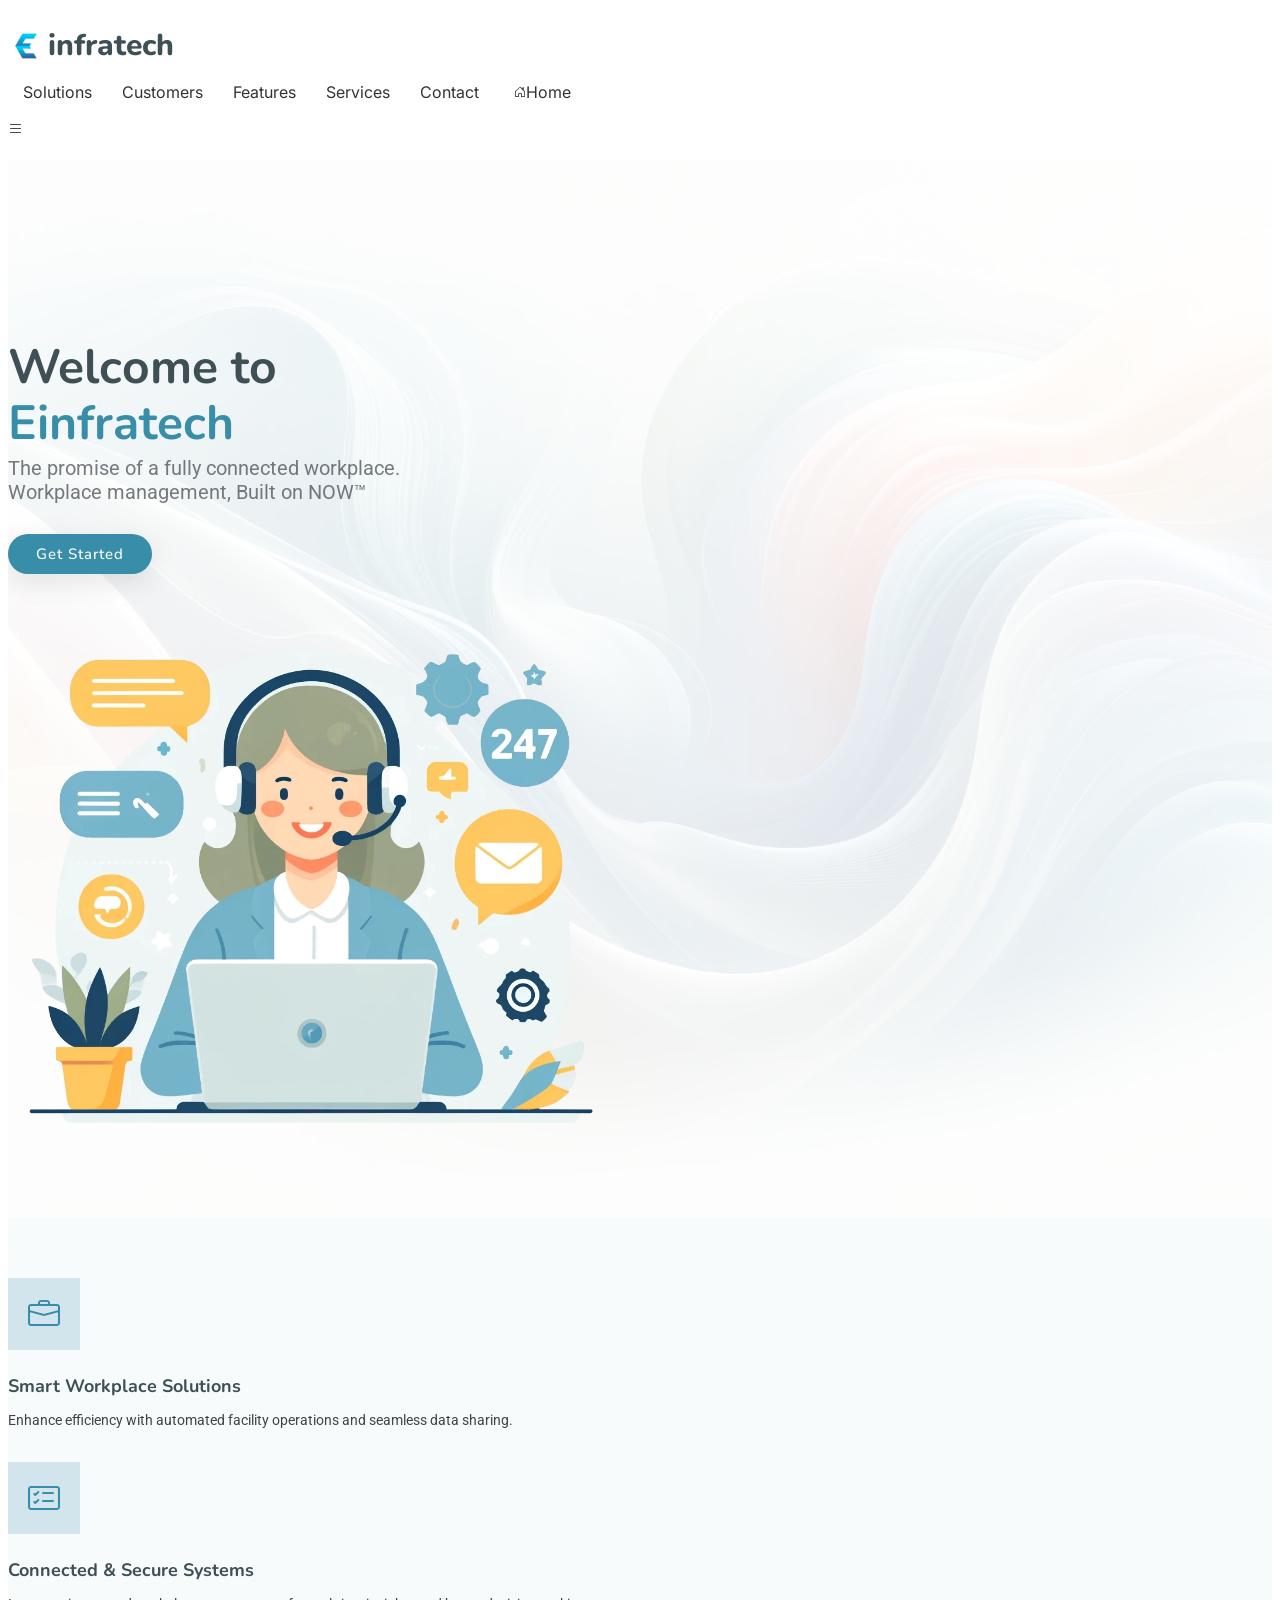
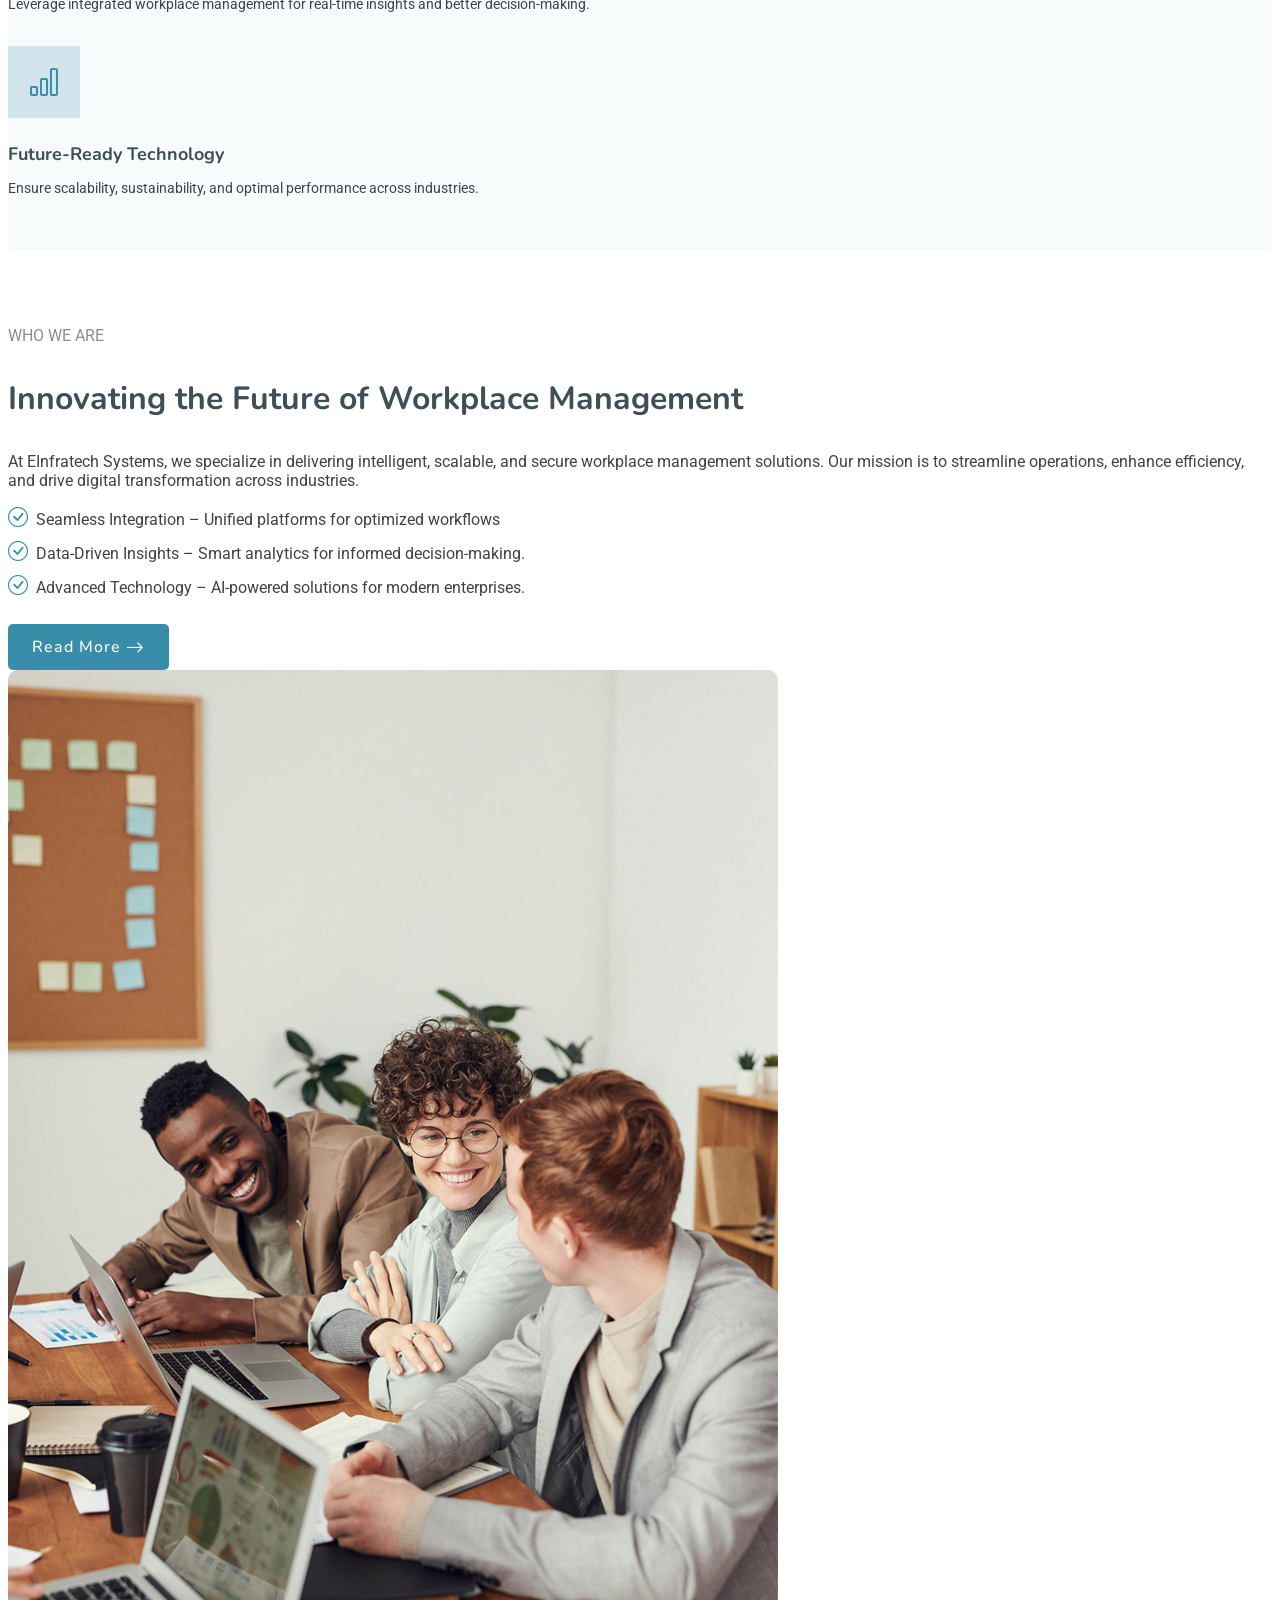
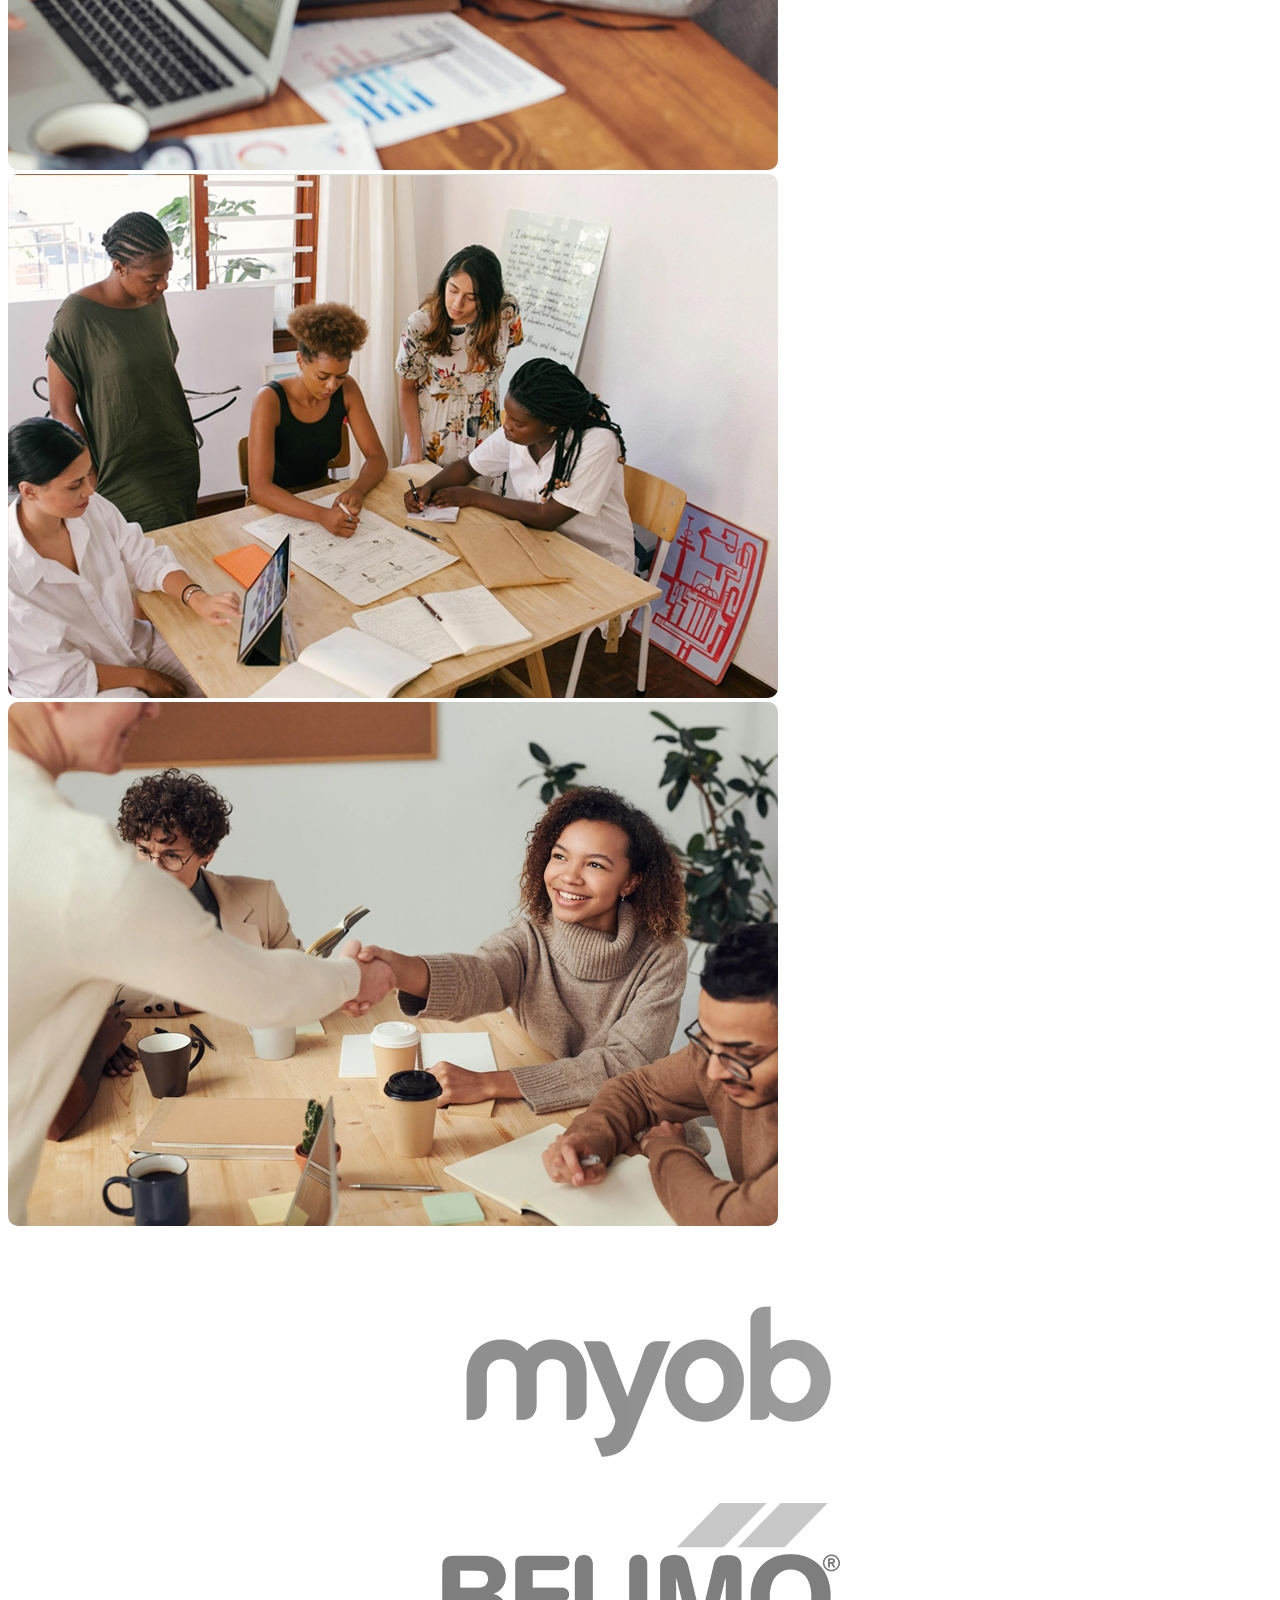
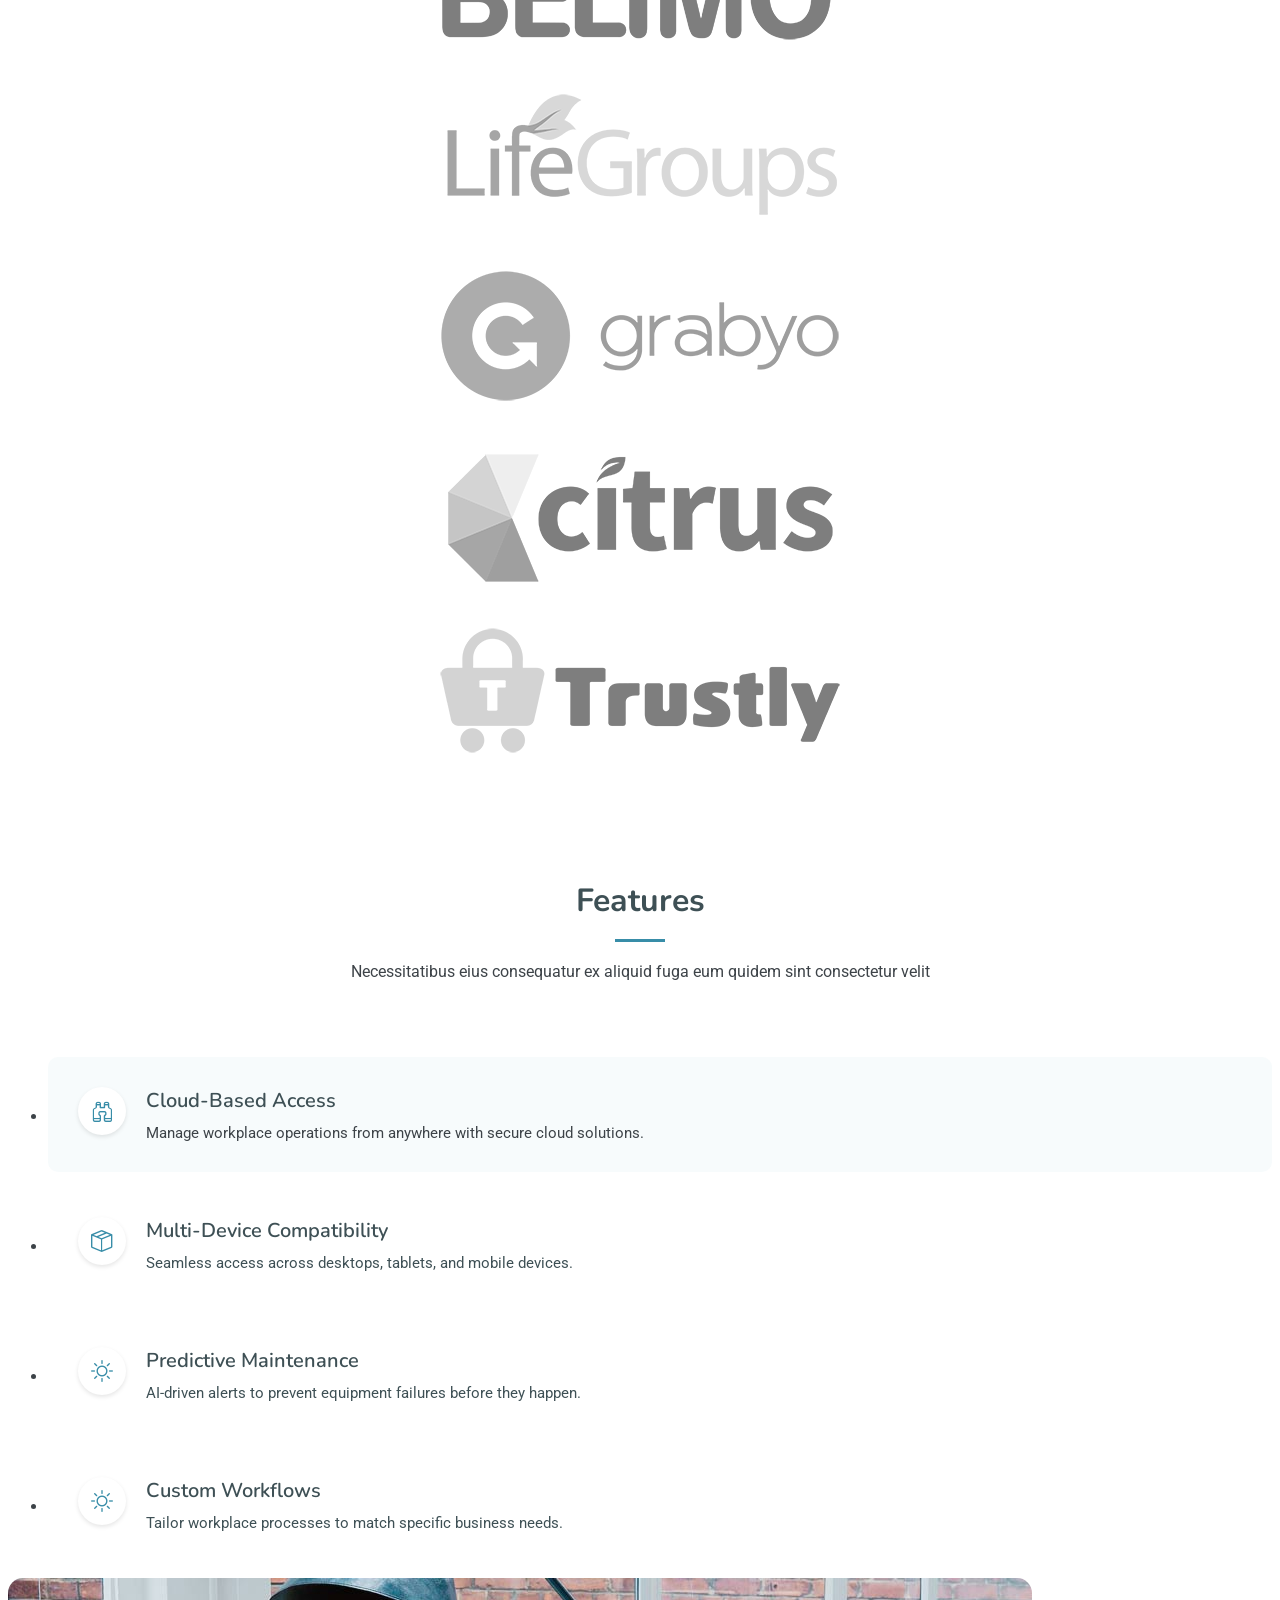
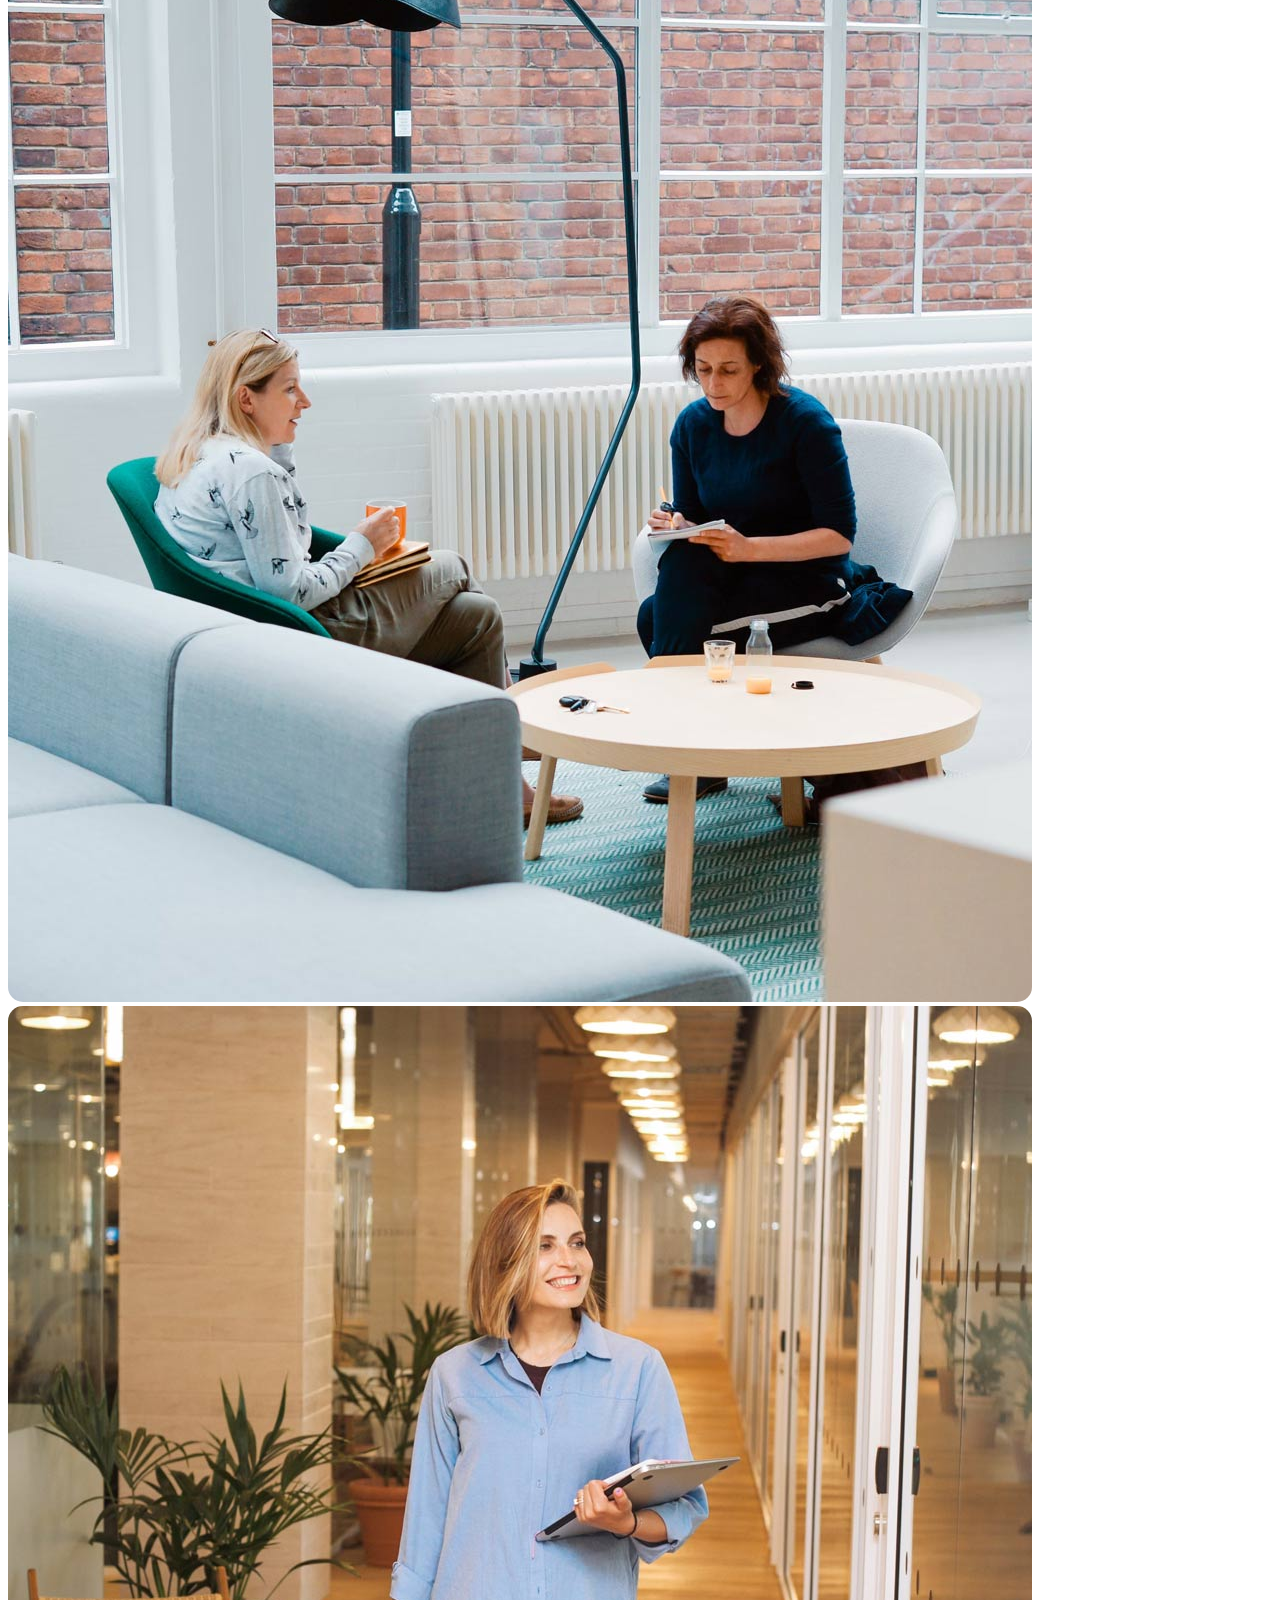
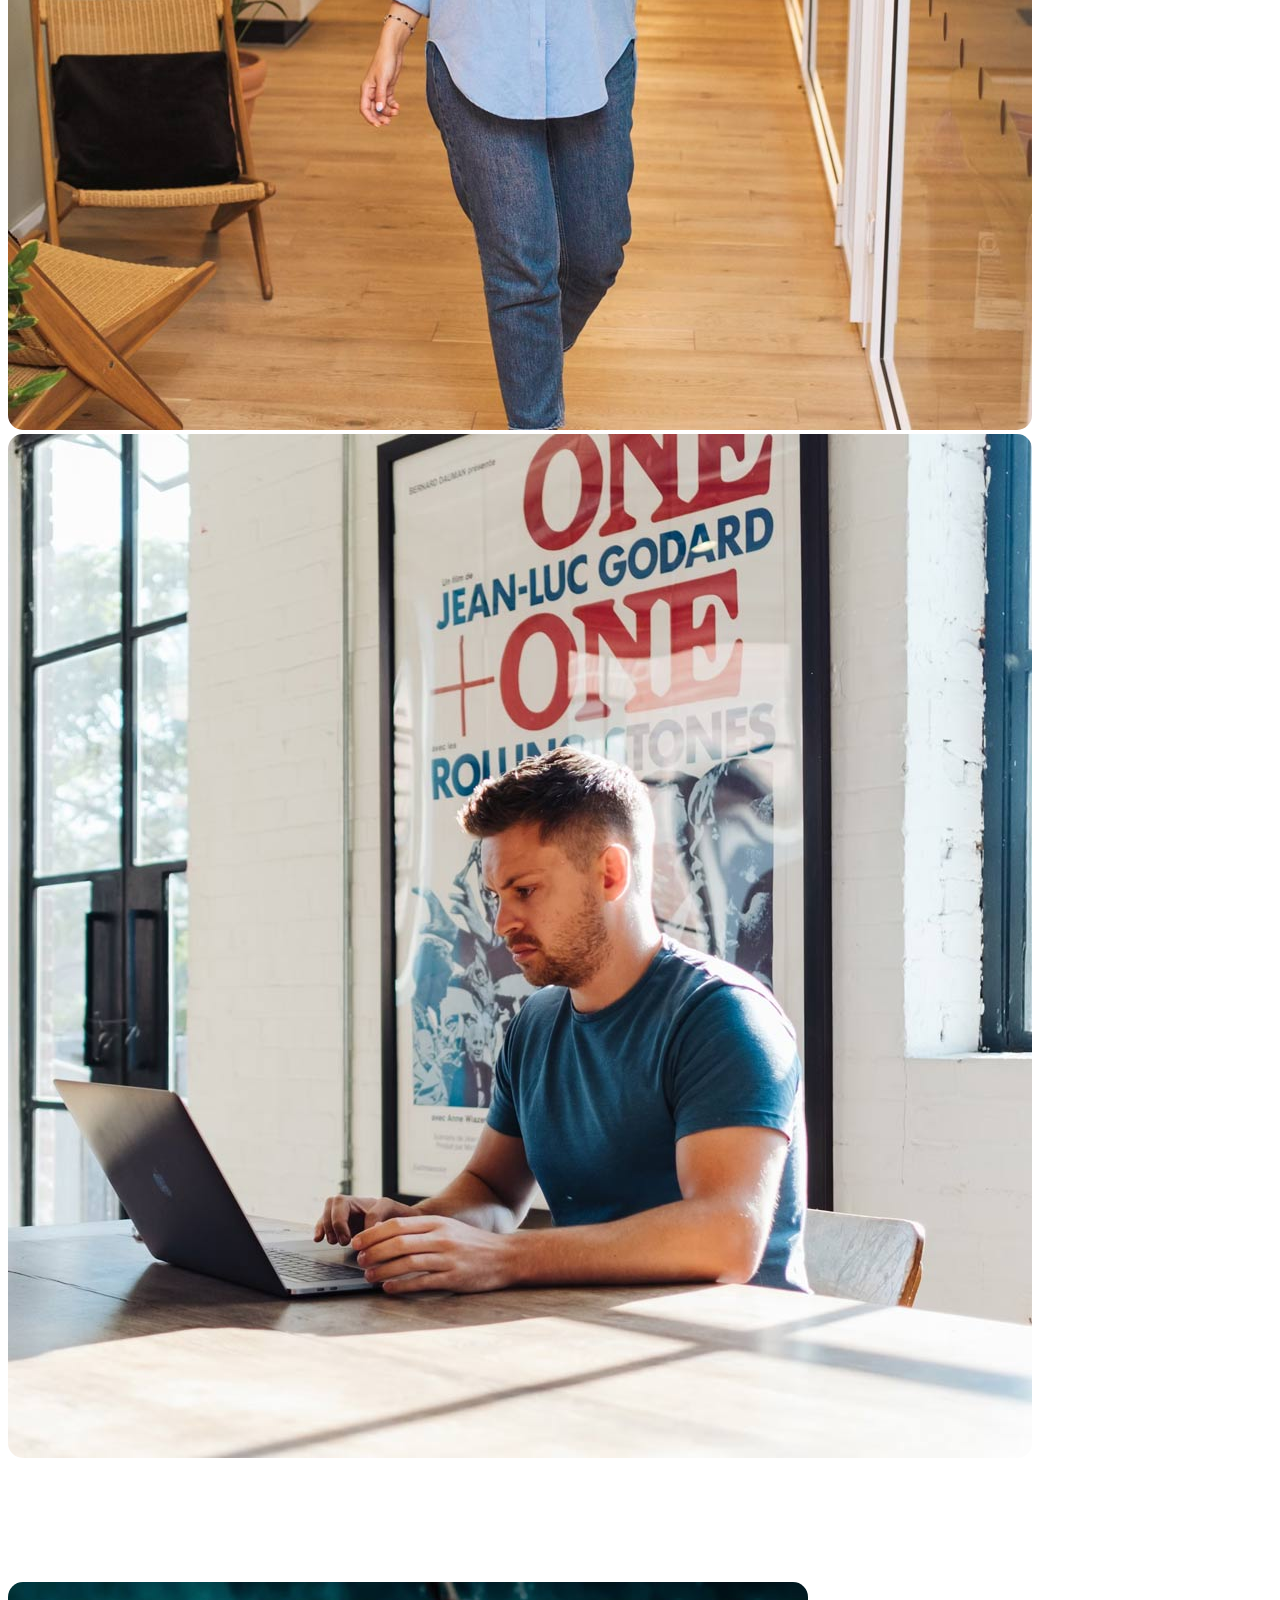
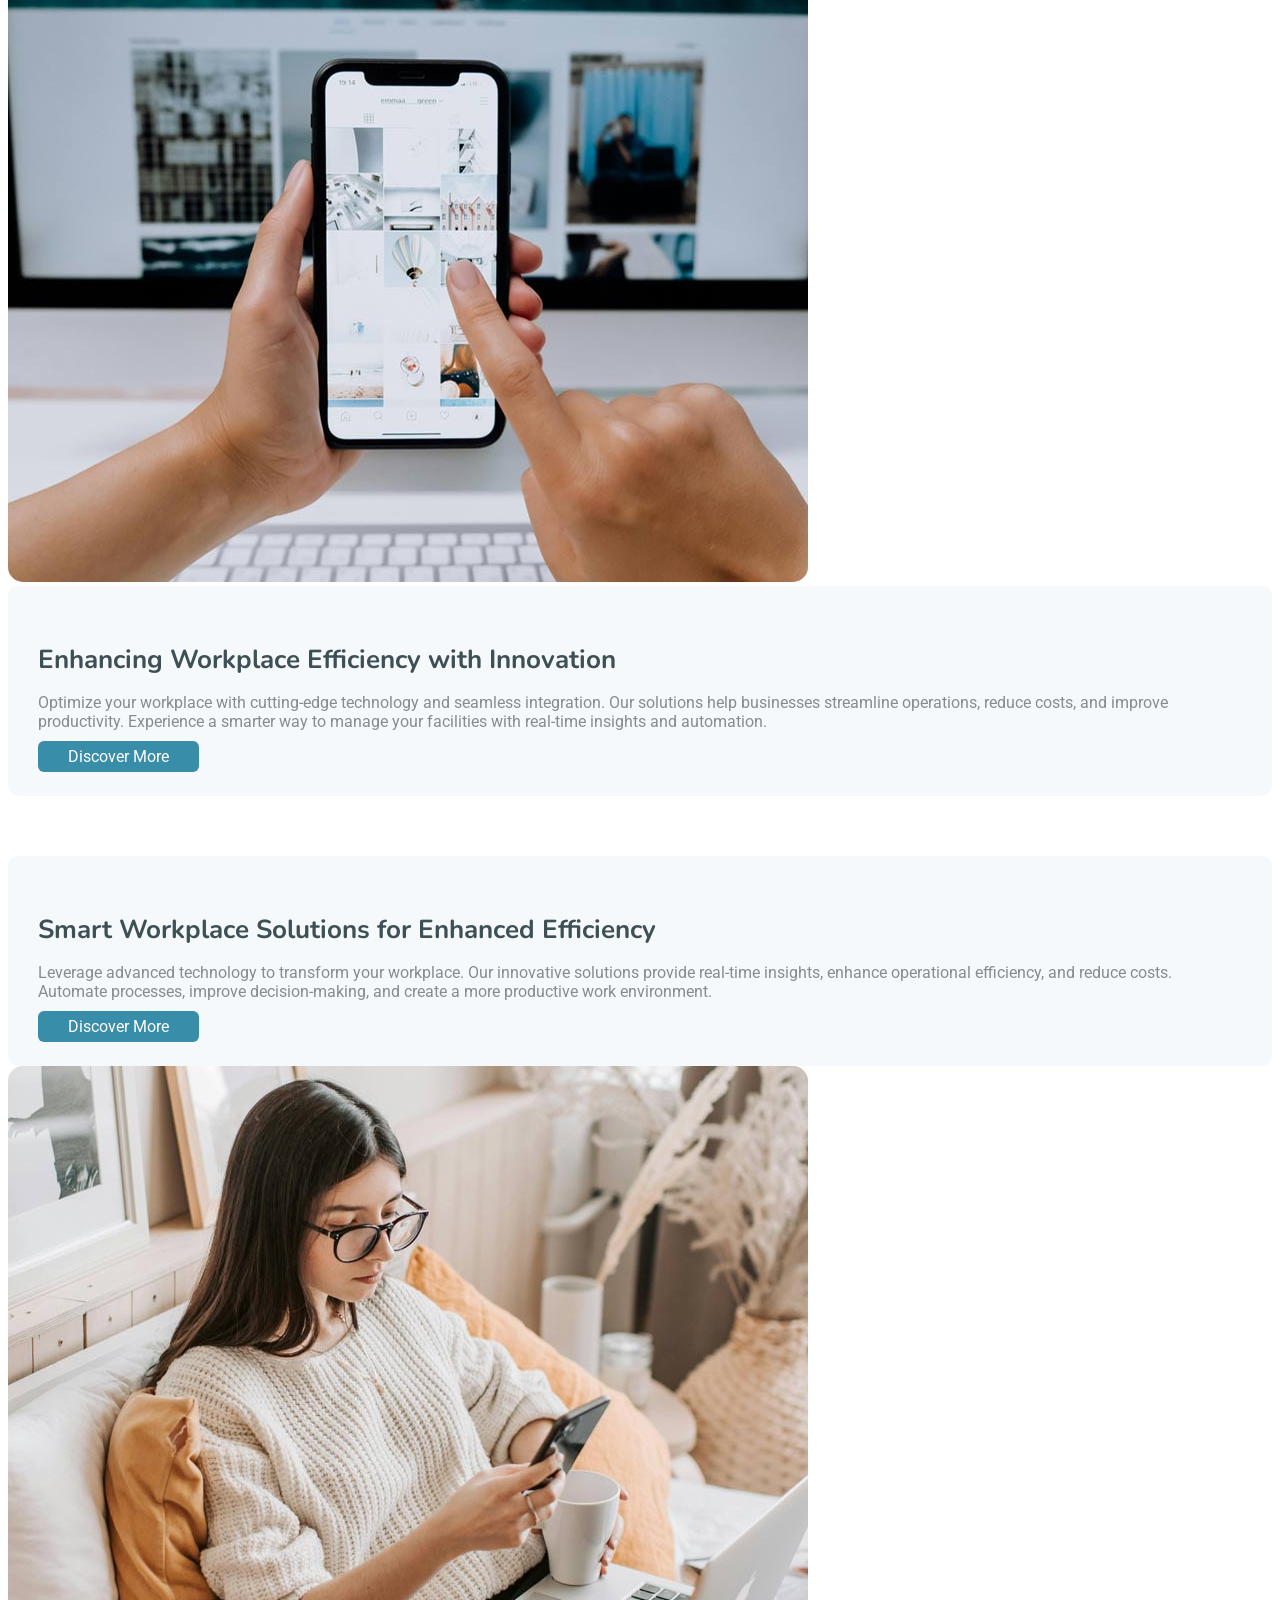
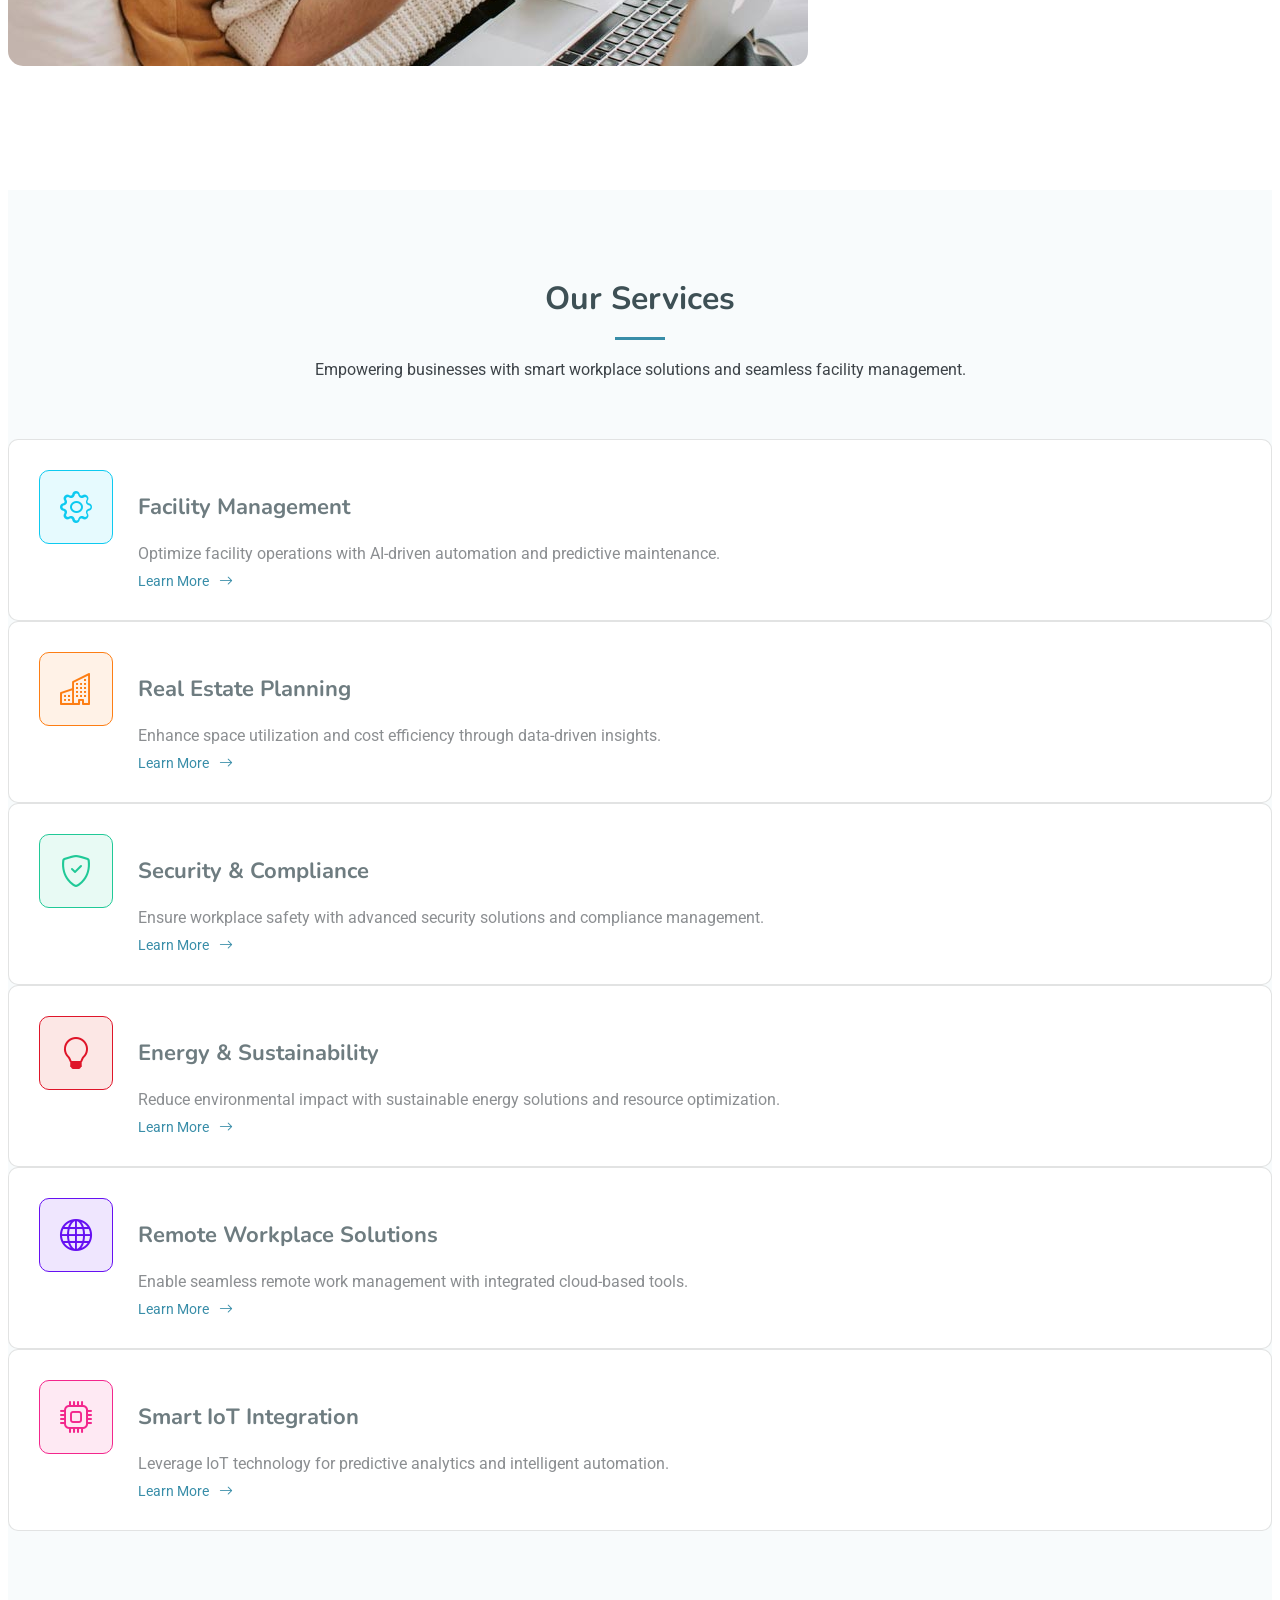
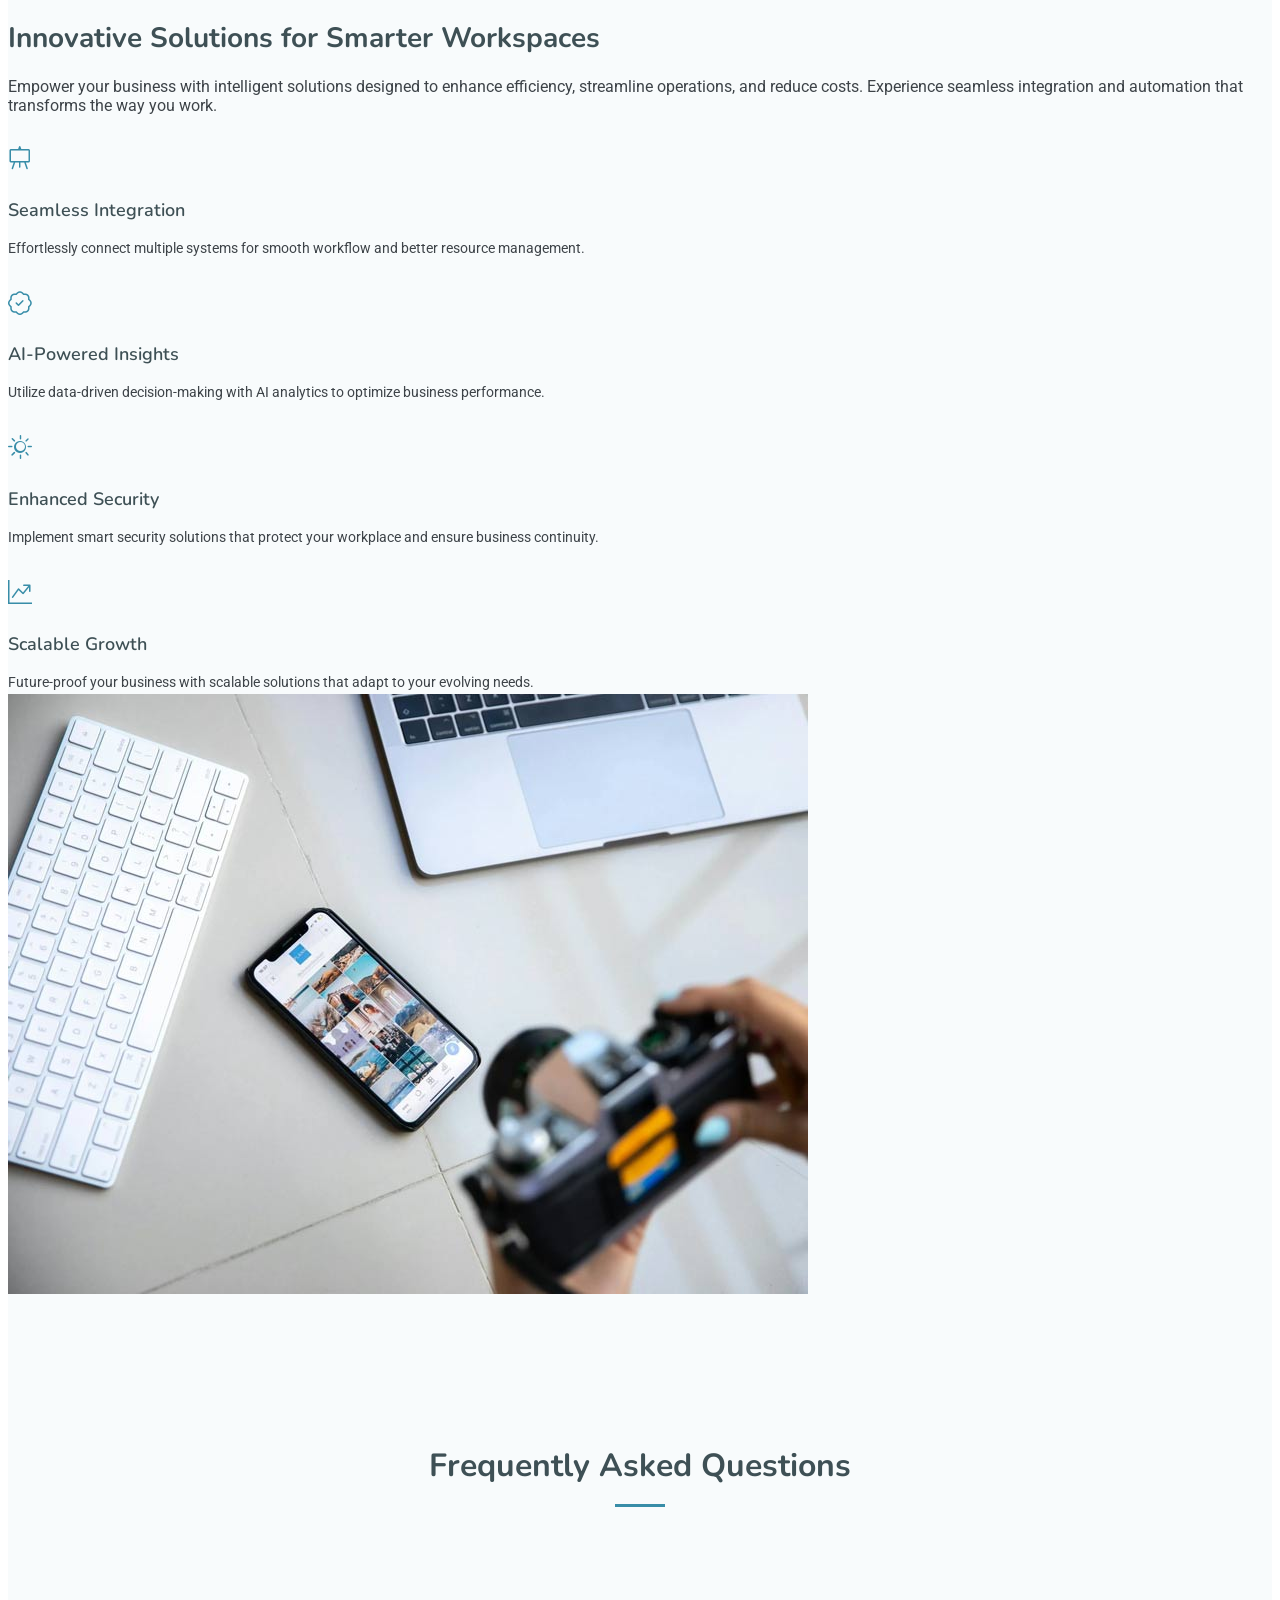
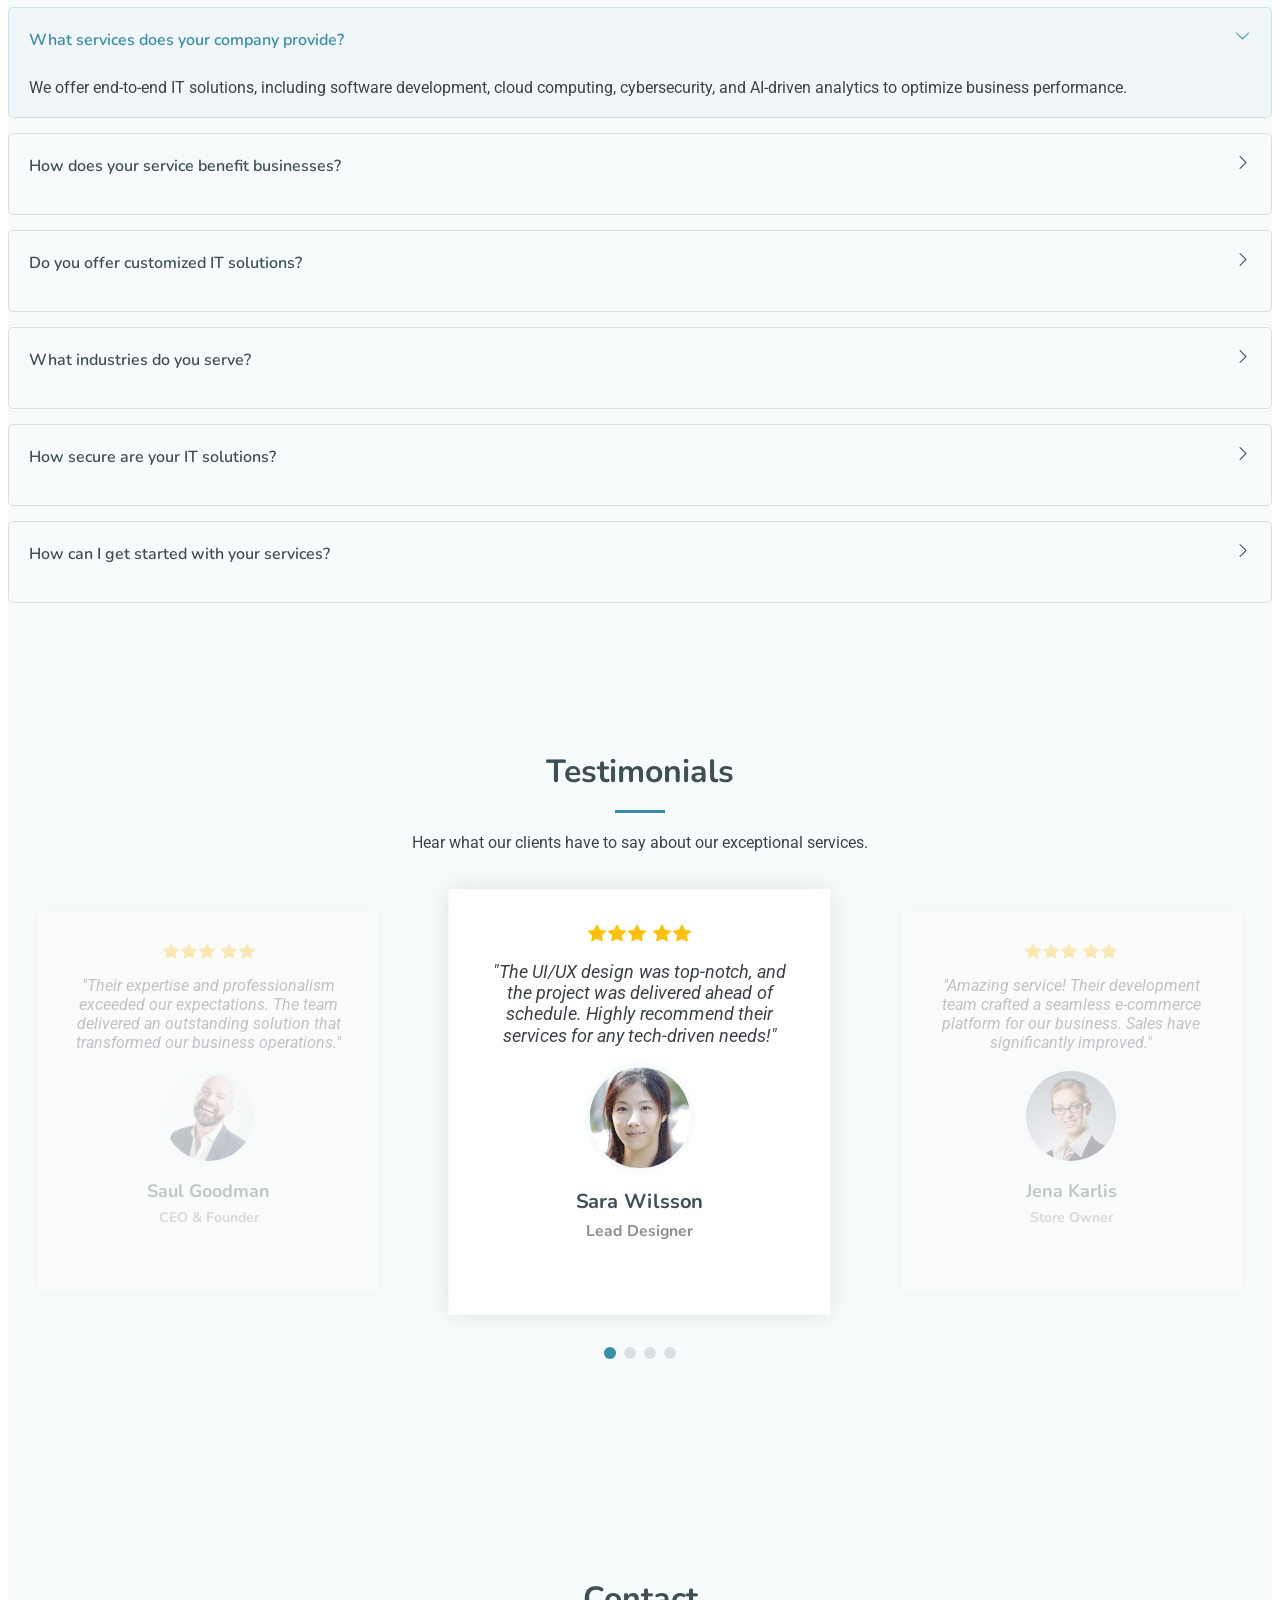
==== commit 6da5f197: "Initial commit" ====
--- a/index.html
+++ b/index.html
@@ -7,6 +7,11 @@
     <meta name="description" content="" />
     <meta name="keywords" content="" />
     <meta name="viewport" content="width=device-width, initial-scale=1.0" />
+
+
+
+    <script src="script.js"></script>
+
 
     <!-- Favicons -->
     <link href="assets/img/favicon.png" rel="icon" />
@@ -36,7 +41,11 @@
     />
     <link href="assets/vendor/swiper/swiper-bundle.min.css" rel="stylesheet" />
 
-    
+    <link href="assets/css/service-details.css" rel="stylesheet">
+
+    <a href="public-sector.html" target="_blank">
+
+
 
 
     <!-- Main CSS File -->
@@ -55,36 +64,22 @@
 
         <nav id="navmenu" class="navmenu">
           <ul>
-            <li><a href="index.html#hero" class="active">Solutions</a></li>
+            <li><a href="service-details.html" target="_blank" class="active">Solutions</a></li>
+
+
             <li><a href="index.html#about">Customers</a></li>
-            <li><a href="index.html#features">Features</a></li>
-            <li><a href="index.html#services">Services</a></li>
-            <li class="dropdown">
-              <a href="#"
-                ><span>Dropdown</span>
-                <i class="bi bi-chevron-down toggle-dropdown"></i
-              ></a>
-              <ul>
-                <li><a href="#">Dropdown 1</a></li>
-                <li class="dropdown">
-                  <a href="#"
-                    ><span>Deep Dropdown</span>
-                    <i class="bi bi-chevron-down toggle-dropdown"></i
-                  ></a>
-                  <ul>
-                    <li><a href="#">Deep Dropdown 1</a></li>
-                    <li><a href="#">Deep Dropdown 2</a></li>
-                    <li><a href="#">Deep Dropdown 3</a></li>
-                    <li><a href="#">Deep Dropdown 4</a></li>
-                    <li><a href="#">Deep Dropdown 5</a></li>
-                  </ul>
-                </li>
-                <li><a href="#">Dropdown 2</a></li>
-                <li><a href="#">Dropdown 3</a></li>
-                <li><a href="#">Dropdown 4</a></li>
-              </ul>
-            </li>
+            
+            
+            <li><a href="features.html" target="_blank" rel="noopener noreferrer">Features</a></li>
+
+
+            <li><a href="services.html" target="_blank">Services</a></li>
+
+            
             <li><a href="index.html#contact">Contact</a></li>
+
+            <li><a href="index.html"><i class="bi bi-house-door"></i> Home</a></li>
+
           </ul>
           <i class="mobile-nav-toggle d-xl-none bi bi-list"></i>
         </nav>
@@ -206,6 +201,29 @@
           </div>
         </div>
       </section>
+
+
+
+      <div id="solutionsModal" class="modal">
+        <div class="modal-content">
+            <span class="close" onclick="closeModal()">&times;</span>
+            <h1>What are you looking for?</h1>
+            <h2>Solutions</h2>
+            <p>Connected Workplace</p>
+            <p>Our flagship solution – built for the people who manage any workplace</p>
+    
+            <h3>Explore</h3>
+            <p>Our industry knowledge runs deep. Explore Connected Workplace for:</p>
+            <ul>
+                <li>Healthcare</li>
+                <li>Public Sector</li>
+                <li>Retail</li>
+                <li>Life Sciences</li>
+                <li>Education</li>
+            </ul>
+        </div>
+    </div>
+
 
       <!-- About Section -->
       <section id="about" class="about section">
@@ -1047,12 +1065,11 @@
             </a>
             <div class="footer-contact pt-3">
               <p>Millennium Business Park</p>
-              <p>IT Park, MBP Rd, Millennium Business Park, MIDC Industrial Area, Sector 1, Kopar Khairane, Navi Mumbai, Maharashtra 400710</p>
-              <p class="mt-3">
-                <strong>Phone:</strong> <span>+91 892.904.2908</span>
-              </p>
-              <p><strong>Email:</strong> <span>einfratech@gmail.com</span></p>
-            </div>
+              <p>IT Park, MIDC Industrial Area, Navi Mumbai, Maharashtra 400710</p>
+              <p class="mt-3"><strong>Phone:</strong> <span>+91 892.904.2908</span></p>
+              <p><strong>Email:</strong> <span>contact@einfratechsys.com</span></p>
+          </div>
+          
             <div class="social-links d-flex mt-4">
               <a href=""><i class="bi bi-twitter-x"></i></a>
               <a href=""><i class="bi bi-facebook"></i></a>
--- a/assets/css/main.css
+++ b/assets/css/main.css
@@ -1939,4 +1939,31 @@
 --------------------------------------------------------------*/
 .starter-section {
   /* Add your styles here */
-}+}
+
+.modal {
+  display: none; 
+  position: fixed;
+  z-index: 1; 
+  left: 0;
+  top: 0;
+  width: 100%;
+  height: 100%;
+  background-color: rgba(0,0,0,0.4);
+}
+
+.modal-content {
+  background-color: white;
+  padding: 20px;
+  margin: 10% auto;
+  width: 50%;
+  border-radius: 10px;
+}
+
+.close {
+  float: right;
+  font-size: 20px;
+  cursor: pointer;
+}
+
+
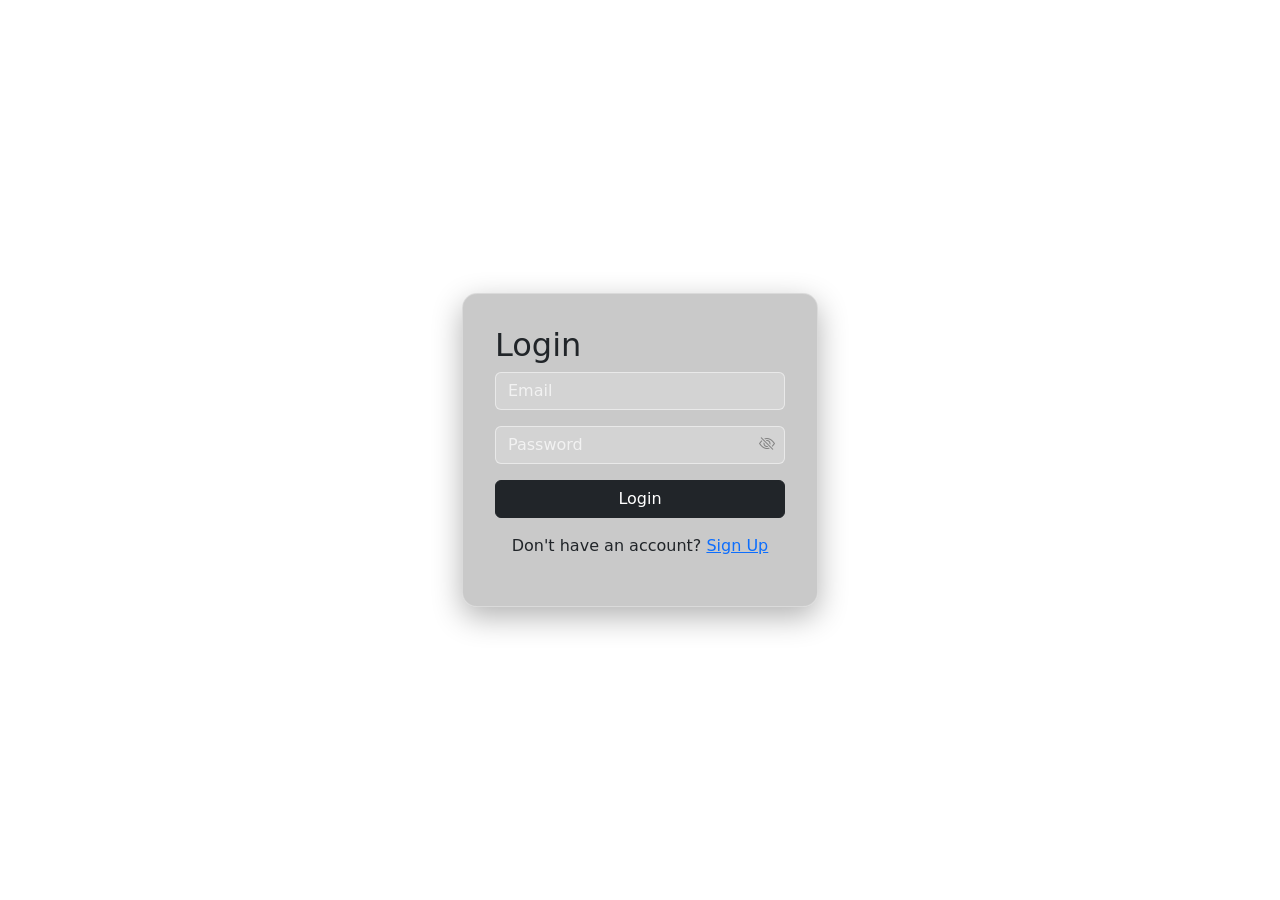
==== commit 7e383788: "Initial commit" ====
--- a/index.html
+++ b/index.html
@@ -47,6 +47,28 @@
 
 
 
+      <script>
+        document.addEventListener("DOMContentLoaded", function () {
+      // Ensure redirection happens immediately
+      if (!localStorage.getItem("loggedIn")) {
+        window.location.href = "login.html"; // Redirect
+      }
+
+      // Logout function
+      let logoutButton = document.getElementById("logout");
+      if (logoutButton) {
+        logoutButton.addEventListener("click", function () {
+          localStorage.removeItem("loggedIn"); // Remove login status
+          localStorage.setItem(
+            "logoutMessage",
+            "You have been logged out successfully!"
+          );
+          window.location.href = "login.html"; // Redirect to login page
+        });
+      }
+    });
+  </script>
+
 
     <!-- Main CSS File -->
     <link href="assets/css/main.css" rel="stylesheet" />
@@ -65,24 +87,16 @@
         <nav id="navmenu" class="navmenu">
           <ul>
             <li><a href="service-details.html" target="_blank" class="active">Solutions</a></li>
-
-
             <li><a href="index.html#about">Customers</a></li>
-            
-            
             <li><a href="features.html" target="_blank" rel="noopener noreferrer">Features</a></li>
-
-
             <li><a href="services.html" target="_blank">Services</a></li>
-
-            
             <li><a href="index.html#contact">Contact</a></li>
-
-            <li><a href="index.html"><i class="bi bi-house-door"></i> Home</a></li>
-
+            <li><a href="index.html"></i> Home</a></li>
+            <li><a href="login.html" class="btn-login">Login</a></li> <!-- Added Login Button -->
           </ul>
           <i class="mobile-nav-toggle d-xl-none bi bi-list"></i>
         </nav>
+        
 
         
       </div>
